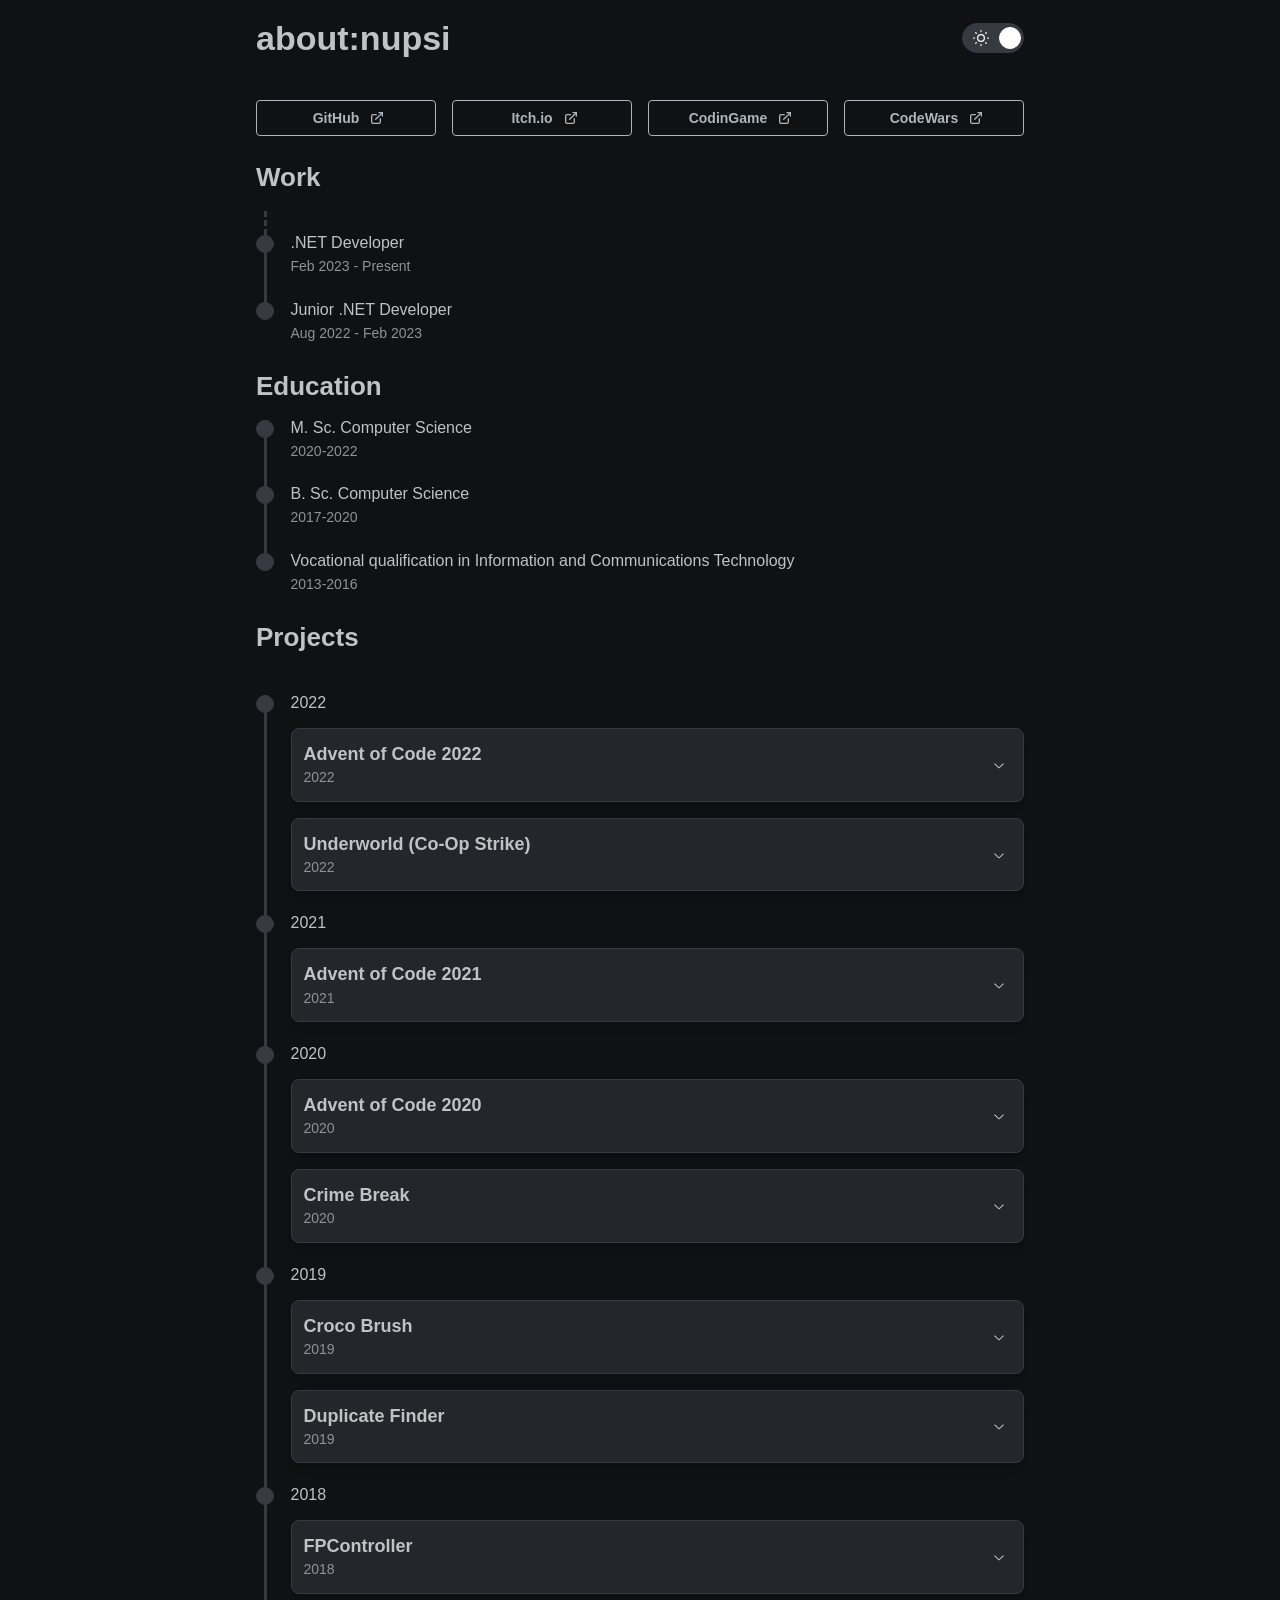
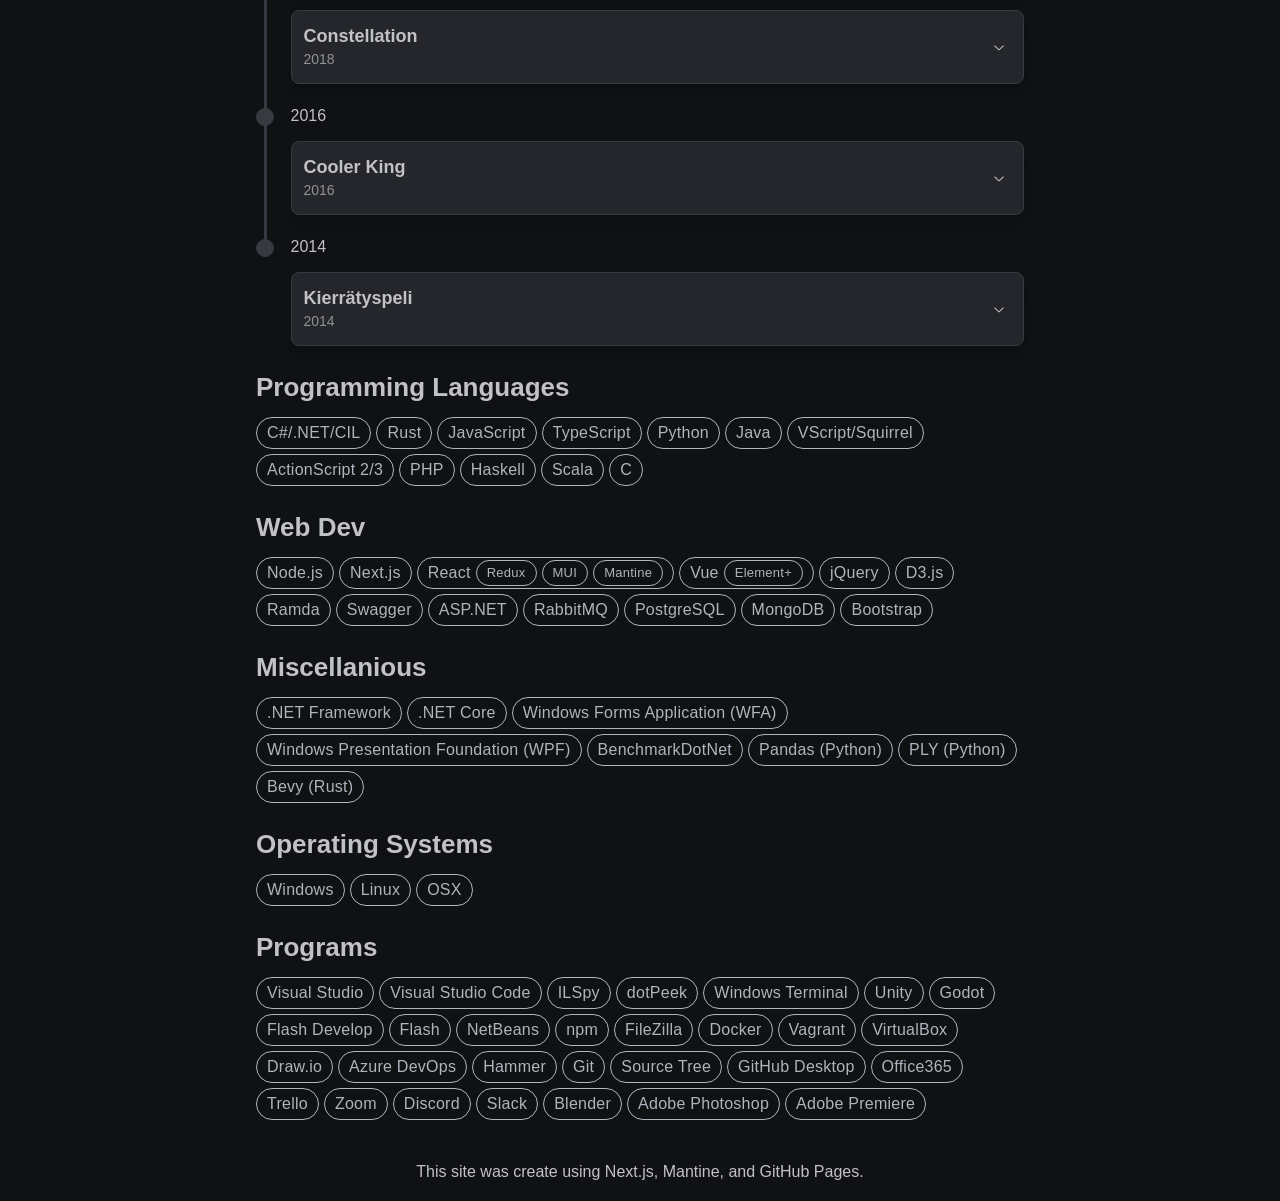
==== index.html @ 9c458a82 "Initial commit" ====
<!DOCTYPE html><html lang="en"><head><meta charSet="utf-8"/><title>about:nupsi</title><meta name="viewport" content="minimum-scale=1, initial-scale=1, width=device-width"/><link rel="shortcut icon" href="/favicon.ico"/><meta name="next-head-count" content="4"/><noscript data-n-css=""></noscript><script defer="" nomodule="" src="/_next/static/chunks/polyfills-c67a75d1b6f99dc8.js"></script><script src="/_next/static/chunks/webpack-c4acd79e87956a0e.js" defer=""></script><script src="/_next/static/chunks/framework-2c79e2a64abdb08b.js" defer=""></script><script src="/_next/static/chunks/main-f11614d8aa7ee555.js" defer=""></script><script src="/_next/static/chunks/pages/_app-697626430165e32d.js" defer=""></script><script src="/_next/static/chunks/ef6529d7-072dd9a45d64f90e.js" defer=""></script><script src="/_next/static/chunks/523-8cf5e3c13cc5b730.js" defer=""></script><script src="/_next/static/chunks/pages/index-40b3f31f34aa2eca.js" defer=""></script><script src="/_next/static/Eq3X-YeN9sEoUca1ZKp75/_buildManifest.js" defer=""></script><script src="/_next/static/Eq3X-YeN9sEoUca1ZKp75/_ssgManifest.js" defer=""></script><style data-emotion="mantine jom0dm 1s5o4d6 1bbcdr2 po08x7 8kvc0l uc7v8l 1buhfoz dnxk7p 2bz658 8zcx 1s8spa1 17do188 zg72as 15po0m8 fui8ih nsdj k7go7v 3xbgk5 qo1k2 386jen 1x1gd45 pgfohq d3cqvv 1cfm9hw 115nmpi 3u86cp 115ngxt 1jt6jod 1avyp1d zmodrh 1k0fb8y nta89z 1h6pkea pildck oqmeos yfkqv2 ukbbnm 1supnlp zyu68o 15aotr2 19fq3t9 5op3vz kap8ae h9iq4m tm548s 1e5oq87 1uxkvbt 9mivib xv4649 l0jcze 8od8ev w4c42b">.mantine-jom0dm{padding-left:16px;padding-right:16px;max-width:800px;margin-left:auto;margin-right:auto;}.mantine-1s5o4d6{display:-webkit-box;display:-webkit-flex;display:-ms-flexbox;display:flex;-webkit-flex-direction:column;-ms-flex-direction:column;flex-direction:column;-webkit-align-items:stretch;-webkit-box-align:stretch;-ms-flex-align:stretch;align-items:stretch;-webkit-box-pack:start;-ms-flex-pack:start;-webkit-justify-content:flex-start;justify-content:flex-start;gap:24px;}.mantine-1bbcdr2{box-sizing:border-box;display:-webkit-box;display:-webkit-flex;display:-ms-flexbox;display:flex;-webkit-flex-direction:row;-ms-flex-direction:row;flex-direction:row;-webkit-align-items:center;-webkit-box-align:center;-ms-flex-align:center;align-items:center;-webkit-box-flex-wrap:wrap;-webkit-flex-wrap:wrap;-ms-flex-wrap:wrap;flex-wrap:wrap;-webkit-box-pack:start;-ms-flex-pack:start;-webkit-justify-content:flex-start;justify-content:flex-start;gap:16px;margin-top:16px;margin-bottom:16px;}.mantine-1bbcdr2>*{box-sizing:border-box;max-width:calc(50% - 8px);-webkit-box-flex:1;-webkit-flex-grow:1;-ms-flex-positive:1;flex-grow:1;}.mantine-po08x7{font-family:-apple-system,BlinkMacSystemFont,Segoe UI,Roboto,Helvetica,Arial,sans-serif,Apple Color Emoji,Segoe UI Emoji;-webkit-tap-highlight-color:transparent;color:inherit;font-size:inherit;line-height:1.55;-webkit-text-decoration:none;text-decoration:none;font-family:-apple-system,BlinkMacSystemFont,Segoe UI,Roboto,Helvetica,Arial,sans-serif,Apple Color Emoji,Segoe UI Emoji;font-weight:700;font-size:34px;line-height:1.3;margin:0;}.mantine-po08x7:focus{outline-offset:2px;outline:2px solid #1c7ed6;}.mantine-po08x7:focus:not(:focus-visible){outline:none;}.mantine-8kvc0l{display:-webkit-box;display:-webkit-flex;display:-ms-flexbox;display:flex;-webkit-box-pack:end;-ms-flex-pack:end;-webkit-justify-content:flex-end;justify-content:flex-end;}.mantine-uc7v8l{box-sizing:border-box;display:-webkit-box;display:-webkit-flex;display:-ms-flexbox;display:flex;-webkit-flex-direction:row;-ms-flex-direction:row;flex-direction:row;-webkit-align-items:center;-webkit-box-align:center;-ms-flex-align:center;align-items:center;-webkit-box-flex-wrap:wrap;-webkit-flex-wrap:wrap;-ms-flex-wrap:wrap;flex-wrap:wrap;-webkit-box-pack:center;-ms-flex-pack:center;-webkit-justify-content:center;justify-content:center;gap:16px;}.mantine-uc7v8l>*{box-sizing:border-box;-webkit-box-flex:0;-webkit-flex-grow:0;-ms-flex-positive:0;flex-grow:0;}.mantine-1buhfoz{clip:rect(1px, 1px, 1px, 1px);height:0;width:0;overflow:hidden;white-space:nowrap;padding:0;-webkit-clip-path:inset(50%);-webkit-clip-path:inset(50%);clip-path:inset(50%);position:absolute;}.mantine-dnxk7p{-webkit-tap-highlight-color:transparent;cursor:default;overflow:hidden;position:relative;border-radius:32px;background-color:#25262b;border:1px solid #373A40;height:30px;min-width:56px;margin:0;transition-property:background-color,border-color;transition-timing-function:ease;transition-duration:150ms;box-sizing:border-box;-webkit-appearance:none;-moz-appearance:none;-ms-appearance:none;appearance:none;display:-webkit-box;display:-webkit-flex;display:-ms-flexbox;display:flex;-webkit-align-items:center;-webkit-box-align:center;-ms-flex-align:center;align-items:center;font-size:9px;font-weight:600;-webkit-order:1;-ms-flex-order:1;order:1;-webkit-user-select:none;-moz-user-select:none;-ms-user-select:none;user-select:none;-moz-user-select:none;-webkit-user-select:none;-ms-user-select:none;z-index:0;line-height:0;color:#A6A7AB;-webkit-transition:color 150ms ease;transition:color 150ms ease;}input:focus+.mantine-dnxk7p{outline-offset:2px;outline:2px solid #1c7ed6;}input:focus:not(:focus-visible)+.mantine-dnxk7p{outline:none;}input:checked+.mantine-dnxk7p{background-color:#343a40;border-color:#343a40;color:#fff;-webkit-transition:color 150ms ease;transition:color 150ms ease;}input:disabled+.mantine-dnxk7p{background-color:#373A40;border-color:#373A40;cursor:not-allowed;}.mantine-2bz658{position:absolute;z-index:1;border-radius:32px;box-sizing:border-box;display:-webkit-box;display:-webkit-flex;display:-ms-flexbox;display:flex;background-color:#fff;height:22px;width:22px;border:1px solid #fff;left:2px;-webkit-transition:left 150ms ease;transition:left 150ms ease;}.mantine-2bz658>*{margin:auto;}@media (prefers-reduced-motion){.mantine-2bz658{transition-duration:0ms;}}input:checked+*>.mantine-2bz658{left:calc(100% - 22px - 2px);border-color:#fff;}input:disabled+*>.mantine-2bz658{border-color:#373A40;background-color:#5c5f66;}.mantine-8zcx{height:100%;display:grid;place-content:center;min-width:34px;padding-inline:8px;margin:0 0 0 24px;-webkit-transition:margin 150ms ease;transition:margin 150ms ease;}input:checked+*>.mantine-8zcx{margin:0 24px 0 0;}.mantine-17do188{display:-webkit-box;display:-webkit-flex;display:-ms-flexbox;display:flex;}.mantine-zg72as{font-family:-apple-system,BlinkMacSystemFont,Segoe UI,Roboto,Helvetica,Arial,sans-serif,Apple Color Emoji,Segoe UI Emoji;display:-webkit-inline-box;display:-webkit-inline-flex;display:-ms-inline-flexbox;display:inline-flex;-webkit-flex-direction:column;-ms-flex-direction:column;flex-direction:column;-webkit-tap-highlight-color:transparent;font-size:18px;line-height:30px;color:#C1C2C5;cursor:default;-webkit-order:2;-ms-flex-order:2;order:2;}.mantine-fui8ih{display:-webkit-box;display:-webkit-flex;display:-ms-flexbox;display:flex;-webkit-flex-direction:column;-ms-flex-direction:column;flex-direction:column;-webkit-align-items:stretch;-webkit-box-align:stretch;-ms-flex-align:stretch;align-items:stretch;-webkit-box-pack:start;-ms-flex-pack:start;-webkit-justify-content:flex-start;justify-content:flex-start;gap:16px;}.mantine-nsdj{margin:-8px;display:-webkit-box;display:-webkit-flex;display:-ms-flexbox;display:flex;-webkit-box-flex-wrap:wrap;-webkit-flex-wrap:wrap;-ms-flex-wrap:wrap;flex-wrap:wrap;-webkit-box-pack:start;-ms-flex-pack:start;-webkit-justify-content:flex-start;justify-content:flex-start;-webkit-align-items:stretch;-webkit-box-align:stretch;-ms-flex-align:stretch;align-items:stretch;}.mantine-k7go7v{box-sizing:border-box;-webkit-box-flex:1;-webkit-flex-grow:1;-ms-flex-positive:1;flex-grow:1;padding:8px;-webkit-flex-basis:100%;-ms-flex-preferred-size:100%;flex-basis:100%;-webkit-flex-shrink:0;-ms-flex-negative:0;flex-shrink:0;max-width:unset;}@media (min-width: 576px){.mantine-k7go7v{-webkit-flex-basis:50%;-ms-flex-preferred-size:50%;flex-basis:50%;-webkit-flex-shrink:0;-ms-flex-negative:0;flex-shrink:0;max-width:unset;-webkit-box-flex:1;-webkit-flex-grow:1;-ms-flex-positive:1;flex-grow:1;}}@media (min-width: 768px){.mantine-k7go7v{-webkit-flex-basis:25%;-ms-flex-preferred-size:25%;flex-basis:25%;-webkit-flex-shrink:0;-ms-flex-negative:0;flex-shrink:0;max-width:unset;-webkit-box-flex:1;-webkit-flex-grow:1;-ms-flex-positive:1;flex-grow:1;}}@media (min-width: 992px){.mantine-k7go7v{-webkit-flex-shrink:0;-ms-flex-negative:0;flex-shrink:0;max-width:unset;}}@media (min-width: 1200px){.mantine-k7go7v{-webkit-flex-shrink:0;-ms-flex-negative:0;flex-shrink:0;max-width:unset;}}@media (min-width: 1400px){.mantine-k7go7v{-webkit-flex-shrink:0;-ms-flex-negative:0;flex-shrink:0;max-width:unset;}}.mantine-3xbgk5{display:-webkit-box;display:-webkit-flex;display:-ms-flexbox;display:flex;-webkit-align-items:center;-webkit-box-align:center;-ms-flex-align:center;align-items:center;-webkit-box-pack:center;-ms-flex-pack:center;-webkit-justify-content:center;justify-content:center;height:100%;overflow:visible;}.mantine-qo1k2{white-space:nowrap;height:100%;overflow:hidden;display:-webkit-box;display:-webkit-flex;display:-ms-flexbox;display:flex;-webkit-align-items:center;-webkit-box-align:center;-ms-flex-align:center;align-items:center;}.mantine-386jen{display:-webkit-box;display:-webkit-flex;display:-ms-flexbox;display:flex;-webkit-align-items:center;-webkit-box-align:center;-ms-flex-align:center;align-items:center;margin-left:10px;}.mantine-1x1gd45{-webkit-tap-highlight-color:transparent;font-family:-apple-system,BlinkMacSystemFont,Segoe UI,Roboto,Helvetica,Arial,sans-serif,Apple Color Emoji,Segoe UI Emoji;cursor:pointer;border:0;padding:0;-webkit-appearance:none;-moz-appearance:none;-ms-appearance:none;appearance:none;font-size:16px;background-color:transparent;text-align:left;color:#C1C2C5;-webkit-text-decoration:none;text-decoration:none;box-sizing:border-box;height:36px;padding-left:18px;padding-right:12px;font-family:-apple-system,BlinkMacSystemFont,Segoe UI,Roboto,Helvetica,Arial,sans-serif,Apple Color Emoji,Segoe UI Emoji;-webkit-tap-highlight-color:transparent;display:inline-block;width:auto;border-radius:4px;font-weight:600;position:relative;line-height:1;font-size:14px;-webkit-user-select:none;-moz-user-select:none;-ms-user-select:none;user-select:none;cursor:pointer;border:1px solid #adb5bd;background-color:transparent;color:#adb5bd;width:100%;}.mantine-1x1gd45:focus{outline-offset:2px;outline:2px solid #1c7ed6;}.mantine-1x1gd45:focus:not(:focus-visible){outline:none;}.mantine-1x1gd45:focus{outline-offset:2px;outline:2px solid #1c7ed6;}.mantine-1x1gd45:focus:not(:focus-visible){outline:none;}@media (hover: hover){.mantine-1x1gd45:hover{background-color:rgba(173, 181, 189, 0.05);}}@media (hover: none){.mantine-1x1gd45:active{background-color:rgba(173, 181, 189, 0.05);}}.mantine-1x1gd45:active{-webkit-transform:translateY(1px);-moz-transform:translateY(1px);-ms-transform:translateY(1px);transform:translateY(1px);}.mantine-1x1gd45:disabled,.mantine-1x1gd45[data-disabled]{border-color:transparent;background-color:#373A40;color:#25262b;cursor:not-allowed;background-image:none;pointer-events:none;}.mantine-1x1gd45:disabled:active,.mantine-1x1gd45[data-disabled]:active{-webkit-transform:none;-moz-transform:none;-ms-transform:none;transform:none;}.mantine-1x1gd45[data-loading]{pointer-events:none;}.mantine-1x1gd45[data-loading]::before{content:"";position:absolute;top:-1px;left:-1px;right:-1px;bottom:-1px;background-color:rgba(26, 27, 30, 0.5);border-radius:4px;cursor:not-allowed;}.mantine-pgfohq{font-family:-apple-system,BlinkMacSystemFont,Segoe UI,Roboto,Helvetica,Arial,sans-serif,Apple Color Emoji,Segoe UI Emoji;-webkit-tap-highlight-color:transparent;color:inherit;font-size:inherit;line-height:1.55;-webkit-text-decoration:none;text-decoration:none;font-family:-apple-system,BlinkMacSystemFont,Segoe UI,Roboto,Helvetica,Arial,sans-serif,Apple Color Emoji,Segoe UI Emoji;font-weight:700;font-size:26px;line-height:1.35;margin:0;}.mantine-pgfohq:focus{outline-offset:2px;outline:2px solid #1c7ed6;}.mantine-pgfohq:focus:not(:focus-visible){outline:none;}.mantine-d3cqvv{padding-left:10.5px;}.mantine-1cfm9hw{box-sizing:border-box;width:18px;height:18px;border-radius:32px;border:3px solid #373A40;background-color:#1A1B1E;position:absolute;top:0;left:-10.5px;right:auto;display:-webkit-box;display:-webkit-flex;display:-ms-flexbox;display:flex;-webkit-align-items:center;-webkit-box-align:center;-ms-flex-align:center;align-items:center;-webkit-box-pack:center;-ms-flex-pack:center;-webkit-justify-content:center;justify-content:center;color:#fff;}.mantine-1cfm9hw[data-with-child]{border-width:1px;background-color:#373A40;color:#C1C2C5;}.mantine-1cfm9hw[data-active]{border-color:#1971c2;background-color:#fff;}.mantine-1cfm9hw[data-active][data-with-child]{background-color:#1971c2;color:#fff;}.mantine-115nmpi{position:relative;box-sizing:border-box;color:#C1C2C5;padding-left:24px;padding-right:0;text-align:left;}.mantine-115nmpi:not(:last-of-type)::before{display:block;}.mantine-115nmpi:not(:first-of-type){margin-top:24px;}.mantine-115nmpi::before{box-sizing:border-box;position:absolute;top:0;left:-3px;right:auto;bottom:-24px;border-left:3px dashed #373A40;content:"";display:none;}.mantine-115nmpi[data-line-active]::before{border-left-color:#1971c2;}.mantine-3u86cp{position:relative;box-sizing:border-box;color:#C1C2C5;padding-left:24px;padding-right:0;text-align:left;}.mantine-3u86cp:not(:last-of-type)::before{display:block;}.mantine-3u86cp:not(:first-of-type){margin-top:24px;}.mantine-3u86cp::before{box-sizing:border-box;position:absolute;top:0;left:-3px;right:auto;bottom:-24px;border-left:3px solid #373A40;content:"";display:none;}.mantine-3u86cp[data-line-active]::before{border-left-color:#1971c2;}.mantine-115ngxt{font-family:-apple-system,BlinkMacSystemFont,Segoe UI,Roboto,Helvetica,Arial,sans-serif,Apple Color Emoji,Segoe UI Emoji;-webkit-tap-highlight-color:transparent;color:inherit;font-size:inherit;line-height:1.55;-webkit-text-decoration:none;text-decoration:none;font-weight:500;line-height:1;margin-bottom:calc(10px / 2);text-align:left;}.mantine-115ngxt:focus{outline-offset:2px;outline:2px solid #1c7ed6;}.mantine-115ngxt:focus:not(:focus-visible){outline:none;}.mantine-1jt6jod{font-family:-apple-system,BlinkMacSystemFont,Segoe UI,Roboto,Helvetica,Arial,sans-serif,Apple Color Emoji,Segoe UI Emoji;-webkit-tap-highlight-color:transparent;color:#909296;font-size:14px;line-height:1.55;-webkit-text-decoration:none;text-decoration:none;}.mantine-1jt6jod:focus{outline-offset:2px;outline:2px solid #1c7ed6;}.mantine-1jt6jod:focus:not(:focus-visible){outline:none;}.mantine-zmodrh{display:-webkit-box;display:-webkit-flex;display:-ms-flexbox;display:flex;-webkit-flex-direction:column;-ms-flex-direction:column;flex-direction:column;-webkit-align-items:stretch;-webkit-box-align:stretch;-ms-flex-align:stretch;align-items:stretch;-webkit-box-pack:start;-ms-flex-pack:start;-webkit-justify-content:flex-start;justify-content:flex-start;gap:16px;padding-top:12px;}.mantine-1k0fb8y{outline:0;-webkit-tap-highlight-color:transparent;display:block;-webkit-text-decoration:none;text-decoration:none;color:#C1C2C5;background-color:#1A1B1E;box-sizing:border-box;border-radius:8px;box-shadow:0 1px 3px rgba(0, 0, 0, 0.05),rgba(0, 0, 0, 0.05) 0px 10px 15px -5px,rgba(0, 0, 0, 0.04) 0px 7px 7px -5px;border:1px solid #373A40;position:relative;overflow:hidden;background-color:#25262b;padding:0;}.mantine-nta89z{color:#C1C2C5;border-bottom:1px solid #373A40;}.mantine-1h6pkea{display:-webkit-box;display:-webkit-flex;display:-ms-flexbox;display:flex;-webkit-align-items:center;-webkit-box-align:center;-ms-flex-align:center;align-items:center;-webkit-box-pack:center;-ms-flex-pack:center;-webkit-justify-content:center;justify-content:center;-webkit-transition:-webkit-transform 200ms ease;transition:transform 200ms ease;margin-right:0;margin-left:20px;width:24px;min-width:24px;}.mantine-1h6pkea[data-rotate]{-webkit-transform:rotate(180deg);-moz-transform:rotate(180deg);-ms-transform:rotate(180deg);transform:rotate(180deg);}.mantine-pildck{color:inherit;font-weight:400;-webkit-flex:1;-ms-flex:1;flex:1;overflow:hidden;text-overflow:ellipsis;}.mantine-oqmeos{-webkit-tap-highlight-color:transparent;font-family:-apple-system,BlinkMacSystemFont,Segoe UI,Roboto,Helvetica,Arial,sans-serif,Apple Color Emoji,Segoe UI Emoji;cursor:pointer;border:0;padding:0;-webkit-appearance:none;-moz-appearance:none;-ms-appearance:none;appearance:none;font-size:16px;background-color:transparent;text-align:left;color:#C1C2C5;-webkit-text-decoration:none;text-decoration:none;box-sizing:border-box;-webkit-tap-highlight-color:transparent;font-family:-apple-system,BlinkMacSystemFont,Segoe UI,Roboto,Helvetica,Arial,sans-serif,Apple Color Emoji,Segoe UI Emoji;width:100%;display:-webkit-box;display:-webkit-flex;display:-ms-flexbox;display:flex;-webkit-align-items:center;-webkit-box-align:center;-ms-flex-align:center;align-items:center;-webkit-flex-direction:row-reverse;-ms-flex-direction:row-reverse;flex-direction:row-reverse;padding:16px 8px;padding-left:calc(12px + 4px);text-align:left;color:#C1C2C5;padding:12px;}.mantine-oqmeos:focus{outline-offset:2px;outline:2px solid #1c7ed6;}.mantine-oqmeos:focus:not(:focus-visible){outline:none;}.mantine-oqmeos:focus{outline-offset:2px;outline:2px solid #1c7ed6;}.mantine-oqmeos:focus:not(:focus-visible){outline:none;}@media (hover: hover){.mantine-oqmeos:hover{background-color:#25262b;}}@media (hover: none){.mantine-oqmeos:active{background-color:#25262b;}}.mantine-oqmeos:disabled{opacity:0.4;cursor:not-allowed;}@media (hover: hover){.mantine-oqmeos:disabled:hover{background-color:transparent;}}@media (hover: none){.mantine-oqmeos:disabled:active{background-color:transparent;}}.mantine-yfkqv2{font-family:-apple-system,BlinkMacSystemFont,Segoe UI,Roboto,Helvetica,Arial,sans-serif,Apple Color Emoji,Segoe UI Emoji;-webkit-tap-highlight-color:transparent;color:inherit;font-size:inherit;line-height:1.55;-webkit-text-decoration:none;text-decoration:none;font-family:-apple-system,BlinkMacSystemFont,Segoe UI,Roboto,Helvetica,Arial,sans-serif,Apple Color Emoji,Segoe UI Emoji;font-weight:700;font-size:18px;line-height:1.45;margin:0;}.mantine-yfkqv2:focus{outline-offset:2px;outline:2px solid #1c7ed6;}.mantine-yfkqv2:focus:not(:focus-visible){outline:none;}.mantine-ukbbnm{padding:16px;padding-top:calc(10px / 2);}.mantine-1supnlp{font-family:-apple-system,BlinkMacSystemFont,Segoe UI,Roboto,Helvetica,Arial,sans-serif,Apple Color Emoji,Segoe UI Emoji;word-break:break-word;line-height:1.55;}.mantine-zyu68o{display:-webkit-box;display:-webkit-flex;display:-ms-flexbox;display:flex;-webkit-flex-direction:column;-ms-flex-direction:column;flex-direction:column;-webkit-align-items:stretch;-webkit-box-align:stretch;-ms-flex-align:stretch;align-items:stretch;-webkit-box-pack:start;-ms-flex-pack:start;-webkit-justify-content:flex-start;justify-content:flex-start;gap:10px;}.mantine-15aotr2{font-family:-apple-system,BlinkMacSystemFont,Segoe UI,Roboto,Helvetica,Arial,sans-serif,Apple Color Emoji,Segoe UI Emoji;-webkit-tap-highlight-color:transparent;color:inherit;font-size:inherit;line-height:1.55;-webkit-text-decoration:none;text-decoration:none;text-align:justify;}.mantine-15aotr2:focus{outline-offset:2px;outline:2px solid #1c7ed6;}.mantine-15aotr2:focus:not(:focus-visible){outline:none;}.mantine-19fq3t9{display:-webkit-box;display:-webkit-flex;display:-ms-flexbox;display:flex;-webkit-flex-direction:column;-ms-flex-direction:column;flex-direction:column;-webkit-align-items:stretch;-webkit-box-align:stretch;-ms-flex-align:stretch;align-items:stretch;-webkit-box-pack:start;-ms-flex-pack:start;-webkit-justify-content:flex-start;justify-content:flex-start;gap:1px;}.mantine-5op3vz{display:-webkit-box;display:-webkit-flex;display:-ms-flexbox;display:flex;-webkit-flex-direction:column;-ms-flex-direction:column;flex-direction:column;-webkit-align-items:stretch;-webkit-box-align:stretch;-ms-flex-align:stretch;align-items:stretch;-webkit-box-pack:start;-ms-flex-pack:start;-webkit-justify-content:flex-start;justify-content:flex-start;gap:12px;}.mantine-kap8ae{display:-webkit-box;display:-webkit-flex;display:-ms-flexbox;display:flex;gap:5px;-webkit-box-flex-wrap:wrap;-webkit-flex-wrap:wrap;-ms-flex-wrap:wrap;flex-wrap:wrap;}.mantine-h9iq4m{white-space:nowrap;overflow:hidden;text-overflow:ellipsis;}.mantine-tm548s{-webkit-tap-highlight-color:transparent;font-family:-apple-system,BlinkMacSystemFont,Segoe UI,Roboto,Helvetica,Arial,sans-serif,Apple Color Emoji,Segoe UI Emoji;font-size:16px;height:32px;line-height:30px;-webkit-text-decoration:none;text-decoration:none;padding:0 16px;box-sizing:border-box;display:-webkit-inline-box;display:-webkit-inline-flex;display:-ms-inline-flexbox;display:inline-flex;-webkit-align-items:center;-webkit-box-align:center;-ms-flex-align:center;align-items:center;-webkit-box-pack:center;-ms-flex-pack:center;-webkit-justify-content:center;justify-content:center;width:auto;text-transform:uppercase;border-radius:32px;font-weight:700;letter-spacing:0.25px;cursor:inherit;text-overflow:ellipsis;overflow:hidden;background:transparent;color:#339af0;border:1px solid #339af0;font-weight:inherit;text-transform:none;padding:0 10px;border-width:1px;}.mantine-tm548s:focus{outline-offset:2px;outline:2px solid #1c7ed6;}.mantine-tm548s:focus:not(:focus-visible){outline:none;}.mantine-1e5oq87{-webkit-tap-highlight-color:transparent;font-family:-apple-system,BlinkMacSystemFont,Segoe UI,Roboto,Helvetica,Arial,sans-serif,Apple Color Emoji,Segoe UI Emoji;font-size:16px;height:32px;line-height:30px;-webkit-text-decoration:none;text-decoration:none;padding:0 16px;box-sizing:border-box;display:-webkit-inline-box;display:-webkit-inline-flex;display:-ms-inline-flexbox;display:inline-flex;-webkit-align-items:center;-webkit-box-align:center;-ms-flex-align:center;align-items:center;-webkit-box-pack:center;-ms-flex-pack:center;-webkit-justify-content:center;justify-content:center;width:auto;text-transform:uppercase;border-radius:32px;font-weight:700;letter-spacing:0.25px;cursor:inherit;text-overflow:ellipsis;overflow:hidden;background:transparent;color:#adb5bd;border:1px solid #adb5bd;font-weight:inherit;text-transform:none;padding:0 10px;border-width:1px;}.mantine-1e5oq87:focus{outline-offset:2px;outline:2px solid #1c7ed6;}.mantine-1e5oq87:focus:not(:focus-visible){outline:none;}.mantine-1uxkvbt{-webkit-tap-highlight-color:transparent;font-family:-apple-system,BlinkMacSystemFont,Segoe UI,Roboto,Helvetica,Arial,sans-serif,Apple Color Emoji,Segoe UI Emoji;font-size:16px;height:32px;line-height:30px;-webkit-text-decoration:none;text-decoration:none;padding:0 16px;box-sizing:border-box;display:-webkit-inline-box;display:-webkit-inline-flex;display:-ms-inline-flexbox;display:inline-flex;-webkit-align-items:center;-webkit-box-align:center;-ms-flex-align:center;align-items:center;-webkit-box-pack:center;-ms-flex-pack:center;-webkit-justify-content:center;justify-content:center;width:auto;text-transform:uppercase;border-radius:32px;font-weight:700;letter-spacing:0.25px;cursor:inherit;text-overflow:ellipsis;overflow:hidden;background:transparent;color:#51cf66;border:1px solid #51cf66;font-weight:inherit;text-transform:none;padding:0 10px;border-width:1px;}.mantine-1uxkvbt:focus{outline-offset:2px;outline:2px solid #1c7ed6;}.mantine-1uxkvbt:focus:not(:focus-visible){outline:none;}.mantine-9mivib{-webkit-tap-highlight-color:transparent;font-family:-apple-system,BlinkMacSystemFont,Segoe UI,Roboto,Helvetica,Arial,sans-serif,Apple Color Emoji,Segoe UI Emoji;font-size:16px;height:32px;line-height:30px;-webkit-text-decoration:none;text-decoration:none;padding:0 16px;box-sizing:border-box;display:-webkit-inline-box;display:-webkit-inline-flex;display:-ms-inline-flexbox;display:inline-flex;-webkit-align-items:center;-webkit-box-align:center;-ms-flex-align:center;align-items:center;-webkit-box-pack:center;-ms-flex-pack:center;-webkit-justify-content:center;justify-content:center;width:auto;text-transform:uppercase;border-radius:32px;font-weight:700;letter-spacing:0.25px;cursor:inherit;text-overflow:ellipsis;overflow:hidden;background:transparent;color:#fcc419;border:1px solid #fcc419;font-weight:inherit;text-transform:none;padding:0 10px;border-width:1px;}.mantine-9mivib:focus{outline-offset:2px;outline:2px solid #1c7ed6;}.mantine-9mivib:focus:not(:focus-visible){outline:none;}.mantine-xv4649{display:-webkit-box;display:-webkit-flex;display:-ms-flexbox;display:flex;gap:5px;-webkit-align-items:center;-webkit-box-align:center;-ms-flex-align:center;align-items:center;-webkit-box-pack:center;-ms-flex-pack:center;-webkit-justify-content:center;justify-content:center;}.mantine-l0jcze{-webkit-tap-highlight-color:transparent;font-family:-apple-system,BlinkMacSystemFont,Segoe UI,Roboto,Helvetica,Arial,sans-serif,Apple Color Emoji,Segoe UI Emoji;font-size:13px;height:26px;line-height:24px;-webkit-text-decoration:none;text-decoration:none;padding:0 13.333333333333334px;box-sizing:border-box;display:-webkit-inline-box;display:-webkit-inline-flex;display:-ms-inline-flexbox;display:inline-flex;-webkit-align-items:center;-webkit-box-align:center;-ms-flex-align:center;align-items:center;-webkit-box-pack:center;-ms-flex-pack:center;-webkit-justify-content:center;justify-content:center;width:auto;text-transform:uppercase;border-radius:32px;font-weight:700;letter-spacing:0.25px;cursor:inherit;text-overflow:ellipsis;overflow:hidden;background:transparent;color:#adb5bd;border:1px solid #adb5bd;font-weight:inherit;text-transform:none;padding:0 10px;border-width:1px;}.mantine-l0jcze:focus{outline-offset:2px;outline:2px solid #1c7ed6;}.mantine-l0jcze:focus:not(:focus-visible){outline:none;}.mantine-8od8ev{display:-webkit-box;display:-webkit-flex;display:-ms-flexbox;display:flex;-webkit-align-items:center;-webkit-box-align:center;-ms-flex-align:center;align-items:center;-webkit-box-pack:center;-ms-flex-pack:center;-webkit-justify-content:center;justify-content:center;}.mantine-w4c42b{font-family:-apple-system,BlinkMacSystemFont,Segoe UI,Roboto,Helvetica,Arial,sans-serif,Apple Color Emoji,Segoe UI Emoji;-webkit-tap-highlight-color:transparent;color:inherit;font-size:inherit;line-height:1.55;-webkit-text-decoration:none;text-decoration:none;margin-top:16px;margin-bottom:16px;}.mantine-w4c42b:focus{outline-offset:2px;outline:2px solid #1c7ed6;}.mantine-w4c42b:focus:not(:focus-visible){outline:none;}</style></head><body><div id="__next"><style data-emotion="css-global zl4edr">html{font-family:sans-serif;line-height:1.15;-webkit-text-size-adjust:100%;-moz-text-size-adjust:100%;-ms-text-size-adjust:100%;text-size-adjust:100%;}body{margin:0;}article,aside,footer,header,nav,section,figcaption,figure,main{display:block;}h1{font-size:2em;}hr{box-sizing:content-box;height:0;overflow:visible;}pre{font-family:monospace,monospace;font-size:1em;}a{background:transparent;text-decoration-skip:objects;}a:active,a:hover{outline-width:0;}abbr[title]{border-bottom:none;-webkit-text-decoration:underline;text-decoration:underline;}b,strong{font-weight:bolder;}code,kbp,samp{font-family:monospace,monospace;font-size:1em;}dfn{font-style:italic;}mark{background-color:#ff0;color:#000;}small{font-size:80%;}sub,sup{font-size:75%;line-height:0;position:relative;vertical-align:baseline;}sup{top:-0.5em;}sub{bottom:-0.25em;}audio,video{display:inline-block;}audio:not([controls]){display:none;height:0;}img{border-style:none;vertical-align:middle;}svg:not(:root){overflow:hidden;}button,input,optgroup,select,textarea{font-family:sans-serif;font-size:100%;line-height:1.15;margin:0;}button,input{overflow:visible;}button,select{text-transform:none;}button,[type=reset],[type=submit]{-webkit-appearance:button;}button::-moz-focus-inner,[type=button]::-moz-focus-inner,[type=reset]::-moz-focus-inner,[type=submit]::-moz-focus-inner{border-style:none;padding:0;}button:-moz-focusring,[type=button]:-moz-focusring,[type=reset]:-moz-focusring,[type=submit]:-moz-focusring{outline:1px dotted ButtonText;}legend{box-sizing:border-box;color:inherit;display:table;max-width:100%;padding:0;white-space:normal;}progress{display:inline-block;vertical-align:baseline;}textarea{overflow:auto;}[type=checkbox],[type=radio]{box-sizing:border-box;padding:0;}[type=number]::-webkit-inner-spin-button,[type=number]::-webkit-outer-spin-button{height:auto;}[type=search]{-webkit-appearance:none;-moz-appearance:none;-ms-appearance:none;appearance:none;}[type=search]::-webkit-search-cancel-button,[type=search]::-webkit-search-decoration{-webkit-appearance:none;-moz-appearance:none;-ms-appearance:none;appearance:none;}::-webkit-file-upload-button{-webkit-appearance:button;-moz-appearance:button;-ms-appearance:button;appearance:button;font:inherit;}details,menu{display:block;}summary{display:-webkit-box;display:-webkit-list-item;display:-ms-list-itembox;display:list-item;}canvas{display:inline-block;}template{display:none;}[hidden]{display:none;}</style><style data-emotion="css-global j77l5l">*,*::before,*::after{box-sizing:border-box;}html{-webkit-print-color-scheme:dark;color-scheme:dark;}body{font-family:-apple-system,BlinkMacSystemFont,Segoe UI,Roboto,Helvetica,Arial,sans-serif,Apple Color Emoji,Segoe UI Emoji;background-color:#1A1B1E;color:#C1C2C5;line-height:1.55;font-size:16px;-webkit-font-smoothing:antialiased;-moz-osx-font-smoothing:grayscale;}</style><style data-emotion="css-global 2t59nc">body{background-color:#101113;}.hover-link{color:inherit;-webkit-text-decoration:none;text-decoration:none;}.hover-link:hover{color:#228be6;-webkit-text-decoration:underline;text-decoration:underline;}.blue-link{color:#228be6;-webkit-text-decoration:none;text-decoration:none;}.blue-link:hover{color:#228be6;-webkit-text-decoration:underline;text-decoration:underline;}.no-item-bullet>.mantine-Timeline-itemBullet{display:none;}</style><main><div class="mantine-Container-root mantine-jom0dm"><div class="mantine-Stack-root mantine-1s5o4d6"><div class="mantine-Group-root mantine-1bbcdr2"><h1 class="mantine-Text-root mantine-Title-root mantine-po08x7">about:nupsi</h1><div class="mantine-8kvc0l"><div class="mantine-Group-root mantine-uc7v8l"><div class="mantine-Switch-root mantine-15po0m8"><div class="mantine-17do188 mantine-Switch-body"><input id="mantine-R63b6" type="checkbox" class="mantine-1buhfoz mantine-Switch-input" checked=""/><label for="mantine-R63b6" class="mantine-dnxk7p mantine-Switch-track"><div class="mantine-2bz658 mantine-Switch-thumb"></div><div class="mantine-8zcx mantine-Switch-trackLabel"><svg xmlns="http://www.w3.org/2000/svg" class="icon icon-tabler icon-tabler-sun" width="20" height="20" viewBox="0 0 24 24" stroke-width="1.5" stroke="currentColor" fill="none" stroke-linecap="round" stroke-linejoin="round"><path stroke="none" d="M0 0h24v24H0z" fill="none"></path><circle cx="12" cy="12" r="4"></circle><path d="M3 12h1m8 -9v1m8 8h1m-9 8v1m-6.4 -15.4l.7 .7m12.1 -.7l-.7 .7m0 11.4l.7 .7m-12.1 -.7l-.7 .7"></path></svg></div></label><div class="mantine-zg72as mantine-Switch-labelWrapper"></div></div></div></div></div></div><div class="mantine-Stack-root mantine-fui8ih"><div class="mantine-Grid-root mantine-nsdj"><div class="mantine-Grid-col mantine-k7go7v"><a class="mantine-UnstyledButton-root mantine-Button-root mantine-1x1gd45" type="button" data-button="true" href="https://github.com/nupsi" target="_blank"><div class="mantine-3xbgk5 mantine-Button-inner"><span class="mantine-qo1k2 mantine-Button-label">GitHub</span><span class="mantine-Button-icon mantine-Button-rightIcon mantine-386jen"><svg xmlns="http://www.w3.org/2000/svg" class="icon icon-tabler icon-tabler-external-link" width="16" height="16" viewBox="0 0 24 24" stroke-width="2" stroke="currentColor" fill="none" stroke-linecap="round" stroke-linejoin="round"><path stroke="none" d="M0 0h24v24H0z" fill="none"></path><path d="M11 7h-5a2 2 0 0 0 -2 2v9a2 2 0 0 0 2 2h9a2 2 0 0 0 2 -2v-5"></path><line x1="10" y1="14" x2="20" y2="4"></line><polyline points="15 4 20 4 20 9"></polyline></svg></span></div></a></div><div class="mantine-Grid-col mantine-k7go7v"><a class="mantine-UnstyledButton-root mantine-Button-root mantine-1x1gd45" type="button" data-button="true" href="https://nupsi.itch.io/" target="_blank"><div class="mantine-3xbgk5 mantine-Button-inner"><span class="mantine-qo1k2 mantine-Button-label">Itch.io</span><span class="mantine-Button-icon mantine-Button-rightIcon mantine-386jen"><svg xmlns="http://www.w3.org/2000/svg" class="icon icon-tabler icon-tabler-external-link" width="16" height="16" viewBox="0 0 24 24" stroke-width="2" stroke="currentColor" fill="none" stroke-linecap="round" stroke-linejoin="round"><path stroke="none" d="M0 0h24v24H0z" fill="none"></path><path d="M11 7h-5a2 2 0 0 0 -2 2v9a2 2 0 0 0 2 2h9a2 2 0 0 0 2 -2v-5"></path><line x1="10" y1="14" x2="20" y2="4"></line><polyline points="15 4 20 4 20 9"></polyline></svg></span></div></a></div><div class="mantine-Grid-col mantine-k7go7v"><a class="mantine-UnstyledButton-root mantine-Button-root mantine-1x1gd45" type="button" data-button="true" href="https://www.codingame.com/profile/490d66572c4779b4efc681478c814c384990604" target="_blank"><div class="mantine-3xbgk5 mantine-Button-inner"><span class="mantine-qo1k2 mantine-Button-label">CodinGame</span><span class="mantine-Button-icon mantine-Button-rightIcon mantine-386jen"><svg xmlns="http://www.w3.org/2000/svg" class="icon icon-tabler icon-tabler-external-link" width="16" height="16" viewBox="0 0 24 24" stroke-width="2" stroke="currentColor" fill="none" stroke-linecap="round" stroke-linejoin="round"><path stroke="none" d="M0 0h24v24H0z" fill="none"></path><path d="M11 7h-5a2 2 0 0 0 -2 2v9a2 2 0 0 0 2 2h9a2 2 0 0 0 2 -2v-5"></path><line x1="10" y1="14" x2="20" y2="4"></line><polyline points="15 4 20 4 20 9"></polyline></svg></span></div></a></div><div class="mantine-Grid-col mantine-k7go7v"><a class="mantine-UnstyledButton-root mantine-Button-root mantine-1x1gd45" type="button" data-button="true" href="https://www.codewars.com/users/nuwu" target="_blank"><div class="mantine-3xbgk5 mantine-Button-inner"><span class="mantine-qo1k2 mantine-Button-label">CodeWars</span><span class="mantine-Button-icon mantine-Button-rightIcon mantine-386jen"><svg xmlns="http://www.w3.org/2000/svg" class="icon icon-tabler icon-tabler-external-link" width="16" height="16" viewBox="0 0 24 24" stroke-width="2" stroke="currentColor" fill="none" stroke-linecap="round" stroke-linejoin="round"><path stroke="none" d="M0 0h24v24H0z" fill="none"></path><path d="M11 7h-5a2 2 0 0 0 -2 2v9a2 2 0 0 0 2 2h9a2 2 0 0 0 2 -2v-5"></path><line x1="10" y1="14" x2="20" y2="4"></line><polyline points="15 4 20 4 20 9"></polyline></svg></span></div></a></div></div></div><div class="mantine-Stack-root mantine-fui8ih"><h2 class="mantine-Text-root mantine-Title-root mantine-pgfohq">Work</h2><div class="mantine-d3cqvv"><div class="mantine-Timeline-item no-item-bullet mantine-115nmpi"><div class="mantine-1cfm9hw mantine-Timeline-itemBullet"></div><div class="mantine-1s8spa1 mantine-Timeline-itemBody"><div class="mantine-1s8spa1 mantine-Timeline-itemContent"></div></div></div><div class="mantine-Timeline-item mantine-3u86cp"><div class="mantine-1cfm9hw mantine-Timeline-itemBullet" data-with-child="true"> </div><div class="mantine-1s8spa1 mantine-Timeline-itemBody"><div class="mantine-Text-root mantine-Timeline-itemTitle mantine-115ngxt">.NET Developer</div><div class="mantine-1s8spa1 mantine-Timeline-itemContent"><div class="mantine-Text-root mantine-1jt6jod">Feb 2023 - Present</div></div></div></div><div class="mantine-Timeline-item mantine-3u86cp"><div class="mantine-1cfm9hw mantine-Timeline-itemBullet" data-with-child="true"> </div><div class="mantine-1s8spa1 mantine-Timeline-itemBody"><div class="mantine-Text-root mantine-Timeline-itemTitle mantine-115ngxt">Junior .NET Developer</div><div class="mantine-1s8spa1 mantine-Timeline-itemContent"><div class="mantine-Text-root mantine-1jt6jod">Aug 2022 - Feb 2023</div></div></div></div></div></div><div class="mantine-Stack-root mantine-fui8ih"><h2 class="mantine-Text-root mantine-Title-root mantine-pgfohq">Education</h2><div class="mantine-d3cqvv"><div class="mantine-Timeline-item mantine-3u86cp"><div class="mantine-1cfm9hw mantine-Timeline-itemBullet" data-with-child="true"> </div><div class="mantine-1s8spa1 mantine-Timeline-itemBody"><div class="mantine-Text-root mantine-Timeline-itemTitle mantine-115ngxt">M. Sc. Computer Science</div><div class="mantine-1s8spa1 mantine-Timeline-itemContent"><div class="mantine-Text-root mantine-1jt6jod">2020-2022</div></div></div></div><div class="mantine-Timeline-item mantine-3u86cp"><div class="mantine-1cfm9hw mantine-Timeline-itemBullet" data-with-child="true"> </div><div class="mantine-1s8spa1 mantine-Timeline-itemBody"><div class="mantine-Text-root mantine-Timeline-itemTitle mantine-115ngxt">B. Sc. Computer Science</div><div class="mantine-1s8spa1 mantine-Timeline-itemContent"><div class="mantine-Text-root mantine-1jt6jod">2017-2020</div></div></div></div><div class="mantine-Timeline-item mantine-3u86cp"><div class="mantine-1cfm9hw mantine-Timeline-itemBullet" data-with-child="true"> </div><div class="mantine-1s8spa1 mantine-Timeline-itemBody"><div class="mantine-Text-root mantine-Timeline-itemTitle mantine-115ngxt">Vocational qualification in Information and Communications Technology</div><div class="mantine-1s8spa1 mantine-Timeline-itemContent"><div class="mantine-Text-root mantine-1jt6jod">2013-2016</div></div></div></div></div></div><div class="mantine-Stack-root mantine-fui8ih"><h2 class="mantine-Text-root mantine-Title-root mantine-pgfohq">Projects</h2><div class="mantine-1avyp1d" data-accordion="true"><div class="mantine-d3cqvv"><div class="mantine-Timeline-item no-item-bullet mantine-115nmpi"><div class="mantine-1cfm9hw mantine-Timeline-itemBullet"></div><div class="mantine-1s8spa1 mantine-Timeline-itemBody"><div class="mantine-1s8spa1 mantine-Timeline-itemContent"></div></div></div><div class="mantine-Timeline-item mantine-3u86cp"><div class="mantine-1cfm9hw mantine-Timeline-itemBullet" data-with-child="true"> </div><div class="mantine-1s8spa1 mantine-Timeline-itemBody"><div class="mantine-Text-root mantine-Timeline-itemTitle mantine-115ngxt">2022</div><div class="mantine-1s8spa1 mantine-Timeline-itemContent"><div class="mantine-Stack-root mantine-zmodrh"><div class="mantine-Paper-root mantine-Card-root mantine-1k0fb8y"><div class="mantine-Accordion-item mantine-nta89z" style="border-bottom:none"><button class="mantine-UnstyledButton-root mantine-Accordion-control mantine-oqmeos" type="button" data-accordion-control="true" aria-expanded="false" aria-controls="mantine-R2bb6-panel-advent_of_code_2022" id="mantine-R2bb6-control-advent_of_code_2022"><div class="mantine-1h6pkea mantine-Accordion-chevron"><svg viewBox="0 0 15 15" fill="none" xmlns="http://www.w3.org/2000/svg" width="16" height="16"><path d="M3.13523 6.15803C3.3241 5.95657 3.64052 5.94637 3.84197 6.13523L7.5 9.56464L11.158 6.13523C11.3595 5.94637 11.6759 5.95657 11.8648 6.15803C12.0536 6.35949 12.0434 6.67591 11.842 6.86477L7.84197 10.6148C7.64964 10.7951 7.35036 10.7951 7.15803 10.6148L3.15803 6.86477C2.95657 6.67591 2.94637 6.35949 3.13523 6.15803Z" fill="currentColor" fill-rule="evenodd" clip-rule="evenodd"></path></svg></div><div class="mantine-pildck mantine-Accordion-label"><h4 class="mantine-Text-root mantine-Title-root mantine-yfkqv2">Advent of Code 2022</h4><div class="mantine-Text-root mantine-1jt6jod">2022</div></div></button><div class="mantine-Accordion-panel mantine-1supnlp" style="box-sizing:border-box;display:none;height:0px;overflow:hidden" aria-hidden="true" role="region" id="mantine-R2bb6-panel-advent_of_code_2022" aria-labelledby="mantine-R2bb6-control-advent_of_code_2022"><div style="opacity:0;transition:opacity 200ms ease"><div class="mantine-ukbbnm mantine-Accordion-content"><div class="mantine-Stack-root mantine-fui8ih"><div class="mantine-Stack-root mantine-zyu68o"><div class="mantine-Text-root mantine-15aotr2">Completed all advent of code 2022 tasks using the Rust programming language (50/50 stars).</div></div><div class="mantine-Stack-root mantine-19fq3t9"><a target="_blank" class="blue-link" referrerPolicy="no-referrer" href="https://adventofcode.com/2022">Advent of Code 2022</a><a target="_blank" class="blue-link" referrerPolicy="no-referrer" href="https://github.com/nupsi/advent_of_code_2022">Repository</a></div><div class="mantine-Stack-root mantine-5op3vz"><div class="mantine-kap8ae"><div class="mantine-Badge-root mantine-tm548s"><span class="mantine-h9iq4m mantine-Badge-inner">Rust</span></div><div class="mantine-Badge-root mantine-1e5oq87"><span class="mantine-h9iq4m mantine-Badge-inner">Visual Studio Code</span></div><div class="mantine-Badge-root mantine-1e5oq87"><span class="mantine-h9iq4m mantine-Badge-inner">Git</span></div></div></div></div></div></div></div></div></div><div class="mantine-Paper-root mantine-Card-root mantine-1k0fb8y"><div class="mantine-Accordion-item mantine-nta89z" style="border-bottom:none"><button class="mantine-UnstyledButton-root mantine-Accordion-control mantine-oqmeos" type="button" data-accordion-control="true" aria-expanded="false" aria-controls="mantine-R2bb6-panel-underworld_co-op_strike" id="mantine-R2bb6-control-underworld_co-op_strike"><div class="mantine-1h6pkea mantine-Accordion-chevron"><svg viewBox="0 0 15 15" fill="none" xmlns="http://www.w3.org/2000/svg" width="16" height="16"><path d="M3.13523 6.15803C3.3241 5.95657 3.64052 5.94637 3.84197 6.13523L7.5 9.56464L11.158 6.13523C11.3595 5.94637 11.6759 5.95657 11.8648 6.15803C12.0536 6.35949 12.0434 6.67591 11.842 6.86477L7.84197 10.6148C7.64964 10.7951 7.35036 10.7951 7.15803 10.6148L3.15803 6.86477C2.95657 6.67591 2.94637 6.35949 3.13523 6.15803Z" fill="currentColor" fill-rule="evenodd" clip-rule="evenodd"></path></svg></div><div class="mantine-pildck mantine-Accordion-label"><h4 class="mantine-Text-root mantine-Title-root mantine-yfkqv2">Underworld (Co-Op Strike)</h4><div class="mantine-Text-root mantine-1jt6jod">2022</div></div></button><div class="mantine-Accordion-panel mantine-1supnlp" style="box-sizing:border-box;display:none;height:0px;overflow:hidden" aria-hidden="true" role="region" id="mantine-R2bb6-panel-underworld_co-op_strike" aria-labelledby="mantine-R2bb6-control-underworld_co-op_strike"><div style="opacity:0;transition:opacity 200ms ease"><div class="mantine-ukbbnm mantine-Accordion-content"><div class="mantine-Stack-root mantine-fui8ih"><div class="mantine-Stack-root mantine-zyu68o"><div class="mantine-Text-root mantine-15aotr2">coop_underworld is a co-op map for the game Counter-Srike: Global Offensive. The main goal of the project was to create a co-op map similar to the official co-op maps released by the creator of the game. Overall, the development process included alot of trial and error to reverse engineer different mechanics. This included disassembling and inspecting existing maps and searching for information online. The resulting map includes mechanics created using the entities included in the game and by scripting custom mechanics using the scripting language VScript. VScript is a programming language based on the Squirrel programming language.</div></div><div class="mantine-Stack-root mantine-19fq3t9"><a target="_blank" class="blue-link" referrerPolicy="no-referrer" href="https://steamcommunity.com/sharedfiles/filedetails/?id=2809293428">Steam Workshop Page</a></div><div class="mantine-Stack-root mantine-5op3vz"><div class="mantine-kap8ae"><div class="mantine-Badge-root mantine-tm548s"><span class="mantine-h9iq4m mantine-Badge-inner">VScript</span></div><div class="mantine-Badge-root mantine-1e5oq87"><span class="mantine-h9iq4m mantine-Badge-inner">Source SDK</span></div><div class="mantine-Badge-root mantine-1e5oq87"><span class="mantine-h9iq4m mantine-Badge-inner">Hammer++</span></div><div class="mantine-Badge-root mantine-1e5oq87"><span class="mantine-h9iq4m mantine-Badge-inner">Visual Studio Code</span></div><div class="mantine-Badge-root mantine-1e5oq87"><span class="mantine-h9iq4m mantine-Badge-inner">Blender</span></div><div class="mantine-Badge-root mantine-1e5oq87"><span class="mantine-h9iq4m mantine-Badge-inner">Git</span></div></div></div></div></div></div></div></div></div></div></div></div></div><div class="mantine-Timeline-item mantine-3u86cp"><div class="mantine-1cfm9hw mantine-Timeline-itemBullet" data-with-child="true"> </div><div class="mantine-1s8spa1 mantine-Timeline-itemBody"><div class="mantine-Text-root mantine-Timeline-itemTitle mantine-115ngxt">2021</div><div class="mantine-1s8spa1 mantine-Timeline-itemContent"><div class="mantine-Stack-root mantine-zmodrh"><div class="mantine-Paper-root mantine-Card-root mantine-1k0fb8y"><div class="mantine-Accordion-item mantine-nta89z" style="border-bottom:none"><button class="mantine-UnstyledButton-root mantine-Accordion-control mantine-oqmeos" type="button" data-accordion-control="true" aria-expanded="false" aria-controls="mantine-R2bb6-panel-advent_of_code_2021" id="mantine-R2bb6-control-advent_of_code_2021"><div class="mantine-1h6pkea mantine-Accordion-chevron"><svg viewBox="0 0 15 15" fill="none" xmlns="http://www.w3.org/2000/svg" width="16" height="16"><path d="M3.13523 6.15803C3.3241 5.95657 3.64052 5.94637 3.84197 6.13523L7.5 9.56464L11.158 6.13523C11.3595 5.94637 11.6759 5.95657 11.8648 6.15803C12.0536 6.35949 12.0434 6.67591 11.842 6.86477L7.84197 10.6148C7.64964 10.7951 7.35036 10.7951 7.15803 10.6148L3.15803 6.86477C2.95657 6.67591 2.94637 6.35949 3.13523 6.15803Z" fill="currentColor" fill-rule="evenodd" clip-rule="evenodd"></path></svg></div><div class="mantine-pildck mantine-Accordion-label"><h4 class="mantine-Text-root mantine-Title-root mantine-yfkqv2">Advent of Code 2021</h4><div class="mantine-Text-root mantine-1jt6jod">2021</div></div></button><div class="mantine-Accordion-panel mantine-1supnlp" style="box-sizing:border-box;display:none;height:0px;overflow:hidden" aria-hidden="true" role="region" id="mantine-R2bb6-panel-advent_of_code_2021" aria-labelledby="mantine-R2bb6-control-advent_of_code_2021"><div style="opacity:0;transition:opacity 200ms ease"><div class="mantine-ukbbnm mantine-Accordion-content"><div class="mantine-Stack-root mantine-fui8ih"><div class="mantine-Stack-root mantine-zyu68o"><div class="mantine-Text-root mantine-15aotr2">Completed all advent of code 2021 tasks using the Rust programming language (50/50 stars).</div></div><div class="mantine-Stack-root mantine-19fq3t9"><a target="_blank" class="blue-link" referrerPolicy="no-referrer" href="https://adventofcode.com/2021">Advent of Code 2021</a></div><div class="mantine-Stack-root mantine-5op3vz"><div class="mantine-kap8ae"><div class="mantine-Badge-root mantine-tm548s"><span class="mantine-h9iq4m mantine-Badge-inner">Rust</span></div><div class="mantine-Badge-root mantine-1e5oq87"><span class="mantine-h9iq4m mantine-Badge-inner">Visual Studio Code</span></div><div class="mantine-Badge-root mantine-1e5oq87"><span class="mantine-h9iq4m mantine-Badge-inner">Git</span></div></div></div></div></div></div></div></div></div></div></div></div></div><div class="mantine-Timeline-item mantine-3u86cp"><div class="mantine-1cfm9hw mantine-Timeline-itemBullet" data-with-child="true"> </div><div class="mantine-1s8spa1 mantine-Timeline-itemBody"><div class="mantine-Text-root mantine-Timeline-itemTitle mantine-115ngxt">2020</div><div class="mantine-1s8spa1 mantine-Timeline-itemContent"><div class="mantine-Stack-root mantine-zmodrh"><div class="mantine-Paper-root mantine-Card-root mantine-1k0fb8y"><div class="mantine-Accordion-item mantine-nta89z" style="border-bottom:none"><button class="mantine-UnstyledButton-root mantine-Accordion-control mantine-oqmeos" type="button" data-accordion-control="true" aria-expanded="false" aria-controls="mantine-R2bb6-panel-advent_of_code_2020" id="mantine-R2bb6-control-advent_of_code_2020"><div class="mantine-1h6pkea mantine-Accordion-chevron"><svg viewBox="0 0 15 15" fill="none" xmlns="http://www.w3.org/2000/svg" width="16" height="16"><path d="M3.13523 6.15803C3.3241 5.95657 3.64052 5.94637 3.84197 6.13523L7.5 9.56464L11.158 6.13523C11.3595 5.94637 11.6759 5.95657 11.8648 6.15803C12.0536 6.35949 12.0434 6.67591 11.842 6.86477L7.84197 10.6148C7.64964 10.7951 7.35036 10.7951 7.15803 10.6148L3.15803 6.86477C2.95657 6.67591 2.94637 6.35949 3.13523 6.15803Z" fill="currentColor" fill-rule="evenodd" clip-rule="evenodd"></path></svg></div><div class="mantine-pildck mantine-Accordion-label"><h4 class="mantine-Text-root mantine-Title-root mantine-yfkqv2">Advent of Code 2020</h4><div class="mantine-Text-root mantine-1jt6jod">2020</div></div></button><div class="mantine-Accordion-panel mantine-1supnlp" style="box-sizing:border-box;display:none;height:0px;overflow:hidden" aria-hidden="true" role="region" id="mantine-R2bb6-panel-advent_of_code_2020" aria-labelledby="mantine-R2bb6-control-advent_of_code_2020"><div style="opacity:0;transition:opacity 200ms ease"><div class="mantine-ukbbnm mantine-Accordion-content"><div class="mantine-Stack-root mantine-fui8ih"><div class="mantine-Stack-root mantine-zyu68o"><div class="mantine-Text-root mantine-15aotr2">Completed the first 19 days of advent of code 2020 using the Rust programming language (38/50 stars) during 2020.</div><div class="mantine-Text-root mantine-15aotr2">Later completed rest of the days for all start (50/50 starts).</div></div><div class="mantine-Stack-root mantine-19fq3t9"><a target="_blank" class="blue-link" referrerPolicy="no-referrer" href="https://adventofcode.com/2020">Advent of Code 2020</a></div><div class="mantine-Stack-root mantine-5op3vz"><div class="mantine-kap8ae"><div class="mantine-Badge-root mantine-tm548s"><span class="mantine-h9iq4m mantine-Badge-inner">Rust</span></div><div class="mantine-Badge-root mantine-1e5oq87"><span class="mantine-h9iq4m mantine-Badge-inner">Visual Studio Code</span></div><div class="mantine-Badge-root mantine-1e5oq87"><span class="mantine-h9iq4m mantine-Badge-inner">Git</span></div></div></div></div></div></div></div></div></div><div class="mantine-Paper-root mantine-Card-root mantine-1k0fb8y"><div class="mantine-Accordion-item mantine-nta89z" style="border-bottom:none"><button class="mantine-UnstyledButton-root mantine-Accordion-control mantine-oqmeos" type="button" data-accordion-control="true" aria-expanded="false" aria-controls="mantine-R2bb6-panel-crime_break" id="mantine-R2bb6-control-crime_break"><div class="mantine-1h6pkea mantine-Accordion-chevron"><svg viewBox="0 0 15 15" fill="none" xmlns="http://www.w3.org/2000/svg" width="16" height="16"><path d="M3.13523 6.15803C3.3241 5.95657 3.64052 5.94637 3.84197 6.13523L7.5 9.56464L11.158 6.13523C11.3595 5.94637 11.6759 5.95657 11.8648 6.15803C12.0536 6.35949 12.0434 6.67591 11.842 6.86477L7.84197 10.6148C7.64964 10.7951 7.35036 10.7951 7.15803 10.6148L3.15803 6.86477C2.95657 6.67591 2.94637 6.35949 3.13523 6.15803Z" fill="currentColor" fill-rule="evenodd" clip-rule="evenodd"></path></svg></div><div class="mantine-pildck mantine-Accordion-label"><h4 class="mantine-Text-root mantine-Title-root mantine-yfkqv2">Crime Break</h4><div class="mantine-Text-root mantine-1jt6jod">2020</div></div></button><div class="mantine-Accordion-panel mantine-1supnlp" style="box-sizing:border-box;display:none;height:0px;overflow:hidden" aria-hidden="true" role="region" id="mantine-R2bb6-panel-crime_break" aria-labelledby="mantine-R2bb6-control-crime_break"><div style="opacity:0;transition:opacity 200ms ease"><div class="mantine-ukbbnm mantine-Accordion-content"><div class="mantine-Stack-root mantine-fui8ih"><div class="mantine-Stack-root mantine-zyu68o"><div class="mantine-Text-root mantine-15aotr2">Crime Break is a game jam game created during the Mini Jam 60. It got placed on a shared 10th places.</div></div><div class="mantine-Stack-root mantine-19fq3t9"><a target="_blank" class="blue-link" referrerPolicy="no-referrer" href="https://nupsi.itch.io/crime-break">Game Page</a><a target="_blank" class="blue-link" referrerPolicy="no-referrer" href="https://itch.io/jam/mini-jam-60/rate/726711">Jam Results</a></div><div class="mantine-Stack-root mantine-5op3vz"><div class="mantine-kap8ae"><div class="mantine-Badge-root mantine-tm548s"><span class="mantine-h9iq4m mantine-Badge-inner">C#</span></div><div class="mantine-Badge-root mantine-1e5oq87"><span class="mantine-h9iq4m mantine-Badge-inner">Visual Studio</span></div><div class="mantine-Badge-root mantine-1e5oq87"><span class="mantine-h9iq4m mantine-Badge-inner">Unity</span></div><div class="mantine-Badge-root mantine-1e5oq87"><span class="mantine-h9iq4m mantine-Badge-inner">Blender</span></div><div class="mantine-Badge-root mantine-1e5oq87"><span class="mantine-h9iq4m mantine-Badge-inner">Git</span></div></div></div></div></div></div></div></div></div></div></div></div></div><div class="mantine-Timeline-item mantine-3u86cp"><div class="mantine-1cfm9hw mantine-Timeline-itemBullet" data-with-child="true"> </div><div class="mantine-1s8spa1 mantine-Timeline-itemBody"><div class="mantine-Text-root mantine-Timeline-itemTitle mantine-115ngxt">2019</div><div class="mantine-1s8spa1 mantine-Timeline-itemContent"><div class="mantine-Stack-root mantine-zmodrh"><div class="mantine-Paper-root mantine-Card-root mantine-1k0fb8y"><div class="mantine-Accordion-item mantine-nta89z" style="border-bottom:none"><button class="mantine-UnstyledButton-root mantine-Accordion-control mantine-oqmeos" type="button" data-accordion-control="true" aria-expanded="false" aria-controls="mantine-R2bb6-panel-croco_brush" id="mantine-R2bb6-control-croco_brush"><div class="mantine-1h6pkea mantine-Accordion-chevron"><svg viewBox="0 0 15 15" fill="none" xmlns="http://www.w3.org/2000/svg" width="16" height="16"><path d="M3.13523 6.15803C3.3241 5.95657 3.64052 5.94637 3.84197 6.13523L7.5 9.56464L11.158 6.13523C11.3595 5.94637 11.6759 5.95657 11.8648 6.15803C12.0536 6.35949 12.0434 6.67591 11.842 6.86477L7.84197 10.6148C7.64964 10.7951 7.35036 10.7951 7.15803 10.6148L3.15803 6.86477C2.95657 6.67591 2.94637 6.35949 3.13523 6.15803Z" fill="currentColor" fill-rule="evenodd" clip-rule="evenodd"></path></svg></div><div class="mantine-pildck mantine-Accordion-label"><h4 class="mantine-Text-root mantine-Title-root mantine-yfkqv2">Croco Brush</h4><div class="mantine-Text-root mantine-1jt6jod">2019</div></div></button><div class="mantine-Accordion-panel mantine-1supnlp" style="box-sizing:border-box;display:none;height:0px;overflow:hidden" aria-hidden="true" role="region" id="mantine-R2bb6-panel-croco_brush" aria-labelledby="mantine-R2bb6-control-croco_brush"><div style="opacity:0;transition:opacity 200ms ease"><div class="mantine-ukbbnm mantine-Accordion-content"><div class="mantine-Stack-root mantine-fui8ih"><div class="mantine-Stack-root mantine-zyu68o"><div class="mantine-Text-root mantine-15aotr2">Croco Brush is a rythm game that was created during a Game Project course. It was awarded as the best game of that years course. I was responsible for programming the game and putting it all together in the Unity game engine. Other team members were responsible for creating the graphics and music used in the game.</div></div><div class="mantine-Stack-root mantine-19fq3t9"><a target="_blank" class="blue-link" referrerPolicy="no-referrer" href="https://github.com/nupsi/CrocoBrush">GitHub</a></div><div class="mantine-Stack-root mantine-5op3vz"><div class="mantine-kap8ae"><div class="mantine-Badge-root mantine-1uxkvbt"><span class="mantine-h9iq4m mantine-Badge-inner">School</span></div><div class="mantine-Badge-root mantine-tm548s"><span class="mantine-h9iq4m mantine-Badge-inner">C#</span></div><div class="mantine-Badge-root mantine-1e5oq87"><span class="mantine-h9iq4m mantine-Badge-inner">Visual Studio</span></div><div class="mantine-Badge-root mantine-1e5oq87"><span class="mantine-h9iq4m mantine-Badge-inner">Unity</span></div><div class="mantine-Badge-root mantine-1e5oq87"><span class="mantine-h9iq4m mantine-Badge-inner">Blender</span></div><div class="mantine-Badge-root mantine-1e5oq87"><span class="mantine-h9iq4m mantine-Badge-inner">Git</span></div></div></div></div></div></div></div></div></div><div class="mantine-Paper-root mantine-Card-root mantine-1k0fb8y"><div class="mantine-Accordion-item mantine-nta89z" style="border-bottom:none"><button class="mantine-UnstyledButton-root mantine-Accordion-control mantine-oqmeos" type="button" data-accordion-control="true" aria-expanded="false" aria-controls="mantine-R2bb6-panel-duplicate_finder" id="mantine-R2bb6-control-duplicate_finder"><div class="mantine-1h6pkea mantine-Accordion-chevron"><svg viewBox="0 0 15 15" fill="none" xmlns="http://www.w3.org/2000/svg" width="16" height="16"><path d="M3.13523 6.15803C3.3241 5.95657 3.64052 5.94637 3.84197 6.13523L7.5 9.56464L11.158 6.13523C11.3595 5.94637 11.6759 5.95657 11.8648 6.15803C12.0536 6.35949 12.0434 6.67591 11.842 6.86477L7.84197 10.6148C7.64964 10.7951 7.35036 10.7951 7.15803 10.6148L3.15803 6.86477C2.95657 6.67591 2.94637 6.35949 3.13523 6.15803Z" fill="currentColor" fill-rule="evenodd" clip-rule="evenodd"></path></svg></div><div class="mantine-pildck mantine-Accordion-label"><h4 class="mantine-Text-root mantine-Title-root mantine-yfkqv2">Duplicate Finder</h4><div class="mantine-Text-root mantine-1jt6jod">2019</div></div></button><div class="mantine-Accordion-panel mantine-1supnlp" style="box-sizing:border-box;display:none;height:0px;overflow:hidden" aria-hidden="true" role="region" id="mantine-R2bb6-panel-duplicate_finder" aria-labelledby="mantine-R2bb6-control-duplicate_finder"><div style="opacity:0;transition:opacity 200ms ease"><div class="mantine-ukbbnm mantine-Accordion-content"><div class="mantine-Stack-root mantine-fui8ih"><div class="mantine-Stack-root mantine-zyu68o"><div class="mantine-Text-root mantine-15aotr2">Created a WPF application to find duplicate images in a given folder. The main aim of this project was to practice multithreading. The program will compare images in a given directory to find pixel perfect duplicates. It will also suggest matching images based on additional metadata. Initially mutlithreading was implemented using background workers to practice work distribution. An alternative version of the application was created using Tasks to automatically share the workload.</div></div><div class="mantine-Stack-root mantine-5op3vz"><div class="mantine-kap8ae"><div class="mantine-Badge-root mantine-tm548s"><span class="mantine-h9iq4m mantine-Badge-inner">C#</span></div><div class="mantine-Badge-root mantine-1e5oq87"><span class="mantine-h9iq4m mantine-Badge-inner">.NET Framework</span></div><div class="mantine-Badge-root mantine-1e5oq87"><span class="mantine-h9iq4m mantine-Badge-inner">Visual Studio</span></div><div class="mantine-Badge-root mantine-1e5oq87"><span class="mantine-h9iq4m mantine-Badge-inner">WPF</span></div><div class="mantine-Badge-root mantine-1e5oq87"><span class="mantine-h9iq4m mantine-Badge-inner">Git</span></div></div></div></div></div></div></div></div></div></div></div></div></div><div class="mantine-Timeline-item mantine-3u86cp"><div class="mantine-1cfm9hw mantine-Timeline-itemBullet" data-with-child="true"> </div><div class="mantine-1s8spa1 mantine-Timeline-itemBody"><div class="mantine-Text-root mantine-Timeline-itemTitle mantine-115ngxt">2018</div><div class="mantine-1s8spa1 mantine-Timeline-itemContent"><div class="mantine-Stack-root mantine-zmodrh"><div class="mantine-Paper-root mantine-Card-root mantine-1k0fb8y"><div class="mantine-Accordion-item mantine-nta89z" style="border-bottom:none"><button class="mantine-UnstyledButton-root mantine-Accordion-control mantine-oqmeos" type="button" data-accordion-control="true" aria-expanded="false" aria-controls="mantine-R2bb6-panel-fpcontroller" id="mantine-R2bb6-control-fpcontroller"><div class="mantine-1h6pkea mantine-Accordion-chevron"><svg viewBox="0 0 15 15" fill="none" xmlns="http://www.w3.org/2000/svg" width="16" height="16"><path d="M3.13523 6.15803C3.3241 5.95657 3.64052 5.94637 3.84197 6.13523L7.5 9.56464L11.158 6.13523C11.3595 5.94637 11.6759 5.95657 11.8648 6.15803C12.0536 6.35949 12.0434 6.67591 11.842 6.86477L7.84197 10.6148C7.64964 10.7951 7.35036 10.7951 7.15803 10.6148L3.15803 6.86477C2.95657 6.67591 2.94637 6.35949 3.13523 6.15803Z" fill="currentColor" fill-rule="evenodd" clip-rule="evenodd"></path></svg></div><div class="mantine-pildck mantine-Accordion-label"><h4 class="mantine-Text-root mantine-Title-root mantine-yfkqv2">FPController</h4><div class="mantine-Text-root mantine-1jt6jod">2018</div></div></button><div class="mantine-Accordion-panel mantine-1supnlp" style="box-sizing:border-box;display:none;height:0px;overflow:hidden" aria-hidden="true" role="region" id="mantine-R2bb6-panel-fpcontroller" aria-labelledby="mantine-R2bb6-control-fpcontroller"><div style="opacity:0;transition:opacity 200ms ease"><div class="mantine-ukbbnm mantine-Accordion-content"><div class="mantine-Stack-root mantine-fui8ih"><div class="mantine-Stack-root mantine-zyu68o"><div class="mantine-Text-root mantine-15aotr2">Simple physics based first person controller for the Unity game engine. The main aim of this project was to create a single script physics based first person controller for the Unity game engine. The project can be used at the beginning of a project to test first person movement. At the time of the release most of the other free alternatives and tutorials used either Charachter Controller component or directly manipulated the velocity of the rigidbody component. These can lead into unexpected results when interacting with other physics objects. The projects implements movement by only adding force to the ridigbody, which means other physics functions can affect the rigidbody without the users input overriding them. The project also solves a jittery camera problem by smoothly moving the camera to the current position separate from the rigidbody.</div></div><div class="mantine-Stack-root mantine-19fq3t9"><a target="_blank" class="blue-link" referrerPolicy="no-referrer" href="https://github.com/nupsi/FPController">GitHub</a></div><div class="mantine-Stack-root mantine-5op3vz"><div class="mantine-kap8ae"><div class="mantine-Badge-root mantine-tm548s"><span class="mantine-h9iq4m mantine-Badge-inner">C#</span></div><div class="mantine-Badge-root mantine-1e5oq87"><span class="mantine-h9iq4m mantine-Badge-inner">Visual Studio</span></div><div class="mantine-Badge-root mantine-1e5oq87"><span class="mantine-h9iq4m mantine-Badge-inner">Unity</span></div><div class="mantine-Badge-root mantine-1e5oq87"><span class="mantine-h9iq4m mantine-Badge-inner">Git</span></div></div></div></div></div></div></div></div></div><div class="mantine-Paper-root mantine-Card-root mantine-1k0fb8y"><div class="mantine-Accordion-item mantine-nta89z" style="border-bottom:none"><button class="mantine-UnstyledButton-root mantine-Accordion-control mantine-oqmeos" type="button" data-accordion-control="true" aria-expanded="false" aria-controls="mantine-R2bb6-panel-constellation" id="mantine-R2bb6-control-constellation"><div class="mantine-1h6pkea mantine-Accordion-chevron"><svg viewBox="0 0 15 15" fill="none" xmlns="http://www.w3.org/2000/svg" width="16" height="16"><path d="M3.13523 6.15803C3.3241 5.95657 3.64052 5.94637 3.84197 6.13523L7.5 9.56464L11.158 6.13523C11.3595 5.94637 11.6759 5.95657 11.8648 6.15803C12.0536 6.35949 12.0434 6.67591 11.842 6.86477L7.84197 10.6148C7.64964 10.7951 7.35036 10.7951 7.15803 10.6148L3.15803 6.86477C2.95657 6.67591 2.94637 6.35949 3.13523 6.15803Z" fill="currentColor" fill-rule="evenodd" clip-rule="evenodd"></path></svg></div><div class="mantine-pildck mantine-Accordion-label"><h4 class="mantine-Text-root mantine-Title-root mantine-yfkqv2">Constellation</h4><div class="mantine-Text-root mantine-1jt6jod">2018</div></div></button><div class="mantine-Accordion-panel mantine-1supnlp" style="box-sizing:border-box;display:none;height:0px;overflow:hidden" aria-hidden="true" role="region" id="mantine-R2bb6-panel-constellation" aria-labelledby="mantine-R2bb6-control-constellation"><div style="opacity:0;transition:opacity 200ms ease"><div class="mantine-ukbbnm mantine-Accordion-content"><div class="mantine-Stack-root mantine-fui8ih"><div class="mantine-Stack-root mantine-zyu68o"><div class="mantine-Text-root mantine-15aotr2">Committed code to a open-source project and was part of the development team. Constellation aimed to be a open-source visual scripting solution for the Unity game engine. The project died down due to Unity implementing/purchasing an official visual scripting solution.</div></div><div class="mantine-Stack-root mantine-19fq3t9"><a target="_blank" class="blue-link" referrerPolicy="no-referrer" href="https://github.com/ConstellationLanguage/Constellation">GitHub</a></div><div class="mantine-Stack-root mantine-5op3vz"><div class="mantine-kap8ae"><div class="mantine-Badge-root mantine-tm548s"><span class="mantine-h9iq4m mantine-Badge-inner">C#</span></div><div class="mantine-Badge-root mantine-1e5oq87"><span class="mantine-h9iq4m mantine-Badge-inner">Visual Studio</span></div><div class="mantine-Badge-root mantine-1e5oq87"><span class="mantine-h9iq4m mantine-Badge-inner">Unity</span></div><div class="mantine-Badge-root mantine-1e5oq87"><span class="mantine-h9iq4m mantine-Badge-inner">Git</span></div></div></div></div></div></div></div></div></div></div></div></div></div><div class="mantine-Timeline-item mantine-3u86cp"><div class="mantine-1cfm9hw mantine-Timeline-itemBullet" data-with-child="true"> </div><div class="mantine-1s8spa1 mantine-Timeline-itemBody"><div class="mantine-Text-root mantine-Timeline-itemTitle mantine-115ngxt">2016</div><div class="mantine-1s8spa1 mantine-Timeline-itemContent"><div class="mantine-Stack-root mantine-zmodrh"><div class="mantine-Paper-root mantine-Card-root mantine-1k0fb8y"><div class="mantine-Accordion-item mantine-nta89z" style="border-bottom:none"><button class="mantine-UnstyledButton-root mantine-Accordion-control mantine-oqmeos" type="button" data-accordion-control="true" aria-expanded="false" aria-controls="mantine-R2bb6-panel-cooler_king" id="mantine-R2bb6-control-cooler_king"><div class="mantine-1h6pkea mantine-Accordion-chevron"><svg viewBox="0 0 15 15" fill="none" xmlns="http://www.w3.org/2000/svg" width="16" height="16"><path d="M3.13523 6.15803C3.3241 5.95657 3.64052 5.94637 3.84197 6.13523L7.5 9.56464L11.158 6.13523C11.3595 5.94637 11.6759 5.95657 11.8648 6.15803C12.0536 6.35949 12.0434 6.67591 11.842 6.86477L7.84197 10.6148C7.64964 10.7951 7.35036 10.7951 7.15803 10.6148L3.15803 6.86477C2.95657 6.67591 2.94637 6.35949 3.13523 6.15803Z" fill="currentColor" fill-rule="evenodd" clip-rule="evenodd"></path></svg></div><div class="mantine-pildck mantine-Accordion-label"><h4 class="mantine-Text-root mantine-Title-root mantine-yfkqv2">Cooler King</h4><div class="mantine-Text-root mantine-1jt6jod">2016</div></div></button><div class="mantine-Accordion-panel mantine-1supnlp" style="box-sizing:border-box;display:none;height:0px;overflow:hidden" aria-hidden="true" role="region" id="mantine-R2bb6-panel-cooler_king" aria-labelledby="mantine-R2bb6-control-cooler_king"><div style="opacity:0;transition:opacity 200ms ease"><div class="mantine-ukbbnm mantine-Accordion-content"><div class="mantine-Stack-root mantine-fui8ih"><div class="mantine-Stack-root mantine-zyu68o"><div class="mantine-Text-root mantine-15aotr2">Cooler King is an infinite runner Android game. It was developed for private use. The game was created by a three person team consisting of a programmer, 2D-, and 3D artist. I was responsible for programming the game and putting it all together in Unity. The levels were randomly generated and the player has an option to take a long- or short route. The game was themed after the customers request.</div></div><div class="mantine-Stack-root mantine-5op3vz"><div class="mantine-kap8ae"><div class="mantine-Badge-root mantine-9mivib"><span class="mantine-h9iq4m mantine-Badge-inner">Paid</span></div><div class="mantine-Badge-root mantine-tm548s"><span class="mantine-h9iq4m mantine-Badge-inner">C#</span></div><div class="mantine-Badge-root mantine-1e5oq87"><span class="mantine-h9iq4m mantine-Badge-inner">Visual Studio</span></div><div class="mantine-Badge-root mantine-1e5oq87"><span class="mantine-h9iq4m mantine-Badge-inner">Unity</span></div><div class="mantine-Badge-root mantine-1e5oq87"><span class="mantine-h9iq4m mantine-Badge-inner">Git</span></div></div></div></div></div></div></div></div></div></div></div></div></div><div class="mantine-Timeline-item mantine-3u86cp"><div class="mantine-1cfm9hw mantine-Timeline-itemBullet" data-with-child="true"> </div><div class="mantine-1s8spa1 mantine-Timeline-itemBody"><div class="mantine-Text-root mantine-Timeline-itemTitle mantine-115ngxt">2014</div><div class="mantine-1s8spa1 mantine-Timeline-itemContent"><div class="mantine-Stack-root mantine-zmodrh"><div class="mantine-Paper-root mantine-Card-root mantine-1k0fb8y"><div class="mantine-Accordion-item mantine-nta89z" style="border-bottom:none"><button class="mantine-UnstyledButton-root mantine-Accordion-control mantine-oqmeos" type="button" data-accordion-control="true" aria-expanded="false" aria-controls="mantine-R2bb6-panel-kierratyspeli" id="mantine-R2bb6-control-kierratyspeli"><div class="mantine-1h6pkea mantine-Accordion-chevron"><svg viewBox="0 0 15 15" fill="none" xmlns="http://www.w3.org/2000/svg" width="16" height="16"><path d="M3.13523 6.15803C3.3241 5.95657 3.64052 5.94637 3.84197 6.13523L7.5 9.56464L11.158 6.13523C11.3595 5.94637 11.6759 5.95657 11.8648 6.15803C12.0536 6.35949 12.0434 6.67591 11.842 6.86477L7.84197 10.6148C7.64964 10.7951 7.35036 10.7951 7.15803 10.6148L3.15803 6.86477C2.95657 6.67591 2.94637 6.35949 3.13523 6.15803Z" fill="currentColor" fill-rule="evenodd" clip-rule="evenodd"></path></svg></div><div class="mantine-pildck mantine-Accordion-label"><h4 class="mantine-Text-root mantine-Title-root mantine-yfkqv2">Kierrätyspeli</h4><div class="mantine-Text-root mantine-1jt6jod">2014</div></div></button><div class="mantine-Accordion-panel mantine-1supnlp" style="box-sizing:border-box;display:none;height:0px;overflow:hidden" aria-hidden="true" role="region" id="mantine-R2bb6-panel-kierratyspeli" aria-labelledby="mantine-R2bb6-control-kierratyspeli"><div style="opacity:0;transition:opacity 200ms ease"><div class="mantine-ukbbnm mantine-Accordion-content"><div class="mantine-Stack-root mantine-fui8ih"><div class="mantine-Stack-root mantine-zyu68o"><div class="mantine-Text-root mantine-15aotr2">Kierrätyspeli was a learning game made with flash for kids on grades 3-4. I was responsible for programming the game and creating some of the graphics. This game was created during a on-the-job learning.</div></div><div class="mantine-Stack-root mantine-19fq3t9"><a target="_blank" class="blue-link" referrerPolicy="no-referrer" href="https://github.com/nupsi/kierratyspeli">GitHub</a></div><div class="mantine-Stack-root mantine-5op3vz"><div class="mantine-kap8ae"><div class="mantine-Badge-root mantine-1uxkvbt"><span class="mantine-h9iq4m mantine-Badge-inner">School</span></div><div class="mantine-Badge-root mantine-tm548s"><span class="mantine-h9iq4m mantine-Badge-inner">ActionScript 3</span></div><div class="mantine-Badge-root mantine-1e5oq87"><span class="mantine-h9iq4m mantine-Badge-inner">Flash Develop</span></div><div class="mantine-Badge-root mantine-1e5oq87"><span class="mantine-h9iq4m mantine-Badge-inner">Flash</span></div><div class="mantine-Badge-root mantine-1e5oq87"><span class="mantine-h9iq4m mantine-Badge-inner">Adobe Photoshop</span></div><div class="mantine-Badge-root mantine-1e5oq87"><span class="mantine-h9iq4m mantine-Badge-inner">Git</span></div></div></div></div></div></div></div></div></div></div></div></div></div></div></div></div><div class="mantine-Stack-root mantine-5op3vz"><h2 class="mantine-Text-root mantine-Title-root mantine-pgfohq">Programming Languages</h2><div class="mantine-kap8ae"><div class="mantine-Badge-root mantine-1e5oq87"><span class="mantine-h9iq4m mantine-Badge-inner">C#/.NET/CIL</span></div><div class="mantine-Badge-root mantine-1e5oq87"><span class="mantine-h9iq4m mantine-Badge-inner">Rust</span></div><div class="mantine-Badge-root mantine-1e5oq87"><span class="mantine-h9iq4m mantine-Badge-inner">JavaScript</span></div><div class="mantine-Badge-root mantine-1e5oq87"><span class="mantine-h9iq4m mantine-Badge-inner">TypeScript</span></div><div class="mantine-Badge-root mantine-1e5oq87"><span class="mantine-h9iq4m mantine-Badge-inner">Python</span></div><div class="mantine-Badge-root mantine-1e5oq87"><span class="mantine-h9iq4m mantine-Badge-inner">Java</span></div><div class="mantine-Badge-root mantine-1e5oq87"><span class="mantine-h9iq4m mantine-Badge-inner">VScript/Squirrel</span></div><div class="mantine-Badge-root mantine-1e5oq87"><span class="mantine-h9iq4m mantine-Badge-inner">ActionScript 2/3</span></div><div class="mantine-Badge-root mantine-1e5oq87"><span class="mantine-h9iq4m mantine-Badge-inner">PHP</span></div><div class="mantine-Badge-root mantine-1e5oq87"><span class="mantine-h9iq4m mantine-Badge-inner">Haskell</span></div><div class="mantine-Badge-root mantine-1e5oq87"><span class="mantine-h9iq4m mantine-Badge-inner">Scala</span></div><div class="mantine-Badge-root mantine-1e5oq87"><span class="mantine-h9iq4m mantine-Badge-inner">C</span></div></div></div><div class="mantine-Stack-root mantine-5op3vz"><h2 class="mantine-Text-root mantine-Title-root mantine-pgfohq">Web Dev</h2><div class="mantine-kap8ae"><div class="mantine-Badge-root mantine-1e5oq87"><span class="mantine-h9iq4m mantine-Badge-inner">Node.js</span></div><div class="mantine-Badge-root mantine-1e5oq87"><span class="mantine-h9iq4m mantine-Badge-inner">Next.js</span></div><div class="mantine-Badge-root mantine-1e5oq87"><span class="mantine-h9iq4m mantine-Badge-inner"><div class="mantine-xv4649">React<div class="mantine-Badge-root mantine-l0jcze"><span class="mantine-h9iq4m mantine-Badge-inner">Redux</span></div><div class="mantine-Badge-root mantine-l0jcze"><span class="mantine-h9iq4m mantine-Badge-inner">MUI</span></div><div class="mantine-Badge-root mantine-l0jcze"><span class="mantine-h9iq4m mantine-Badge-inner">Mantine</span></div></div></span></div><div class="mantine-Badge-root mantine-1e5oq87"><span class="mantine-h9iq4m mantine-Badge-inner"><div class="mantine-xv4649">Vue<div class="mantine-Badge-root mantine-l0jcze"><span class="mantine-h9iq4m mantine-Badge-inner">Element+</span></div></div></span></div><div class="mantine-Badge-root mantine-1e5oq87"><span class="mantine-h9iq4m mantine-Badge-inner">jQuery</span></div><div class="mantine-Badge-root mantine-1e5oq87"><span class="mantine-h9iq4m mantine-Badge-inner">D3.js</span></div><div class="mantine-Badge-root mantine-1e5oq87"><span class="mantine-h9iq4m mantine-Badge-inner">Ramda</span></div><div class="mantine-Badge-root mantine-1e5oq87"><span class="mantine-h9iq4m mantine-Badge-inner">Swagger</span></div><div class="mantine-Badge-root mantine-1e5oq87"><span class="mantine-h9iq4m mantine-Badge-inner">ASP.NET</span></div><div class="mantine-Badge-root mantine-1e5oq87"><span class="mantine-h9iq4m mantine-Badge-inner">RabbitMQ</span></div><div class="mantine-Badge-root mantine-1e5oq87"><span class="mantine-h9iq4m mantine-Badge-inner">PostgreSQL</span></div><div class="mantine-Badge-root mantine-1e5oq87"><span class="mantine-h9iq4m mantine-Badge-inner">MongoDB</span></div><div class="mantine-Badge-root mantine-1e5oq87"><span class="mantine-h9iq4m mantine-Badge-inner">Bootstrap</span></div></div></div><div class="mantine-Stack-root mantine-5op3vz"><h2 class="mantine-Text-root mantine-Title-root mantine-pgfohq">Miscellanious</h2><div class="mantine-kap8ae"><div class="mantine-Badge-root mantine-1e5oq87"><span class="mantine-h9iq4m mantine-Badge-inner">.NET Framework</span></div><div class="mantine-Badge-root mantine-1e5oq87"><span class="mantine-h9iq4m mantine-Badge-inner">.NET Core</span></div><div class="mantine-Badge-root mantine-1e5oq87"><span class="mantine-h9iq4m mantine-Badge-inner">Windows Forms Application (WFA)</span></div><div class="mantine-Badge-root mantine-1e5oq87"><span class="mantine-h9iq4m mantine-Badge-inner">Windows Presentation Foundation (WPF)</span></div><div class="mantine-Badge-root mantine-1e5oq87"><span class="mantine-h9iq4m mantine-Badge-inner">BenchmarkDotNet</span></div><div class="mantine-Badge-root mantine-1e5oq87"><span class="mantine-h9iq4m mantine-Badge-inner">Pandas (Python)</span></div><div class="mantine-Badge-root mantine-1e5oq87"><span class="mantine-h9iq4m mantine-Badge-inner">PLY (Python)</span></div><div class="mantine-Badge-root mantine-1e5oq87"><span class="mantine-h9iq4m mantine-Badge-inner">Bevy (Rust)</span></div></div></div><div class="mantine-Stack-root mantine-5op3vz"><h2 class="mantine-Text-root mantine-Title-root mantine-pgfohq">Operating Systems</h2><div class="mantine-kap8ae"><div class="mantine-Badge-root mantine-1e5oq87"><span class="mantine-h9iq4m mantine-Badge-inner">Windows</span></div><div class="mantine-Badge-root mantine-1e5oq87"><span class="mantine-h9iq4m mantine-Badge-inner">Linux</span></div><div class="mantine-Badge-root mantine-1e5oq87"><span class="mantine-h9iq4m mantine-Badge-inner">OSX</span></div></div></div><div class="mantine-Stack-root mantine-5op3vz"><h2 class="mantine-Text-root mantine-Title-root mantine-pgfohq">Programs</h2><div class="mantine-kap8ae"><div class="mantine-Badge-root mantine-1e5oq87"><span class="mantine-h9iq4m mantine-Badge-inner">Visual Studio</span></div><div class="mantine-Badge-root mantine-1e5oq87"><span class="mantine-h9iq4m mantine-Badge-inner">Visual Studio Code</span></div><div class="mantine-Badge-root mantine-1e5oq87"><span class="mantine-h9iq4m mantine-Badge-inner">ILSpy</span></div><div class="mantine-Badge-root mantine-1e5oq87"><span class="mantine-h9iq4m mantine-Badge-inner">dotPeek</span></div><div class="mantine-Badge-root mantine-1e5oq87"><span class="mantine-h9iq4m mantine-Badge-inner">Windows Terminal</span></div><div class="mantine-Badge-root mantine-1e5oq87"><span class="mantine-h9iq4m mantine-Badge-inner">Unity</span></div><div class="mantine-Badge-root mantine-1e5oq87"><span class="mantine-h9iq4m mantine-Badge-inner">Godot</span></div><div class="mantine-Badge-root mantine-1e5oq87"><span class="mantine-h9iq4m mantine-Badge-inner">Flash Develop</span></div><div class="mantine-Badge-root mantine-1e5oq87"><span class="mantine-h9iq4m mantine-Badge-inner">Flash</span></div><div class="mantine-Badge-root mantine-1e5oq87"><span class="mantine-h9iq4m mantine-Badge-inner">NetBeans</span></div><div class="mantine-Badge-root mantine-1e5oq87"><span class="mantine-h9iq4m mantine-Badge-inner">npm</span></div><div class="mantine-Badge-root mantine-1e5oq87"><span class="mantine-h9iq4m mantine-Badge-inner">FileZilla</span></div><div class="mantine-Badge-root mantine-1e5oq87"><span class="mantine-h9iq4m mantine-Badge-inner">Docker</span></div><div class="mantine-Badge-root mantine-1e5oq87"><span class="mantine-h9iq4m mantine-Badge-inner">Vagrant</span></div><div class="mantine-Badge-root mantine-1e5oq87"><span class="mantine-h9iq4m mantine-Badge-inner">VirtualBox</span></div><div class="mantine-Badge-root mantine-1e5oq87"><span class="mantine-h9iq4m mantine-Badge-inner">Draw.io</span></div><div class="mantine-Badge-root mantine-1e5oq87"><span class="mantine-h9iq4m mantine-Badge-inner">Azure DevOps</span></div><div class="mantine-Badge-root mantine-1e5oq87"><span class="mantine-h9iq4m mantine-Badge-inner">Hammer</span></div><div class="mantine-Badge-root mantine-1e5oq87"><span class="mantine-h9iq4m mantine-Badge-inner">Git</span></div><div class="mantine-Badge-root mantine-1e5oq87"><span class="mantine-h9iq4m mantine-Badge-inner">Source Tree</span></div><div class="mantine-Badge-root mantine-1e5oq87"><span class="mantine-h9iq4m mantine-Badge-inner">GitHub Desktop</span></div><div class="mantine-Badge-root mantine-1e5oq87"><span class="mantine-h9iq4m mantine-Badge-inner">Office365</span></div><div class="mantine-Badge-root mantine-1e5oq87"><span class="mantine-h9iq4m mantine-Badge-inner">Trello</span></div><div class="mantine-Badge-root mantine-1e5oq87"><span class="mantine-h9iq4m mantine-Badge-inner">Zoom</span></div><div class="mantine-Badge-root mantine-1e5oq87"><span class="mantine-h9iq4m mantine-Badge-inner">Discord</span></div><div class="mantine-Badge-root mantine-1e5oq87"><span class="mantine-h9iq4m mantine-Badge-inner">Slack</span></div><div class="mantine-Badge-root mantine-1e5oq87"><span class="mantine-h9iq4m mantine-Badge-inner">Blender</span></div><div class="mantine-Badge-root mantine-1e5oq87"><span class="mantine-h9iq4m mantine-Badge-inner">Adobe Photoshop</span></div><div class="mantine-Badge-root mantine-1e5oq87"><span class="mantine-h9iq4m mantine-Badge-inner">Adobe Premiere</span></div></div></div><div class="mantine-8od8ev"><div class="mantine-Text-root mantine-w4c42b">This site was create using <a class="hover-link" href="https://nextjs.org/">Next.js</a>, <a class="hover-link" href="https://mantine.dev/">Mantine</a>, and <a class="hover-link" href="https://pages.github.com/">GitHub Pages</a>.</div></div></div></div></main></div><script id="__NEXT_DATA__" type="application/json">{"props":{"pageProps":{},"colorScheme":"dark"},"page":"/","query":{},"buildId":"Eq3X-YeN9sEoUca1ZKp75","nextExport":true,"isFallback":false,"appGip":true,"scriptLoader":[]}</script></body></html>
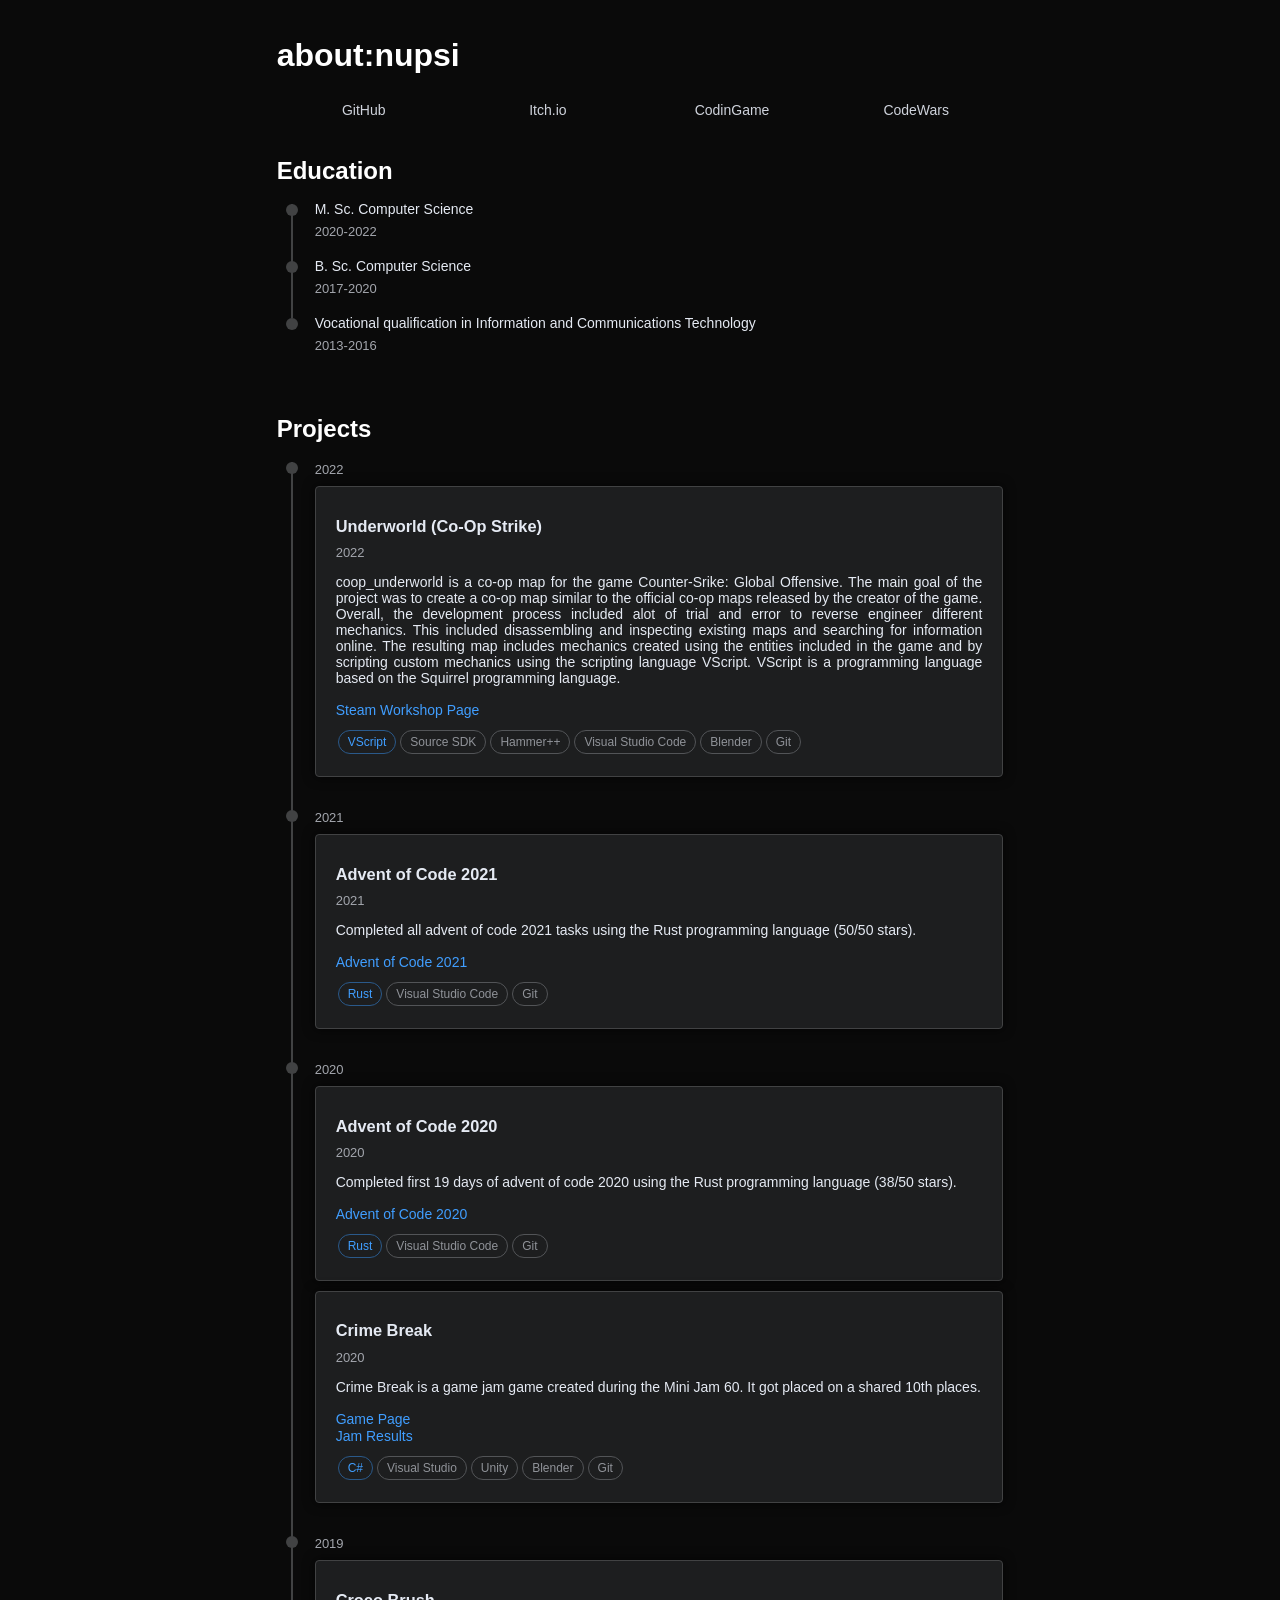
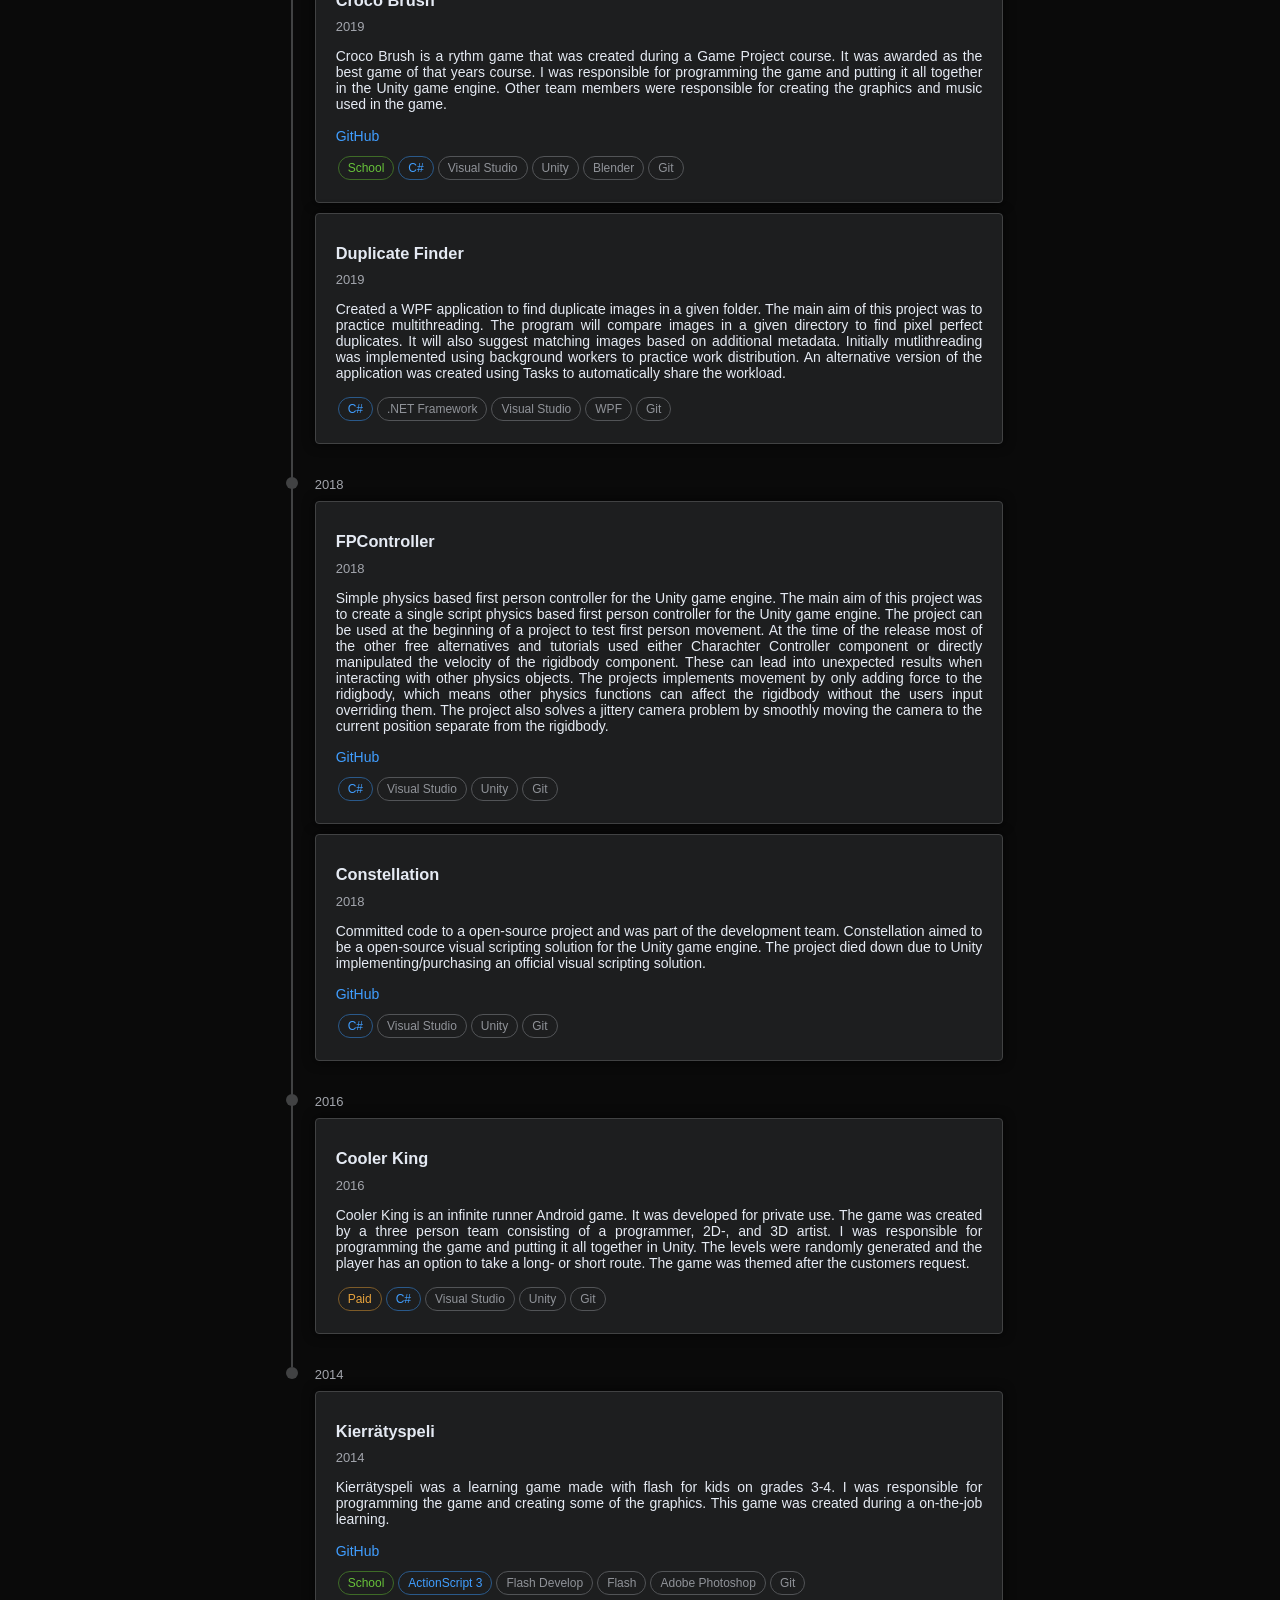
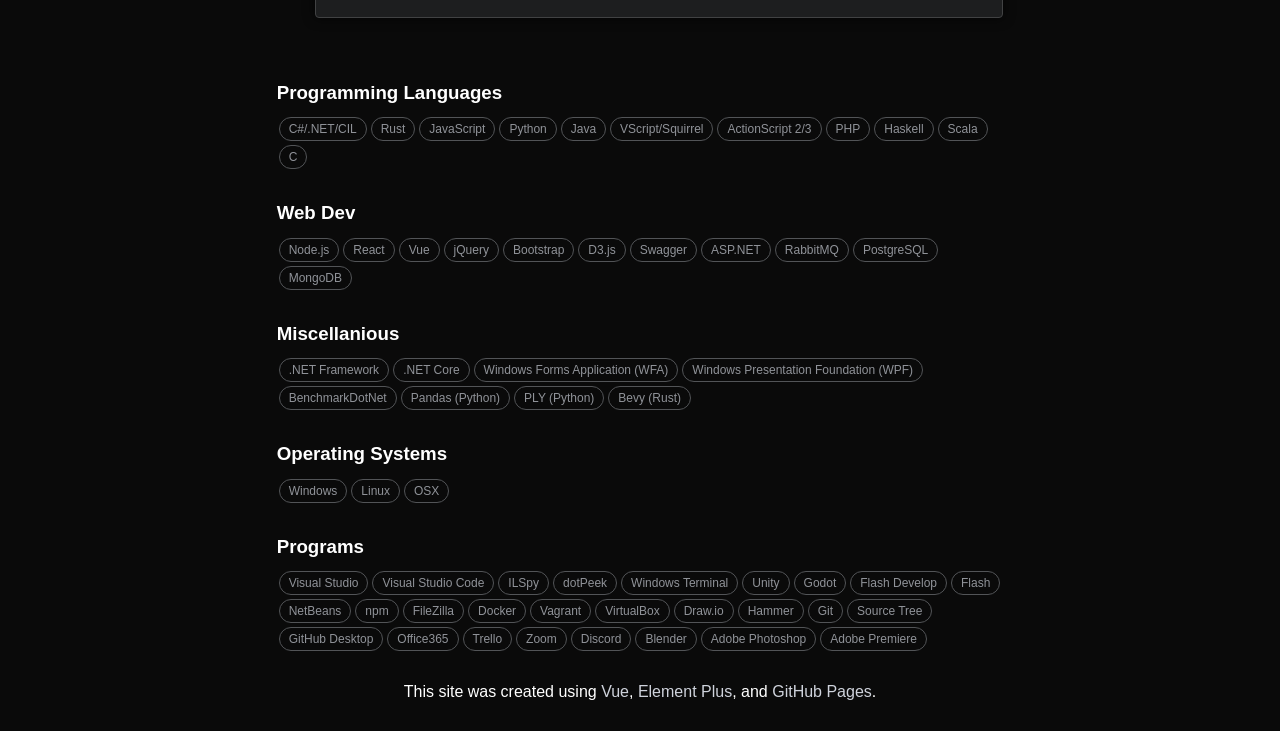
==== commit b073e0a7: "Initial commit" ====
--- a/index.html
+++ b/index.html
@@ -1 +1 @@
-<!DOCTYPE html><html lang="en"><head><meta charSet="utf-8"/><title>about:nupsi</title><meta name="viewport" content="minimum-scale=1, initial-scale=1, width=device-width"/><link rel="shortcut icon" href="/favicon.ico"/><meta name="next-head-count" content="4"/><noscript data-n-css=""></noscript><script defer="" nomodule="" src="/_next/static/chunks/polyfills-c67a75d1b6f99dc8.js"></script><script src="/_next/static/chunks/webpack-c4acd79e87956a0e.js" defer=""></script><script src="/_next/static/chunks/framework-2c79e2a64abdb08b.js" defer=""></script><script src="/_next/static/chunks/main-f11614d8aa7ee555.js" defer=""></script><script src="/_next/static/chunks/pages/_app-697626430165e32d.js" defer=""></script><script src="/_next/static/chunks/ef6529d7-072dd9a45d64f90e.js" defer=""></script><script src="/_next/static/chunks/523-8cf5e3c13cc5b730.js" defer=""></script><script src="/_next/static/chunks/pages/index-40b3f31f34aa2eca.js" defer=""></script><script src="/_next/static/Eq3X-YeN9sEoUca1ZKp75/_buildManifest.js" defer=""></script><script src="/_next/static/Eq3X-YeN9sEoUca1ZKp75/_ssgManifest.js" defer=""></script><style data-emotion="mantine jom0dm 1s5o4d6 1bbcdr2 po08x7 8kvc0l uc7v8l 1buhfoz dnxk7p 2bz658 8zcx 1s8spa1 17do188 zg72as 15po0m8 fui8ih nsdj k7go7v 3xbgk5 qo1k2 386jen 1x1gd45 pgfohq d3cqvv 1cfm9hw 115nmpi 3u86cp 115ngxt 1jt6jod 1avyp1d zmodrh 1k0fb8y nta89z 1h6pkea pildck oqmeos yfkqv2 ukbbnm 1supnlp zyu68o 15aotr2 19fq3t9 5op3vz kap8ae h9iq4m tm548s 1e5oq87 1uxkvbt 9mivib xv4649 l0jcze 8od8ev w4c42b">.mantine-jom0dm{padding-left:16px;padding-right:16px;max-width:800px;margin-left:auto;margin-right:auto;}.mantine-1s5o4d6{display:-webkit-box;display:-webkit-flex;display:-ms-flexbox;display:flex;-webkit-flex-direction:column;-ms-flex-direction:column;flex-direction:column;-webkit-align-items:stretch;-webkit-box-align:stretch;-ms-flex-align:stretch;align-items:stretch;-webkit-box-pack:start;-ms-flex-pack:start;-webkit-justify-content:flex-start;justify-content:flex-start;gap:24px;}.mantine-1bbcdr2{box-sizing:border-box;display:-webkit-box;display:-webkit-flex;display:-ms-flexbox;display:flex;-webkit-flex-direction:row;-ms-flex-direction:row;flex-direction:row;-webkit-align-items:center;-webkit-box-align:center;-ms-flex-align:center;align-items:center;-webkit-box-flex-wrap:wrap;-webkit-flex-wrap:wrap;-ms-flex-wrap:wrap;flex-wrap:wrap;-webkit-box-pack:start;-ms-flex-pack:start;-webkit-justify-content:flex-start;justify-content:flex-start;gap:16px;margin-top:16px;margin-bottom:16px;}.mantine-1bbcdr2>*{box-sizing:border-box;max-width:calc(50% - 8px);-webkit-box-flex:1;-webkit-flex-grow:1;-ms-flex-positive:1;flex-grow:1;}.mantine-po08x7{font-family:-apple-system,BlinkMacSystemFont,Segoe UI,Roboto,Helvetica,Arial,sans-serif,Apple Color Emoji,Segoe UI Emoji;-webkit-tap-highlight-color:transparent;color:inherit;font-size:inherit;line-height:1.55;-webkit-text-decoration:none;text-decoration:none;font-family:-apple-system,BlinkMacSystemFont,Segoe UI,Roboto,Helvetica,Arial,sans-serif,Apple Color Emoji,Segoe UI Emoji;font-weight:700;font-size:34px;line-height:1.3;margin:0;}.mantine-po08x7:focus{outline-offset:2px;outline:2px solid #1c7ed6;}.mantine-po08x7:focus:not(:focus-visible){outline:none;}.mantine-8kvc0l{display:-webkit-box;display:-webkit-flex;display:-ms-flexbox;display:flex;-webkit-box-pack:end;-ms-flex-pack:end;-webkit-justify-content:flex-end;justify-content:flex-end;}.mantine-uc7v8l{box-sizing:border-box;display:-webkit-box;display:-webkit-flex;display:-ms-flexbox;display:flex;-webkit-flex-direction:row;-ms-flex-direction:row;flex-direction:row;-webkit-align-items:center;-webkit-box-align:center;-ms-flex-align:center;align-items:center;-webkit-box-flex-wrap:wrap;-webkit-flex-wrap:wrap;-ms-flex-wrap:wrap;flex-wrap:wrap;-webkit-box-pack:center;-ms-flex-pack:center;-webkit-justify-content:center;justify-content:center;gap:16px;}.mantine-uc7v8l>*{box-sizing:border-box;-webkit-box-flex:0;-webkit-flex-grow:0;-ms-flex-positive:0;flex-grow:0;}.mantine-1buhfoz{clip:rect(1px, 1px, 1px, 1px);height:0;width:0;overflow:hidden;white-space:nowrap;padding:0;-webkit-clip-path:inset(50%);-webkit-clip-path:inset(50%);clip-path:inset(50%);position:absolute;}.mantine-dnxk7p{-webkit-tap-highlight-color:transparent;cursor:default;overflow:hidden;position:relative;border-radius:32px;background-color:#25262b;border:1px solid #373A40;height:30px;min-width:56px;margin:0;transition-property:background-color,border-color;transition-timing-function:ease;transition-duration:150ms;box-sizing:border-box;-webkit-appearance:none;-moz-appearance:none;-ms-appearance:none;appearance:none;display:-webkit-box;display:-webkit-flex;display:-ms-flexbox;display:flex;-webkit-align-items:center;-webkit-box-align:center;-ms-flex-align:center;align-items:center;font-size:9px;font-weight:600;-webkit-order:1;-ms-flex-order:1;order:1;-webkit-user-select:none;-moz-user-select:none;-ms-user-select:none;user-select:none;-moz-user-select:none;-webkit-user-select:none;-ms-user-select:none;z-index:0;line-height:0;color:#A6A7AB;-webkit-transition:color 150ms ease;transition:color 150ms ease;}input:focus+.mantine-dnxk7p{outline-offset:2px;outline:2px solid #1c7ed6;}input:focus:not(:focus-visible)+.mantine-dnxk7p{outline:none;}input:checked+.mantine-dnxk7p{background-color:#343a40;border-color:#343a40;color:#fff;-webkit-transition:color 150ms ease;transition:color 150ms ease;}input:disabled+.mantine-dnxk7p{background-color:#373A40;border-color:#373A40;cursor:not-allowed;}.mantine-2bz658{position:absolute;z-index:1;border-radius:32px;box-sizing:border-box;display:-webkit-box;display:-webkit-flex;display:-ms-flexbox;display:flex;background-color:#fff;height:22px;width:22px;border:1px solid #fff;left:2px;-webkit-transition:left 150ms ease;transition:left 150ms ease;}.mantine-2bz658>*{margin:auto;}@media (prefers-reduced-motion){.mantine-2bz658{transition-duration:0ms;}}input:checked+*>.mantine-2bz658{left:calc(100% - 22px - 2px);border-color:#fff;}input:disabled+*>.mantine-2bz658{border-color:#373A40;background-color:#5c5f66;}.mantine-8zcx{height:100%;display:grid;place-content:center;min-width:34px;padding-inline:8px;margin:0 0 0 24px;-webkit-transition:margin 150ms ease;transition:margin 150ms ease;}input:checked+*>.mantine-8zcx{margin:0 24px 0 0;}.mantine-17do188{display:-webkit-box;display:-webkit-flex;display:-ms-flexbox;display:flex;}.mantine-zg72as{font-family:-apple-system,BlinkMacSystemFont,Segoe UI,Roboto,Helvetica,Arial,sans-serif,Apple Color Emoji,Segoe UI Emoji;display:-webkit-inline-box;display:-webkit-inline-flex;display:-ms-inline-flexbox;display:inline-flex;-webkit-flex-direction:column;-ms-flex-direction:column;flex-direction:column;-webkit-tap-highlight-color:transparent;font-size:18px;line-height:30px;color:#C1C2C5;cursor:default;-webkit-order:2;-ms-flex-order:2;order:2;}.mantine-fui8ih{display:-webkit-box;display:-webkit-flex;display:-ms-flexbox;display:flex;-webkit-flex-direction:column;-ms-flex-direction:column;flex-direction:column;-webkit-align-items:stretch;-webkit-box-align:stretch;-ms-flex-align:stretch;align-items:stretch;-webkit-box-pack:start;-ms-flex-pack:start;-webkit-justify-content:flex-start;justify-content:flex-start;gap:16px;}.mantine-nsdj{margin:-8px;display:-webkit-box;display:-webkit-flex;display:-ms-flexbox;display:flex;-webkit-box-flex-wrap:wrap;-webkit-flex-wrap:wrap;-ms-flex-wrap:wrap;flex-wrap:wrap;-webkit-box-pack:start;-ms-flex-pack:start;-webkit-justify-content:flex-start;justify-content:flex-start;-webkit-align-items:stretch;-webkit-box-align:stretch;-ms-flex-align:stretch;align-items:stretch;}.mantine-k7go7v{box-sizing:border-box;-webkit-box-flex:1;-webkit-flex-grow:1;-ms-flex-positive:1;flex-grow:1;padding:8px;-webkit-flex-basis:100%;-ms-flex-preferred-size:100%;flex-basis:100%;-webkit-flex-shrink:0;-ms-flex-negative:0;flex-shrink:0;max-width:unset;}@media (min-width: 576px){.mantine-k7go7v{-webkit-flex-basis:50%;-ms-flex-preferred-size:50%;flex-basis:50%;-webkit-flex-shrink:0;-ms-flex-negative:0;flex-shrink:0;max-width:unset;-webkit-box-flex:1;-webkit-flex-grow:1;-ms-flex-positive:1;flex-grow:1;}}@media (min-width: 768px){.mantine-k7go7v{-webkit-flex-basis:25%;-ms-flex-preferred-size:25%;flex-basis:25%;-webkit-flex-shrink:0;-ms-flex-negative:0;flex-shrink:0;max-width:unset;-webkit-box-flex:1;-webkit-flex-grow:1;-ms-flex-positive:1;flex-grow:1;}}@media (min-width: 992px){.mantine-k7go7v{-webkit-flex-shrink:0;-ms-flex-negative:0;flex-shrink:0;max-width:unset;}}@media (min-width: 1200px){.mantine-k7go7v{-webkit-flex-shrink:0;-ms-flex-negative:0;flex-shrink:0;max-width:unset;}}@media (min-width: 1400px){.mantine-k7go7v{-webkit-flex-shrink:0;-ms-flex-negative:0;flex-shrink:0;max-width:unset;}}.mantine-3xbgk5{display:-webkit-box;display:-webkit-flex;display:-ms-flexbox;display:flex;-webkit-align-items:center;-webkit-box-align:center;-ms-flex-align:center;align-items:center;-webkit-box-pack:center;-ms-flex-pack:center;-webkit-justify-content:center;justify-content:center;height:100%;overflow:visible;}.mantine-qo1k2{white-space:nowrap;height:100%;overflow:hidden;display:-webkit-box;display:-webkit-flex;display:-ms-flexbox;display:flex;-webkit-align-items:center;-webkit-box-align:center;-ms-flex-align:center;align-items:center;}.mantine-386jen{display:-webkit-box;display:-webkit-flex;display:-ms-flexbox;display:flex;-webkit-align-items:center;-webkit-box-align:center;-ms-flex-align:center;align-items:center;margin-left:10px;}.mantine-1x1gd45{-webkit-tap-highlight-color:transparent;font-family:-apple-system,BlinkMacSystemFont,Segoe UI,Roboto,Helvetica,Arial,sans-serif,Apple Color Emoji,Segoe UI Emoji;cursor:pointer;border:0;padding:0;-webkit-appearance:none;-moz-appearance:none;-ms-appearance:none;appearance:none;font-size:16px;background-color:transparent;text-align:left;color:#C1C2C5;-webkit-text-decoration:none;text-decoration:none;box-sizing:border-box;height:36px;padding-left:18px;padding-right:12px;font-family:-apple-system,BlinkMacSystemFont,Segoe UI,Roboto,Helvetica,Arial,sans-serif,Apple Color Emoji,Segoe UI Emoji;-webkit-tap-highlight-color:transparent;display:inline-block;width:auto;border-radius:4px;font-weight:600;position:relative;line-height:1;font-size:14px;-webkit-user-select:none;-moz-user-select:none;-ms-user-select:none;user-select:none;cursor:pointer;border:1px solid #adb5bd;background-color:transparent;color:#adb5bd;width:100%;}.mantine-1x1gd45:focus{outline-offset:2px;outline:2px solid #1c7ed6;}.mantine-1x1gd45:focus:not(:focus-visible){outline:none;}.mantine-1x1gd45:focus{outline-offset:2px;outline:2px solid #1c7ed6;}.mantine-1x1gd45:focus:not(:focus-visible){outline:none;}@media (hover: hover){.mantine-1x1gd45:hover{background-color:rgba(173, 181, 189, 0.05);}}@media (hover: none){.mantine-1x1gd45:active{background-color:rgba(173, 181, 189, 0.05);}}.mantine-1x1gd45:active{-webkit-transform:translateY(1px);-moz-transform:translateY(1px);-ms-transform:translateY(1px);transform:translateY(1px);}.mantine-1x1gd45:disabled,.mantine-1x1gd45[data-disabled]{border-color:transparent;background-color:#373A40;color:#25262b;cursor:not-allowed;background-image:none;pointer-events:none;}.mantine-1x1gd45:disabled:active,.mantine-1x1gd45[data-disabled]:active{-webkit-transform:none;-moz-transform:none;-ms-transform:none;transform:none;}.mantine-1x1gd45[data-loading]{pointer-events:none;}.mantine-1x1gd45[data-loading]::before{content:"";position:absolute;top:-1px;left:-1px;right:-1px;bottom:-1px;background-color:rgba(26, 27, 30, 0.5);border-radius:4px;cursor:not-allowed;}.mantine-pgfohq{font-family:-apple-system,BlinkMacSystemFont,Segoe UI,Roboto,Helvetica,Arial,sans-serif,Apple Color Emoji,Segoe UI Emoji;-webkit-tap-highlight-color:transparent;color:inherit;font-size:inherit;line-height:1.55;-webkit-text-decoration:none;text-decoration:none;font-family:-apple-system,BlinkMacSystemFont,Segoe UI,Roboto,Helvetica,Arial,sans-serif,Apple Color Emoji,Segoe UI Emoji;font-weight:700;font-size:26px;line-height:1.35;margin:0;}.mantine-pgfohq:focus{outline-offset:2px;outline:2px solid #1c7ed6;}.mantine-pgfohq:focus:not(:focus-visible){outline:none;}.mantine-d3cqvv{padding-left:10.5px;}.mantine-1cfm9hw{box-sizing:border-box;width:18px;height:18px;border-radius:32px;border:3px solid #373A40;background-color:#1A1B1E;position:absolute;top:0;left:-10.5px;right:auto;display:-webkit-box;display:-webkit-flex;display:-ms-flexbox;display:flex;-webkit-align-items:center;-webkit-box-align:center;-ms-flex-align:center;align-items:center;-webkit-box-pack:center;-ms-flex-pack:center;-webkit-justify-content:center;justify-content:center;color:#fff;}.mantine-1cfm9hw[data-with-child]{border-width:1px;background-color:#373A40;color:#C1C2C5;}.mantine-1cfm9hw[data-active]{border-color:#1971c2;background-color:#fff;}.mantine-1cfm9hw[data-active][data-with-child]{background-color:#1971c2;color:#fff;}.mantine-115nmpi{position:relative;box-sizing:border-box;color:#C1C2C5;padding-left:24px;padding-right:0;text-align:left;}.mantine-115nmpi:not(:last-of-type)::before{display:block;}.mantine-115nmpi:not(:first-of-type){margin-top:24px;}.mantine-115nmpi::before{box-sizing:border-box;position:absolute;top:0;left:-3px;right:auto;bottom:-24px;border-left:3px dashed #373A40;content:"";display:none;}.mantine-115nmpi[data-line-active]::before{border-left-color:#1971c2;}.mantine-3u86cp{position:relative;box-sizing:border-box;color:#C1C2C5;padding-left:24px;padding-right:0;text-align:left;}.mantine-3u86cp:not(:last-of-type)::before{display:block;}.mantine-3u86cp:not(:first-of-type){margin-top:24px;}.mantine-3u86cp::before{box-sizing:border-box;position:absolute;top:0;left:-3px;right:auto;bottom:-24px;border-left:3px solid #373A40;content:"";display:none;}.mantine-3u86cp[data-line-active]::before{border-left-color:#1971c2;}.mantine-115ngxt{font-family:-apple-system,BlinkMacSystemFont,Segoe UI,Roboto,Helvetica,Arial,sans-serif,Apple Color Emoji,Segoe UI Emoji;-webkit-tap-highlight-color:transparent;color:inherit;font-size:inherit;line-height:1.55;-webkit-text-decoration:none;text-decoration:none;font-weight:500;line-height:1;margin-bottom:calc(10px / 2);text-align:left;}.mantine-115ngxt:focus{outline-offset:2px;outline:2px solid #1c7ed6;}.mantine-115ngxt:focus:not(:focus-visible){outline:none;}.mantine-1jt6jod{font-family:-apple-system,BlinkMacSystemFont,Segoe UI,Roboto,Helvetica,Arial,sans-serif,Apple Color Emoji,Segoe UI Emoji;-webkit-tap-highlight-color:transparent;color:#909296;font-size:14px;line-height:1.55;-webkit-text-decoration:none;text-decoration:none;}.mantine-1jt6jod:focus{outline-offset:2px;outline:2px solid #1c7ed6;}.mantine-1jt6jod:focus:not(:focus-visible){outline:none;}.mantine-zmodrh{display:-webkit-box;display:-webkit-flex;display:-ms-flexbox;display:flex;-webkit-flex-direction:column;-ms-flex-direction:column;flex-direction:column;-webkit-align-items:stretch;-webkit-box-align:stretch;-ms-flex-align:stretch;align-items:stretch;-webkit-box-pack:start;-ms-flex-pack:start;-webkit-justify-content:flex-start;justify-content:flex-start;gap:16px;padding-top:12px;}.mantine-1k0fb8y{outline:0;-webkit-tap-highlight-color:transparent;display:block;-webkit-text-decoration:none;text-decoration:none;color:#C1C2C5;background-color:#1A1B1E;box-sizing:border-box;border-radius:8px;box-shadow:0 1px 3px rgba(0, 0, 0, 0.05),rgba(0, 0, 0, 0.05) 0px 10px 15px -5px,rgba(0, 0, 0, 0.04) 0px 7px 7px -5px;border:1px solid #373A40;position:relative;overflow:hidden;background-color:#25262b;padding:0;}.mantine-nta89z{color:#C1C2C5;border-bottom:1px solid #373A40;}.mantine-1h6pkea{display:-webkit-box;display:-webkit-flex;display:-ms-flexbox;display:flex;-webkit-align-items:center;-webkit-box-align:center;-ms-flex-align:center;align-items:center;-webkit-box-pack:center;-ms-flex-pack:center;-webkit-justify-content:center;justify-content:center;-webkit-transition:-webkit-transform 200ms ease;transition:transform 200ms ease;margin-right:0;margin-left:20px;width:24px;min-width:24px;}.mantine-1h6pkea[data-rotate]{-webkit-transform:rotate(180deg);-moz-transform:rotate(180deg);-ms-transform:rotate(180deg);transform:rotate(180deg);}.mantine-pildck{color:inherit;font-weight:400;-webkit-flex:1;-ms-flex:1;flex:1;overflow:hidden;text-overflow:ellipsis;}.mantine-oqmeos{-webkit-tap-highlight-color:transparent;font-family:-apple-system,BlinkMacSystemFont,Segoe UI,Roboto,Helvetica,Arial,sans-serif,Apple Color Emoji,Segoe UI Emoji;cursor:pointer;border:0;padding:0;-webkit-appearance:none;-moz-appearance:none;-ms-appearance:none;appearance:none;font-size:16px;background-color:transparent;text-align:left;color:#C1C2C5;-webkit-text-decoration:none;text-decoration:none;box-sizing:border-box;-webkit-tap-highlight-color:transparent;font-family:-apple-system,BlinkMacSystemFont,Segoe UI,Roboto,Helvetica,Arial,sans-serif,Apple Color Emoji,Segoe UI Emoji;width:100%;display:-webkit-box;display:-webkit-flex;display:-ms-flexbox;display:flex;-webkit-align-items:center;-webkit-box-align:center;-ms-flex-align:center;align-items:center;-webkit-flex-direction:row-reverse;-ms-flex-direction:row-reverse;flex-direction:row-reverse;padding:16px 8px;padding-left:calc(12px + 4px);text-align:left;color:#C1C2C5;padding:12px;}.mantine-oqmeos:focus{outline-offset:2px;outline:2px solid #1c7ed6;}.mantine-oqmeos:focus:not(:focus-visible){outline:none;}.mantine-oqmeos:focus{outline-offset:2px;outline:2px solid #1c7ed6;}.mantine-oqmeos:focus:not(:focus-visible){outline:none;}@media (hover: hover){.mantine-oqmeos:hover{background-color:#25262b;}}@media (hover: none){.mantine-oqmeos:active{background-color:#25262b;}}.mantine-oqmeos:disabled{opacity:0.4;cursor:not-allowed;}@media (hover: hover){.mantine-oqmeos:disabled:hover{background-color:transparent;}}@media (hover: none){.mantine-oqmeos:disabled:active{background-color:transparent;}}.mantine-yfkqv2{font-family:-apple-system,BlinkMacSystemFont,Segoe UI,Roboto,Helvetica,Arial,sans-serif,Apple Color Emoji,Segoe UI Emoji;-webkit-tap-highlight-color:transparent;color:inherit;font-size:inherit;line-height:1.55;-webkit-text-decoration:none;text-decoration:none;font-family:-apple-system,BlinkMacSystemFont,Segoe UI,Roboto,Helvetica,Arial,sans-serif,Apple Color Emoji,Segoe UI Emoji;font-weight:700;font-size:18px;line-height:1.45;margin:0;}.mantine-yfkqv2:focus{outline-offset:2px;outline:2px solid #1c7ed6;}.mantine-yfkqv2:focus:not(:focus-visible){outline:none;}.mantine-ukbbnm{padding:16px;padding-top:calc(10px / 2);}.mantine-1supnlp{font-family:-apple-system,BlinkMacSystemFont,Segoe UI,Roboto,Helvetica,Arial,sans-serif,Apple Color Emoji,Segoe UI Emoji;word-break:break-word;line-height:1.55;}.mantine-zyu68o{display:-webkit-box;display:-webkit-flex;display:-ms-flexbox;display:flex;-webkit-flex-direction:column;-ms-flex-direction:column;flex-direction:column;-webkit-align-items:stretch;-webkit-box-align:stretch;-ms-flex-align:stretch;align-items:stretch;-webkit-box-pack:start;-ms-flex-pack:start;-webkit-justify-content:flex-start;justify-content:flex-start;gap:10px;}.mantine-15aotr2{font-family:-apple-system,BlinkMacSystemFont,Segoe UI,Roboto,Helvetica,Arial,sans-serif,Apple Color Emoji,Segoe UI Emoji;-webkit-tap-highlight-color:transparent;color:inherit;font-size:inherit;line-height:1.55;-webkit-text-decoration:none;text-decoration:none;text-align:justify;}.mantine-15aotr2:focus{outline-offset:2px;outline:2px solid #1c7ed6;}.mantine-15aotr2:focus:not(:focus-visible){outline:none;}.mantine-19fq3t9{display:-webkit-box;display:-webkit-flex;display:-ms-flexbox;display:flex;-webkit-flex-direction:column;-ms-flex-direction:column;flex-direction:column;-webkit-align-items:stretch;-webkit-box-align:stretch;-ms-flex-align:stretch;align-items:stretch;-webkit-box-pack:start;-ms-flex-pack:start;-webkit-justify-content:flex-start;justify-content:flex-start;gap:1px;}.mantine-5op3vz{display:-webkit-box;display:-webkit-flex;display:-ms-flexbox;display:flex;-webkit-flex-direction:column;-ms-flex-direction:column;flex-direction:column;-webkit-align-items:stretch;-webkit-box-align:stretch;-ms-flex-align:stretch;align-items:stretch;-webkit-box-pack:start;-ms-flex-pack:start;-webkit-justify-content:flex-start;justify-content:flex-start;gap:12px;}.mantine-kap8ae{display:-webkit-box;display:-webkit-flex;display:-ms-flexbox;display:flex;gap:5px;-webkit-box-flex-wrap:wrap;-webkit-flex-wrap:wrap;-ms-flex-wrap:wrap;flex-wrap:wrap;}.mantine-h9iq4m{white-space:nowrap;overflow:hidden;text-overflow:ellipsis;}.mantine-tm548s{-webkit-tap-highlight-color:transparent;font-family:-apple-system,BlinkMacSystemFont,Segoe UI,Roboto,Helvetica,Arial,sans-serif,Apple Color Emoji,Segoe UI Emoji;font-size:16px;height:32px;line-height:30px;-webkit-text-decoration:none;text-decoration:none;padding:0 16px;box-sizing:border-box;display:-webkit-inline-box;display:-webkit-inline-flex;display:-ms-inline-flexbox;display:inline-flex;-webkit-align-items:center;-webkit-box-align:center;-ms-flex-align:center;align-items:center;-webkit-box-pack:center;-ms-flex-pack:center;-webkit-justify-content:center;justify-content:center;width:auto;text-transform:uppercase;border-radius:32px;font-weight:700;letter-spacing:0.25px;cursor:inherit;text-overflow:ellipsis;overflow:hidden;background:transparent;color:#339af0;border:1px solid #339af0;font-weight:inherit;text-transform:none;padding:0 10px;border-width:1px;}.mantine-tm548s:focus{outline-offset:2px;outline:2px solid #1c7ed6;}.mantine-tm548s:focus:not(:focus-visible){outline:none;}.mantine-1e5oq87{-webkit-tap-highlight-color:transparent;font-family:-apple-system,BlinkMacSystemFont,Segoe UI,Roboto,Helvetica,Arial,sans-serif,Apple Color Emoji,Segoe UI Emoji;font-size:16px;height:32px;line-height:30px;-webkit-text-decoration:none;text-decoration:none;padding:0 16px;box-sizing:border-box;display:-webkit-inline-box;display:-webkit-inline-flex;display:-ms-inline-flexbox;display:inline-flex;-webkit-align-items:center;-webkit-box-align:center;-ms-flex-align:center;align-items:center;-webkit-box-pack:center;-ms-flex-pack:center;-webkit-justify-content:center;justify-content:center;width:auto;text-transform:uppercase;border-radius:32px;font-weight:700;letter-spacing:0.25px;cursor:inherit;text-overflow:ellipsis;overflow:hidden;background:transparent;color:#adb5bd;border:1px solid #adb5bd;font-weight:inherit;text-transform:none;padding:0 10px;border-width:1px;}.mantine-1e5oq87:focus{outline-offset:2px;outline:2px solid #1c7ed6;}.mantine-1e5oq87:focus:not(:focus-visible){outline:none;}.mantine-1uxkvbt{-webkit-tap-highlight-color:transparent;font-family:-apple-system,BlinkMacSystemFont,Segoe UI,Roboto,Helvetica,Arial,sans-serif,Apple Color Emoji,Segoe UI Emoji;font-size:16px;height:32px;line-height:30px;-webkit-text-decoration:none;text-decoration:none;padding:0 16px;box-sizing:border-box;display:-webkit-inline-box;display:-webkit-inline-flex;display:-ms-inline-flexbox;display:inline-flex;-webkit-align-items:center;-webkit-box-align:center;-ms-flex-align:center;align-items:center;-webkit-box-pack:center;-ms-flex-pack:center;-webkit-justify-content:center;justify-content:center;width:auto;text-transform:uppercase;border-radius:32px;font-weight:700;letter-spacing:0.25px;cursor:inherit;text-overflow:ellipsis;overflow:hidden;background:transparent;color:#51cf66;border:1px solid #51cf66;font-weight:inherit;text-transform:none;padding:0 10px;border-width:1px;}.mantine-1uxkvbt:focus{outline-offset:2px;outline:2px solid #1c7ed6;}.mantine-1uxkvbt:focus:not(:focus-visible){outline:none;}.mantine-9mivib{-webkit-tap-highlight-color:transparent;font-family:-apple-system,BlinkMacSystemFont,Segoe UI,Roboto,Helvetica,Arial,sans-serif,Apple Color Emoji,Segoe UI Emoji;font-size:16px;height:32px;line-height:30px;-webkit-text-decoration:none;text-decoration:none;padding:0 16px;box-sizing:border-box;display:-webkit-inline-box;display:-webkit-inline-flex;display:-ms-inline-flexbox;display:inline-flex;-webkit-align-items:center;-webkit-box-align:center;-ms-flex-align:center;align-items:center;-webkit-box-pack:center;-ms-flex-pack:center;-webkit-justify-content:center;justify-content:center;width:auto;text-transform:uppercase;border-radius:32px;font-weight:700;letter-spacing:0.25px;cursor:inherit;text-overflow:ellipsis;overflow:hidden;background:transparent;color:#fcc419;border:1px solid #fcc419;font-weight:inherit;text-transform:none;padding:0 10px;border-width:1px;}.mantine-9mivib:focus{outline-offset:2px;outline:2px solid #1c7ed6;}.mantine-9mivib:focus:not(:focus-visible){outline:none;}.mantine-xv4649{display:-webkit-box;display:-webkit-flex;display:-ms-flexbox;display:flex;gap:5px;-webkit-align-items:center;-webkit-box-align:center;-ms-flex-align:center;align-items:center;-webkit-box-pack:center;-ms-flex-pack:center;-webkit-justify-content:center;justify-content:center;}.mantine-l0jcze{-webkit-tap-highlight-color:transparent;font-family:-apple-system,BlinkMacSystemFont,Segoe UI,Roboto,Helvetica,Arial,sans-serif,Apple Color Emoji,Segoe UI Emoji;font-size:13px;height:26px;line-height:24px;-webkit-text-decoration:none;text-decoration:none;padding:0 13.333333333333334px;box-sizing:border-box;display:-webkit-inline-box;display:-webkit-inline-flex;display:-ms-inline-flexbox;display:inline-flex;-webkit-align-items:center;-webkit-box-align:center;-ms-flex-align:center;align-items:center;-webkit-box-pack:center;-ms-flex-pack:center;-webkit-justify-content:center;justify-content:center;width:auto;text-transform:uppercase;border-radius:32px;font-weight:700;letter-spacing:0.25px;cursor:inherit;text-overflow:ellipsis;overflow:hidden;background:transparent;color:#adb5bd;border:1px solid #adb5bd;font-weight:inherit;text-transform:none;padding:0 10px;border-width:1px;}.mantine-l0jcze:focus{outline-offset:2px;outline:2px solid #1c7ed6;}.mantine-l0jcze:focus:not(:focus-visible){outline:none;}.mantine-8od8ev{display:-webkit-box;display:-webkit-flex;display:-ms-flexbox;display:flex;-webkit-align-items:center;-webkit-box-align:center;-ms-flex-align:center;align-items:center;-webkit-box-pack:center;-ms-flex-pack:center;-webkit-justify-content:center;justify-content:center;}.mantine-w4c42b{font-family:-apple-system,BlinkMacSystemFont,Segoe UI,Roboto,Helvetica,Arial,sans-serif,Apple Color Emoji,Segoe UI Emoji;-webkit-tap-highlight-color:transparent;color:inherit;font-size:inherit;line-height:1.55;-webkit-text-decoration:none;text-decoration:none;margin-top:16px;margin-bottom:16px;}.mantine-w4c42b:focus{outline-offset:2px;outline:2px solid #1c7ed6;}.mantine-w4c42b:focus:not(:focus-visible){outline:none;}</style></head><body><div id="__next"><style data-emotion="css-global zl4edr">html{font-family:sans-serif;line-height:1.15;-webkit-text-size-adjust:100%;-moz-text-size-adjust:100%;-ms-text-size-adjust:100%;text-size-adjust:100%;}body{margin:0;}article,aside,footer,header,nav,section,figcaption,figure,main{display:block;}h1{font-size:2em;}hr{box-sizing:content-box;height:0;overflow:visible;}pre{font-family:monospace,monospace;font-size:1em;}a{background:transparent;text-decoration-skip:objects;}a:active,a:hover{outline-width:0;}abbr[title]{border-bottom:none;-webkit-text-decoration:underline;text-decoration:underline;}b,strong{font-weight:bolder;}code,kbp,samp{font-family:monospace,monospace;font-size:1em;}dfn{font-style:italic;}mark{background-color:#ff0;color:#000;}small{font-size:80%;}sub,sup{font-size:75%;line-height:0;position:relative;vertical-align:baseline;}sup{top:-0.5em;}sub{bottom:-0.25em;}audio,video{display:inline-block;}audio:not([controls]){display:none;height:0;}img{border-style:none;vertical-align:middle;}svg:not(:root){overflow:hidden;}button,input,optgroup,select,textarea{font-family:sans-serif;font-size:100%;line-height:1.15;margin:0;}button,input{overflow:visible;}button,select{text-transform:none;}button,[type=reset],[type=submit]{-webkit-appearance:button;}button::-moz-focus-inner,[type=button]::-moz-focus-inner,[type=reset]::-moz-focus-inner,[type=submit]::-moz-focus-inner{border-style:none;padding:0;}button:-moz-focusring,[type=button]:-moz-focusring,[type=reset]:-moz-focusring,[type=submit]:-moz-focusring{outline:1px dotted ButtonText;}legend{box-sizing:border-box;color:inherit;display:table;max-width:100%;padding:0;white-space:normal;}progress{display:inline-block;vertical-align:baseline;}textarea{overflow:auto;}[type=checkbox],[type=radio]{box-sizing:border-box;padding:0;}[type=number]::-webkit-inner-spin-button,[type=number]::-webkit-outer-spin-button{height:auto;}[type=search]{-webkit-appearance:none;-moz-appearance:none;-ms-appearance:none;appearance:none;}[type=search]::-webkit-search-cancel-button,[type=search]::-webkit-search-decoration{-webkit-appearance:none;-moz-appearance:none;-ms-appearance:none;appearance:none;}::-webkit-file-upload-button{-webkit-appearance:button;-moz-appearance:button;-ms-appearance:button;appearance:button;font:inherit;}details,menu{display:block;}summary{display:-webkit-box;display:-webkit-list-item;display:-ms-list-itembox;display:list-item;}canvas{display:inline-block;}template{display:none;}[hidden]{display:none;}</style><style data-emotion="css-global j77l5l">*,*::before,*::after{box-sizing:border-box;}html{-webkit-print-color-scheme:dark;color-scheme:dark;}body{font-family:-apple-system,BlinkMacSystemFont,Segoe UI,Roboto,Helvetica,Arial,sans-serif,Apple Color Emoji,Segoe UI Emoji;background-color:#1A1B1E;color:#C1C2C5;line-height:1.55;font-size:16px;-webkit-font-smoothing:antialiased;-moz-osx-font-smoothing:grayscale;}</style><style data-emotion="css-global 2t59nc">body{background-color:#101113;}.hover-link{color:inherit;-webkit-text-decoration:none;text-decoration:none;}.hover-link:hover{color:#228be6;-webkit-text-decoration:underline;text-decoration:underline;}.blue-link{color:#228be6;-webkit-text-decoration:none;text-decoration:none;}.blue-link:hover{color:#228be6;-webkit-text-decoration:underline;text-decoration:underline;}.no-item-bullet>.mantine-Timeline-itemBullet{display:none;}</style><main><div class="mantine-Container-root mantine-jom0dm"><div class="mantine-Stack-root mantine-1s5o4d6"><div class="mantine-Group-root mantine-1bbcdr2"><h1 class="mantine-Text-root mantine-Title-root mantine-po08x7">about:nupsi</h1><div class="mantine-8kvc0l"><div class="mantine-Group-root mantine-uc7v8l"><div class="mantine-Switch-root mantine-15po0m8"><div class="mantine-17do188 mantine-Switch-body"><input id="mantine-R63b6" type="checkbox" class="mantine-1buhfoz mantine-Switch-input" checked=""/><label for="mantine-R63b6" class="mantine-dnxk7p mantine-Switch-track"><div class="mantine-2bz658 mantine-Switch-thumb"></div><div class="mantine-8zcx mantine-Switch-trackLabel"><svg xmlns="http://www.w3.org/2000/svg" class="icon icon-tabler icon-tabler-sun" width="20" height="20" viewBox="0 0 24 24" stroke-width="1.5" stroke="currentColor" fill="none" stroke-linecap="round" stroke-linejoin="round"><path stroke="none" d="M0 0h24v24H0z" fill="none"></path><circle cx="12" cy="12" r="4"></circle><path d="M3 12h1m8 -9v1m8 8h1m-9 8v1m-6.4 -15.4l.7 .7m12.1 -.7l-.7 .7m0 11.4l.7 .7m-12.1 -.7l-.7 .7"></path></svg></div></label><div class="mantine-zg72as mantine-Switch-labelWrapper"></div></div></div></div></div></div><div class="mantine-Stack-root mantine-fui8ih"><div class="mantine-Grid-root mantine-nsdj"><div class="mantine-Grid-col mantine-k7go7v"><a class="mantine-UnstyledButton-root mantine-Button-root mantine-1x1gd45" type="button" data-button="true" href="https://github.com/nupsi" target="_blank"><div class="mantine-3xbgk5 mantine-Button-inner"><span class="mantine-qo1k2 mantine-Button-label">GitHub</span><span class="mantine-Button-icon mantine-Button-rightIcon mantine-386jen"><svg xmlns="http://www.w3.org/2000/svg" class="icon icon-tabler icon-tabler-external-link" width="16" height="16" viewBox="0 0 24 24" stroke-width="2" stroke="currentColor" fill="none" stroke-linecap="round" stroke-linejoin="round"><path stroke="none" d="M0 0h24v24H0z" fill="none"></path><path d="M11 7h-5a2 2 0 0 0 -2 2v9a2 2 0 0 0 2 2h9a2 2 0 0 0 2 -2v-5"></path><line x1="10" y1="14" x2="20" y2="4"></line><polyline points="15 4 20 4 20 9"></polyline></svg></span></div></a></div><div class="mantine-Grid-col mantine-k7go7v"><a class="mantine-UnstyledButton-root mantine-Button-root mantine-1x1gd45" type="button" data-button="true" href="https://nupsi.itch.io/" target="_blank"><div class="mantine-3xbgk5 mantine-Button-inner"><span class="mantine-qo1k2 mantine-Button-label">Itch.io</span><span class="mantine-Button-icon mantine-Button-rightIcon mantine-386jen"><svg xmlns="http://www.w3.org/2000/svg" class="icon icon-tabler icon-tabler-external-link" width="16" height="16" viewBox="0 0 24 24" stroke-width="2" stroke="currentColor" fill="none" stroke-linecap="round" stroke-linejoin="round"><path stroke="none" d="M0 0h24v24H0z" fill="none"></path><path d="M11 7h-5a2 2 0 0 0 -2 2v9a2 2 0 0 0 2 2h9a2 2 0 0 0 2 -2v-5"></path><line x1="10" y1="14" x2="20" y2="4"></line><polyline points="15 4 20 4 20 9"></polyline></svg></span></div></a></div><div class="mantine-Grid-col mantine-k7go7v"><a class="mantine-UnstyledButton-root mantine-Button-root mantine-1x1gd45" type="button" data-button="true" href="https://www.codingame.com/profile/490d66572c4779b4efc681478c814c384990604" target="_blank"><div class="mantine-3xbgk5 mantine-Button-inner"><span class="mantine-qo1k2 mantine-Button-label">CodinGame</span><span class="mantine-Button-icon mantine-Button-rightIcon mantine-386jen"><svg xmlns="http://www.w3.org/2000/svg" class="icon icon-tabler icon-tabler-external-link" width="16" height="16" viewBox="0 0 24 24" stroke-width="2" stroke="currentColor" fill="none" stroke-linecap="round" stroke-linejoin="round"><path stroke="none" d="M0 0h24v24H0z" fill="none"></path><path d="M11 7h-5a2 2 0 0 0 -2 2v9a2 2 0 0 0 2 2h9a2 2 0 0 0 2 -2v-5"></path><line x1="10" y1="14" x2="20" y2="4"></line><polyline points="15 4 20 4 20 9"></polyline></svg></span></div></a></div><div class="mantine-Grid-col mantine-k7go7v"><a class="mantine-UnstyledButton-root mantine-Button-root mantine-1x1gd45" type="button" data-button="true" href="https://www.codewars.com/users/nuwu" target="_blank"><div class="mantine-3xbgk5 mantine-Button-inner"><span class="mantine-qo1k2 mantine-Button-label">CodeWars</span><span class="mantine-Button-icon mantine-Button-rightIcon mantine-386jen"><svg xmlns="http://www.w3.org/2000/svg" class="icon icon-tabler icon-tabler-external-link" width="16" height="16" viewBox="0 0 24 24" stroke-width="2" stroke="currentColor" fill="none" stroke-linecap="round" stroke-linejoin="round"><path stroke="none" d="M0 0h24v24H0z" fill="none"></path><path d="M11 7h-5a2 2 0 0 0 -2 2v9a2 2 0 0 0 2 2h9a2 2 0 0 0 2 -2v-5"></path><line x1="10" y1="14" x2="20" y2="4"></line><polyline points="15 4 20 4 20 9"></polyline></svg></span></div></a></div></div></div><div class="mantine-Stack-root mantine-fui8ih"><h2 class="mantine-Text-root mantine-Title-root mantine-pgfohq">Work</h2><div class="mantine-d3cqvv"><div class="mantine-Timeline-item no-item-bullet mantine-115nmpi"><div class="mantine-1cfm9hw mantine-Timeline-itemBullet"></div><div class="mantine-1s8spa1 mantine-Timeline-itemBody"><div class="mantine-1s8spa1 mantine-Timeline-itemContent"></div></div></div><div class="mantine-Timeline-item mantine-3u86cp"><div class="mantine-1cfm9hw mantine-Timeline-itemBullet" data-with-child="true"> </div><div class="mantine-1s8spa1 mantine-Timeline-itemBody"><div class="mantine-Text-root mantine-Timeline-itemTitle mantine-115ngxt">.NET Developer</div><div class="mantine-1s8spa1 mantine-Timeline-itemContent"><div class="mantine-Text-root mantine-1jt6jod">Feb 2023 - Present</div></div></div></div><div class="mantine-Timeline-item mantine-3u86cp"><div class="mantine-1cfm9hw mantine-Timeline-itemBullet" data-with-child="true"> </div><div class="mantine-1s8spa1 mantine-Timeline-itemBody"><div class="mantine-Text-root mantine-Timeline-itemTitle mantine-115ngxt">Junior .NET Developer</div><div class="mantine-1s8spa1 mantine-Timeline-itemContent"><div class="mantine-Text-root mantine-1jt6jod">Aug 2022 - Feb 2023</div></div></div></div></div></div><div class="mantine-Stack-root mantine-fui8ih"><h2 class="mantine-Text-root mantine-Title-root mantine-pgfohq">Education</h2><div class="mantine-d3cqvv"><div class="mantine-Timeline-item mantine-3u86cp"><div class="mantine-1cfm9hw mantine-Timeline-itemBullet" data-with-child="true"> </div><div class="mantine-1s8spa1 mantine-Timeline-itemBody"><div class="mantine-Text-root mantine-Timeline-itemTitle mantine-115ngxt">M. Sc. Computer Science</div><div class="mantine-1s8spa1 mantine-Timeline-itemContent"><div class="mantine-Text-root mantine-1jt6jod">2020-2022</div></div></div></div><div class="mantine-Timeline-item mantine-3u86cp"><div class="mantine-1cfm9hw mantine-Timeline-itemBullet" data-with-child="true"> </div><div class="mantine-1s8spa1 mantine-Timeline-itemBody"><div class="mantine-Text-root mantine-Timeline-itemTitle mantine-115ngxt">B. Sc. Computer Science</div><div class="mantine-1s8spa1 mantine-Timeline-itemContent"><div class="mantine-Text-root mantine-1jt6jod">2017-2020</div></div></div></div><div class="mantine-Timeline-item mantine-3u86cp"><div class="mantine-1cfm9hw mantine-Timeline-itemBullet" data-with-child="true"> </div><div class="mantine-1s8spa1 mantine-Timeline-itemBody"><div class="mantine-Text-root mantine-Timeline-itemTitle mantine-115ngxt">Vocational qualification in Information and Communications Technology</div><div class="mantine-1s8spa1 mantine-Timeline-itemContent"><div class="mantine-Text-root mantine-1jt6jod">2013-2016</div></div></div></div></div></div><div class="mantine-Stack-root mantine-fui8ih"><h2 class="mantine-Text-root mantine-Title-root mantine-pgfohq">Projects</h2><div class="mantine-1avyp1d" data-accordion="true"><div class="mantine-d3cqvv"><div class="mantine-Timeline-item no-item-bullet mantine-115nmpi"><div class="mantine-1cfm9hw mantine-Timeline-itemBullet"></div><div class="mantine-1s8spa1 mantine-Timeline-itemBody"><div class="mantine-1s8spa1 mantine-Timeline-itemContent"></div></div></div><div class="mantine-Timeline-item mantine-3u86cp"><div class="mantine-1cfm9hw mantine-Timeline-itemBullet" data-with-child="true"> </div><div class="mantine-1s8spa1 mantine-Timeline-itemBody"><div class="mantine-Text-root mantine-Timeline-itemTitle mantine-115ngxt">2022</div><div class="mantine-1s8spa1 mantine-Timeline-itemContent"><div class="mantine-Stack-root mantine-zmodrh"><div class="mantine-Paper-root mantine-Card-root mantine-1k0fb8y"><div class="mantine-Accordion-item mantine-nta89z" style="border-bottom:none"><button class="mantine-UnstyledButton-root mantine-Accordion-control mantine-oqmeos" type="button" data-accordion-control="true" aria-expanded="false" aria-controls="mantine-R2bb6-panel-advent_of_code_2022" id="mantine-R2bb6-control-advent_of_code_2022"><div class="mantine-1h6pkea mantine-Accordion-chevron"><svg viewBox="0 0 15 15" fill="none" xmlns="http://www.w3.org/2000/svg" width="16" height="16"><path d="M3.13523 6.15803C3.3241 5.95657 3.64052 5.94637 3.84197 6.13523L7.5 9.56464L11.158 6.13523C11.3595 5.94637 11.6759 5.95657 11.8648 6.15803C12.0536 6.35949 12.0434 6.67591 11.842 6.86477L7.84197 10.6148C7.64964 10.7951 7.35036 10.7951 7.15803 10.6148L3.15803 6.86477C2.95657 6.67591 2.94637 6.35949 3.13523 6.15803Z" fill="currentColor" fill-rule="evenodd" clip-rule="evenodd"></path></svg></div><div class="mantine-pildck mantine-Accordion-label"><h4 class="mantine-Text-root mantine-Title-root mantine-yfkqv2">Advent of Code 2022</h4><div class="mantine-Text-root mantine-1jt6jod">2022</div></div></button><div class="mantine-Accordion-panel mantine-1supnlp" style="box-sizing:border-box;display:none;height:0px;overflow:hidden" aria-hidden="true" role="region" id="mantine-R2bb6-panel-advent_of_code_2022" aria-labelledby="mantine-R2bb6-control-advent_of_code_2022"><div style="opacity:0;transition:opacity 200ms ease"><div class="mantine-ukbbnm mantine-Accordion-content"><div class="mantine-Stack-root mantine-fui8ih"><div class="mantine-Stack-root mantine-zyu68o"><div class="mantine-Text-root mantine-15aotr2">Completed all advent of code 2022 tasks using the Rust programming language (50/50 stars).</div></div><div class="mantine-Stack-root mantine-19fq3t9"><a target="_blank" class="blue-link" referrerPolicy="no-referrer" href="https://adventofcode.com/2022">Advent of Code 2022</a><a target="_blank" class="blue-link" referrerPolicy="no-referrer" href="https://github.com/nupsi/advent_of_code_2022">Repository</a></div><div class="mantine-Stack-root mantine-5op3vz"><div class="mantine-kap8ae"><div class="mantine-Badge-root mantine-tm548s"><span class="mantine-h9iq4m mantine-Badge-inner">Rust</span></div><div class="mantine-Badge-root mantine-1e5oq87"><span class="mantine-h9iq4m mantine-Badge-inner">Visual Studio Code</span></div><div class="mantine-Badge-root mantine-1e5oq87"><span class="mantine-h9iq4m mantine-Badge-inner">Git</span></div></div></div></div></div></div></div></div></div><div class="mantine-Paper-root mantine-Card-root mantine-1k0fb8y"><div class="mantine-Accordion-item mantine-nta89z" style="border-bottom:none"><button class="mantine-UnstyledButton-root mantine-Accordion-control mantine-oqmeos" type="button" data-accordion-control="true" aria-expanded="false" aria-controls="mantine-R2bb6-panel-underworld_co-op_strike" id="mantine-R2bb6-control-underworld_co-op_strike"><div class="mantine-1h6pkea mantine-Accordion-chevron"><svg viewBox="0 0 15 15" fill="none" xmlns="http://www.w3.org/2000/svg" width="16" height="16"><path d="M3.13523 6.15803C3.3241 5.95657 3.64052 5.94637 3.84197 6.13523L7.5 9.56464L11.158 6.13523C11.3595 5.94637 11.6759 5.95657 11.8648 6.15803C12.0536 6.35949 12.0434 6.67591 11.842 6.86477L7.84197 10.6148C7.64964 10.7951 7.35036 10.7951 7.15803 10.6148L3.15803 6.86477C2.95657 6.67591 2.94637 6.35949 3.13523 6.15803Z" fill="currentColor" fill-rule="evenodd" clip-rule="evenodd"></path></svg></div><div class="mantine-pildck mantine-Accordion-label"><h4 class="mantine-Text-root mantine-Title-root mantine-yfkqv2">Underworld (Co-Op Strike)</h4><div class="mantine-Text-root mantine-1jt6jod">2022</div></div></button><div class="mantine-Accordion-panel mantine-1supnlp" style="box-sizing:border-box;display:none;height:0px;overflow:hidden" aria-hidden="true" role="region" id="mantine-R2bb6-panel-underworld_co-op_strike" aria-labelledby="mantine-R2bb6-control-underworld_co-op_strike"><div style="opacity:0;transition:opacity 200ms ease"><div class="mantine-ukbbnm mantine-Accordion-content"><div class="mantine-Stack-root mantine-fui8ih"><div class="mantine-Stack-root mantine-zyu68o"><div class="mantine-Text-root mantine-15aotr2">coop_underworld is a co-op map for the game Counter-Srike: Global Offensive. The main goal of the project was to create a co-op map similar to the official co-op maps released by the creator of the game. Overall, the development process included alot of trial and error to reverse engineer different mechanics. This included disassembling and inspecting existing maps and searching for information online. The resulting map includes mechanics created using the entities included in the game and by scripting custom mechanics using the scripting language VScript. VScript is a programming language based on the Squirrel programming language.</div></div><div class="mantine-Stack-root mantine-19fq3t9"><a target="_blank" class="blue-link" referrerPolicy="no-referrer" href="https://steamcommunity.com/sharedfiles/filedetails/?id=2809293428">Steam Workshop Page</a></div><div class="mantine-Stack-root mantine-5op3vz"><div class="mantine-kap8ae"><div class="mantine-Badge-root mantine-tm548s"><span class="mantine-h9iq4m mantine-Badge-inner">VScript</span></div><div class="mantine-Badge-root mantine-1e5oq87"><span class="mantine-h9iq4m mantine-Badge-inner">Source SDK</span></div><div class="mantine-Badge-root mantine-1e5oq87"><span class="mantine-h9iq4m mantine-Badge-inner">Hammer++</span></div><div class="mantine-Badge-root mantine-1e5oq87"><span class="mantine-h9iq4m mantine-Badge-inner">Visual Studio Code</span></div><div class="mantine-Badge-root mantine-1e5oq87"><span class="mantine-h9iq4m mantine-Badge-inner">Blender</span></div><div class="mantine-Badge-root mantine-1e5oq87"><span class="mantine-h9iq4m mantine-Badge-inner">Git</span></div></div></div></div></div></div></div></div></div></div></div></div></div><div class="mantine-Timeline-item mantine-3u86cp"><div class="mantine-1cfm9hw mantine-Timeline-itemBullet" data-with-child="true"> </div><div class="mantine-1s8spa1 mantine-Timeline-itemBody"><div class="mantine-Text-root mantine-Timeline-itemTitle mantine-115ngxt">2021</div><div class="mantine-1s8spa1 mantine-Timeline-itemContent"><div class="mantine-Stack-root mantine-zmodrh"><div class="mantine-Paper-root mantine-Card-root mantine-1k0fb8y"><div class="mantine-Accordion-item mantine-nta89z" style="border-bottom:none"><button class="mantine-UnstyledButton-root mantine-Accordion-control mantine-oqmeos" type="button" data-accordion-control="true" aria-expanded="false" aria-controls="mantine-R2bb6-panel-advent_of_code_2021" id="mantine-R2bb6-control-advent_of_code_2021"><div class="mantine-1h6pkea mantine-Accordion-chevron"><svg viewBox="0 0 15 15" fill="none" xmlns="http://www.w3.org/2000/svg" width="16" height="16"><path d="M3.13523 6.15803C3.3241 5.95657 3.64052 5.94637 3.84197 6.13523L7.5 9.56464L11.158 6.13523C11.3595 5.94637 11.6759 5.95657 11.8648 6.15803C12.0536 6.35949 12.0434 6.67591 11.842 6.86477L7.84197 10.6148C7.64964 10.7951 7.35036 10.7951 7.15803 10.6148L3.15803 6.86477C2.95657 6.67591 2.94637 6.35949 3.13523 6.15803Z" fill="currentColor" fill-rule="evenodd" clip-rule="evenodd"></path></svg></div><div class="mantine-pildck mantine-Accordion-label"><h4 class="mantine-Text-root mantine-Title-root mantine-yfkqv2">Advent of Code 2021</h4><div class="mantine-Text-root mantine-1jt6jod">2021</div></div></button><div class="mantine-Accordion-panel mantine-1supnlp" style="box-sizing:border-box;display:none;height:0px;overflow:hidden" aria-hidden="true" role="region" id="mantine-R2bb6-panel-advent_of_code_2021" aria-labelledby="mantine-R2bb6-control-advent_of_code_2021"><div style="opacity:0;transition:opacity 200ms ease"><div class="mantine-ukbbnm mantine-Accordion-content"><div class="mantine-Stack-root mantine-fui8ih"><div class="mantine-Stack-root mantine-zyu68o"><div class="mantine-Text-root mantine-15aotr2">Completed all advent of code 2021 tasks using the Rust programming language (50/50 stars).</div></div><div class="mantine-Stack-root mantine-19fq3t9"><a target="_blank" class="blue-link" referrerPolicy="no-referrer" href="https://adventofcode.com/2021">Advent of Code 2021</a></div><div class="mantine-Stack-root mantine-5op3vz"><div class="mantine-kap8ae"><div class="mantine-Badge-root mantine-tm548s"><span class="mantine-h9iq4m mantine-Badge-inner">Rust</span></div><div class="mantine-Badge-root mantine-1e5oq87"><span class="mantine-h9iq4m mantine-Badge-inner">Visual Studio Code</span></div><div class="mantine-Badge-root mantine-1e5oq87"><span class="mantine-h9iq4m mantine-Badge-inner">Git</span></div></div></div></div></div></div></div></div></div></div></div></div></div><div class="mantine-Timeline-item mantine-3u86cp"><div class="mantine-1cfm9hw mantine-Timeline-itemBullet" data-with-child="true"> </div><div class="mantine-1s8spa1 mantine-Timeline-itemBody"><div class="mantine-Text-root mantine-Timeline-itemTitle mantine-115ngxt">2020</div><div class="mantine-1s8spa1 mantine-Timeline-itemContent"><div class="mantine-Stack-root mantine-zmodrh"><div class="mantine-Paper-root mantine-Card-root mantine-1k0fb8y"><div class="mantine-Accordion-item mantine-nta89z" style="border-bottom:none"><button class="mantine-UnstyledButton-root mantine-Accordion-control mantine-oqmeos" type="button" data-accordion-control="true" aria-expanded="false" aria-controls="mantine-R2bb6-panel-advent_of_code_2020" id="mantine-R2bb6-control-advent_of_code_2020"><div class="mantine-1h6pkea mantine-Accordion-chevron"><svg viewBox="0 0 15 15" fill="none" xmlns="http://www.w3.org/2000/svg" width="16" height="16"><path d="M3.13523 6.15803C3.3241 5.95657 3.64052 5.94637 3.84197 6.13523L7.5 9.56464L11.158 6.13523C11.3595 5.94637 11.6759 5.95657 11.8648 6.15803C12.0536 6.35949 12.0434 6.67591 11.842 6.86477L7.84197 10.6148C7.64964 10.7951 7.35036 10.7951 7.15803 10.6148L3.15803 6.86477C2.95657 6.67591 2.94637 6.35949 3.13523 6.15803Z" fill="currentColor" fill-rule="evenodd" clip-rule="evenodd"></path></svg></div><div class="mantine-pildck mantine-Accordion-label"><h4 class="mantine-Text-root mantine-Title-root mantine-yfkqv2">Advent of Code 2020</h4><div class="mantine-Text-root mantine-1jt6jod">2020</div></div></button><div class="mantine-Accordion-panel mantine-1supnlp" style="box-sizing:border-box;display:none;height:0px;overflow:hidden" aria-hidden="true" role="region" id="mantine-R2bb6-panel-advent_of_code_2020" aria-labelledby="mantine-R2bb6-control-advent_of_code_2020"><div style="opacity:0;transition:opacity 200ms ease"><div class="mantine-ukbbnm mantine-Accordion-content"><div class="mantine-Stack-root mantine-fui8ih"><div class="mantine-Stack-root mantine-zyu68o"><div class="mantine-Text-root mantine-15aotr2">Completed the first 19 days of advent of code 2020 using the Rust programming language (38/50 stars) during 2020.</div><div class="mantine-Text-root mantine-15aotr2">Later completed rest of the days for all start (50/50 starts).</div></div><div class="mantine-Stack-root mantine-19fq3t9"><a target="_blank" class="blue-link" referrerPolicy="no-referrer" href="https://adventofcode.com/2020">Advent of Code 2020</a></div><div class="mantine-Stack-root mantine-5op3vz"><div class="mantine-kap8ae"><div class="mantine-Badge-root mantine-tm548s"><span class="mantine-h9iq4m mantine-Badge-inner">Rust</span></div><div class="mantine-Badge-root mantine-1e5oq87"><span class="mantine-h9iq4m mantine-Badge-inner">Visual Studio Code</span></div><div class="mantine-Badge-root mantine-1e5oq87"><span class="mantine-h9iq4m mantine-Badge-inner">Git</span></div></div></div></div></div></div></div></div></div><div class="mantine-Paper-root mantine-Card-root mantine-1k0fb8y"><div class="mantine-Accordion-item mantine-nta89z" style="border-bottom:none"><button class="mantine-UnstyledButton-root mantine-Accordion-control mantine-oqmeos" type="button" data-accordion-control="true" aria-expanded="false" aria-controls="mantine-R2bb6-panel-crime_break" id="mantine-R2bb6-control-crime_break"><div class="mantine-1h6pkea mantine-Accordion-chevron"><svg viewBox="0 0 15 15" fill="none" xmlns="http://www.w3.org/2000/svg" width="16" height="16"><path d="M3.13523 6.15803C3.3241 5.95657 3.64052 5.94637 3.84197 6.13523L7.5 9.56464L11.158 6.13523C11.3595 5.94637 11.6759 5.95657 11.8648 6.15803C12.0536 6.35949 12.0434 6.67591 11.842 6.86477L7.84197 10.6148C7.64964 10.7951 7.35036 10.7951 7.15803 10.6148L3.15803 6.86477C2.95657 6.67591 2.94637 6.35949 3.13523 6.15803Z" fill="currentColor" fill-rule="evenodd" clip-rule="evenodd"></path></svg></div><div class="mantine-pildck mantine-Accordion-label"><h4 class="mantine-Text-root mantine-Title-root mantine-yfkqv2">Crime Break</h4><div class="mantine-Text-root mantine-1jt6jod">2020</div></div></button><div class="mantine-Accordion-panel mantine-1supnlp" style="box-sizing:border-box;display:none;height:0px;overflow:hidden" aria-hidden="true" role="region" id="mantine-R2bb6-panel-crime_break" aria-labelledby="mantine-R2bb6-control-crime_break"><div style="opacity:0;transition:opacity 200ms ease"><div class="mantine-ukbbnm mantine-Accordion-content"><div class="mantine-Stack-root mantine-fui8ih"><div class="mantine-Stack-root mantine-zyu68o"><div class="mantine-Text-root mantine-15aotr2">Crime Break is a game jam game created during the Mini Jam 60. It got placed on a shared 10th places.</div></div><div class="mantine-Stack-root mantine-19fq3t9"><a target="_blank" class="blue-link" referrerPolicy="no-referrer" href="https://nupsi.itch.io/crime-break">Game Page</a><a target="_blank" class="blue-link" referrerPolicy="no-referrer" href="https://itch.io/jam/mini-jam-60/rate/726711">Jam Results</a></div><div class="mantine-Stack-root mantine-5op3vz"><div class="mantine-kap8ae"><div class="mantine-Badge-root mantine-tm548s"><span class="mantine-h9iq4m mantine-Badge-inner">C#</span></div><div class="mantine-Badge-root mantine-1e5oq87"><span class="mantine-h9iq4m mantine-Badge-inner">Visual Studio</span></div><div class="mantine-Badge-root mantine-1e5oq87"><span class="mantine-h9iq4m mantine-Badge-inner">Unity</span></div><div class="mantine-Badge-root mantine-1e5oq87"><span class="mantine-h9iq4m mantine-Badge-inner">Blender</span></div><div class="mantine-Badge-root mantine-1e5oq87"><span class="mantine-h9iq4m mantine-Badge-inner">Git</span></div></div></div></div></div></div></div></div></div></div></div></div></div><div class="mantine-Timeline-item mantine-3u86cp"><div class="mantine-1cfm9hw mantine-Timeline-itemBullet" data-with-child="true"> </div><div class="mantine-1s8spa1 mantine-Timeline-itemBody"><div class="mantine-Text-root mantine-Timeline-itemTitle mantine-115ngxt">2019</div><div class="mantine-1s8spa1 mantine-Timeline-itemContent"><div class="mantine-Stack-root mantine-zmodrh"><div class="mantine-Paper-root mantine-Card-root mantine-1k0fb8y"><div class="mantine-Accordion-item mantine-nta89z" style="border-bottom:none"><button class="mantine-UnstyledButton-root mantine-Accordion-control mantine-oqmeos" type="button" data-accordion-control="true" aria-expanded="false" aria-controls="mantine-R2bb6-panel-croco_brush" id="mantine-R2bb6-control-croco_brush"><div class="mantine-1h6pkea mantine-Accordion-chevron"><svg viewBox="0 0 15 15" fill="none" xmlns="http://www.w3.org/2000/svg" width="16" height="16"><path d="M3.13523 6.15803C3.3241 5.95657 3.64052 5.94637 3.84197 6.13523L7.5 9.56464L11.158 6.13523C11.3595 5.94637 11.6759 5.95657 11.8648 6.15803C12.0536 6.35949 12.0434 6.67591 11.842 6.86477L7.84197 10.6148C7.64964 10.7951 7.35036 10.7951 7.15803 10.6148L3.15803 6.86477C2.95657 6.67591 2.94637 6.35949 3.13523 6.15803Z" fill="currentColor" fill-rule="evenodd" clip-rule="evenodd"></path></svg></div><div class="mantine-pildck mantine-Accordion-label"><h4 class="mantine-Text-root mantine-Title-root mantine-yfkqv2">Croco Brush</h4><div class="mantine-Text-root mantine-1jt6jod">2019</div></div></button><div class="mantine-Accordion-panel mantine-1supnlp" style="box-sizing:border-box;display:none;height:0px;overflow:hidden" aria-hidden="true" role="region" id="mantine-R2bb6-panel-croco_brush" aria-labelledby="mantine-R2bb6-control-croco_brush"><div style="opacity:0;transition:opacity 200ms ease"><div class="mantine-ukbbnm mantine-Accordion-content"><div class="mantine-Stack-root mantine-fui8ih"><div class="mantine-Stack-root mantine-zyu68o"><div class="mantine-Text-root mantine-15aotr2">Croco Brush is a rythm game that was created during a Game Project course. It was awarded as the best game of that years course. I was responsible for programming the game and putting it all together in the Unity game engine. Other team members were responsible for creating the graphics and music used in the game.</div></div><div class="mantine-Stack-root mantine-19fq3t9"><a target="_blank" class="blue-link" referrerPolicy="no-referrer" href="https://github.com/nupsi/CrocoBrush">GitHub</a></div><div class="mantine-Stack-root mantine-5op3vz"><div class="mantine-kap8ae"><div class="mantine-Badge-root mantine-1uxkvbt"><span class="mantine-h9iq4m mantine-Badge-inner">School</span></div><div class="mantine-Badge-root mantine-tm548s"><span class="mantine-h9iq4m mantine-Badge-inner">C#</span></div><div class="mantine-Badge-root mantine-1e5oq87"><span class="mantine-h9iq4m mantine-Badge-inner">Visual Studio</span></div><div class="mantine-Badge-root mantine-1e5oq87"><span class="mantine-h9iq4m mantine-Badge-inner">Unity</span></div><div class="mantine-Badge-root mantine-1e5oq87"><span class="mantine-h9iq4m mantine-Badge-inner">Blender</span></div><div class="mantine-Badge-root mantine-1e5oq87"><span class="mantine-h9iq4m mantine-Badge-inner">Git</span></div></div></div></div></div></div></div></div></div><div class="mantine-Paper-root mantine-Card-root mantine-1k0fb8y"><div class="mantine-Accordion-item mantine-nta89z" style="border-bottom:none"><button class="mantine-UnstyledButton-root mantine-Accordion-control mantine-oqmeos" type="button" data-accordion-control="true" aria-expanded="false" aria-controls="mantine-R2bb6-panel-duplicate_finder" id="mantine-R2bb6-control-duplicate_finder"><div class="mantine-1h6pkea mantine-Accordion-chevron"><svg viewBox="0 0 15 15" fill="none" xmlns="http://www.w3.org/2000/svg" width="16" height="16"><path d="M3.13523 6.15803C3.3241 5.95657 3.64052 5.94637 3.84197 6.13523L7.5 9.56464L11.158 6.13523C11.3595 5.94637 11.6759 5.95657 11.8648 6.15803C12.0536 6.35949 12.0434 6.67591 11.842 6.86477L7.84197 10.6148C7.64964 10.7951 7.35036 10.7951 7.15803 10.6148L3.15803 6.86477C2.95657 6.67591 2.94637 6.35949 3.13523 6.15803Z" fill="currentColor" fill-rule="evenodd" clip-rule="evenodd"></path></svg></div><div class="mantine-pildck mantine-Accordion-label"><h4 class="mantine-Text-root mantine-Title-root mantine-yfkqv2">Duplicate Finder</h4><div class="mantine-Text-root mantine-1jt6jod">2019</div></div></button><div class="mantine-Accordion-panel mantine-1supnlp" style="box-sizing:border-box;display:none;height:0px;overflow:hidden" aria-hidden="true" role="region" id="mantine-R2bb6-panel-duplicate_finder" aria-labelledby="mantine-R2bb6-control-duplicate_finder"><div style="opacity:0;transition:opacity 200ms ease"><div class="mantine-ukbbnm mantine-Accordion-content"><div class="mantine-Stack-root mantine-fui8ih"><div class="mantine-Stack-root mantine-zyu68o"><div class="mantine-Text-root mantine-15aotr2">Created a WPF application to find duplicate images in a given folder. The main aim of this project was to practice multithreading. The program will compare images in a given directory to find pixel perfect duplicates. It will also suggest matching images based on additional metadata. Initially mutlithreading was implemented using background workers to practice work distribution. An alternative version of the application was created using Tasks to automatically share the workload.</div></div><div class="mantine-Stack-root mantine-5op3vz"><div class="mantine-kap8ae"><div class="mantine-Badge-root mantine-tm548s"><span class="mantine-h9iq4m mantine-Badge-inner">C#</span></div><div class="mantine-Badge-root mantine-1e5oq87"><span class="mantine-h9iq4m mantine-Badge-inner">.NET Framework</span></div><div class="mantine-Badge-root mantine-1e5oq87"><span class="mantine-h9iq4m mantine-Badge-inner">Visual Studio</span></div><div class="mantine-Badge-root mantine-1e5oq87"><span class="mantine-h9iq4m mantine-Badge-inner">WPF</span></div><div class="mantine-Badge-root mantine-1e5oq87"><span class="mantine-h9iq4m mantine-Badge-inner">Git</span></div></div></div></div></div></div></div></div></div></div></div></div></div><div class="mantine-Timeline-item mantine-3u86cp"><div class="mantine-1cfm9hw mantine-Timeline-itemBullet" data-with-child="true"> </div><div class="mantine-1s8spa1 mantine-Timeline-itemBody"><div class="mantine-Text-root mantine-Timeline-itemTitle mantine-115ngxt">2018</div><div class="mantine-1s8spa1 mantine-Timeline-itemContent"><div class="mantine-Stack-root mantine-zmodrh"><div class="mantine-Paper-root mantine-Card-root mantine-1k0fb8y"><div class="mantine-Accordion-item mantine-nta89z" style="border-bottom:none"><button class="mantine-UnstyledButton-root mantine-Accordion-control mantine-oqmeos" type="button" data-accordion-control="true" aria-expanded="false" aria-controls="mantine-R2bb6-panel-fpcontroller" id="mantine-R2bb6-control-fpcontroller"><div class="mantine-1h6pkea mantine-Accordion-chevron"><svg viewBox="0 0 15 15" fill="none" xmlns="http://www.w3.org/2000/svg" width="16" height="16"><path d="M3.13523 6.15803C3.3241 5.95657 3.64052 5.94637 3.84197 6.13523L7.5 9.56464L11.158 6.13523C11.3595 5.94637 11.6759 5.95657 11.8648 6.15803C12.0536 6.35949 12.0434 6.67591 11.842 6.86477L7.84197 10.6148C7.64964 10.7951 7.35036 10.7951 7.15803 10.6148L3.15803 6.86477C2.95657 6.67591 2.94637 6.35949 3.13523 6.15803Z" fill="currentColor" fill-rule="evenodd" clip-rule="evenodd"></path></svg></div><div class="mantine-pildck mantine-Accordion-label"><h4 class="mantine-Text-root mantine-Title-root mantine-yfkqv2">FPController</h4><div class="mantine-Text-root mantine-1jt6jod">2018</div></div></button><div class="mantine-Accordion-panel mantine-1supnlp" style="box-sizing:border-box;display:none;height:0px;overflow:hidden" aria-hidden="true" role="region" id="mantine-R2bb6-panel-fpcontroller" aria-labelledby="mantine-R2bb6-control-fpcontroller"><div style="opacity:0;transition:opacity 200ms ease"><div class="mantine-ukbbnm mantine-Accordion-content"><div class="mantine-Stack-root mantine-fui8ih"><div class="mantine-Stack-root mantine-zyu68o"><div class="mantine-Text-root mantine-15aotr2">Simple physics based first person controller for the Unity game engine. The main aim of this project was to create a single script physics based first person controller for the Unity game engine. The project can be used at the beginning of a project to test first person movement. At the time of the release most of the other free alternatives and tutorials used either Charachter Controller component or directly manipulated the velocity of the rigidbody component. These can lead into unexpected results when interacting with other physics objects. The projects implements movement by only adding force to the ridigbody, which means other physics functions can affect the rigidbody without the users input overriding them. The project also solves a jittery camera problem by smoothly moving the camera to the current position separate from the rigidbody.</div></div><div class="mantine-Stack-root mantine-19fq3t9"><a target="_blank" class="blue-link" referrerPolicy="no-referrer" href="https://github.com/nupsi/FPController">GitHub</a></div><div class="mantine-Stack-root mantine-5op3vz"><div class="mantine-kap8ae"><div class="mantine-Badge-root mantine-tm548s"><span class="mantine-h9iq4m mantine-Badge-inner">C#</span></div><div class="mantine-Badge-root mantine-1e5oq87"><span class="mantine-h9iq4m mantine-Badge-inner">Visual Studio</span></div><div class="mantine-Badge-root mantine-1e5oq87"><span class="mantine-h9iq4m mantine-Badge-inner">Unity</span></div><div class="mantine-Badge-root mantine-1e5oq87"><span class="mantine-h9iq4m mantine-Badge-inner">Git</span></div></div></div></div></div></div></div></div></div><div class="mantine-Paper-root mantine-Card-root mantine-1k0fb8y"><div class="mantine-Accordion-item mantine-nta89z" style="border-bottom:none"><button class="mantine-UnstyledButton-root mantine-Accordion-control mantine-oqmeos" type="button" data-accordion-control="true" aria-expanded="false" aria-controls="mantine-R2bb6-panel-constellation" id="mantine-R2bb6-control-constellation"><div class="mantine-1h6pkea mantine-Accordion-chevron"><svg viewBox="0 0 15 15" fill="none" xmlns="http://www.w3.org/2000/svg" width="16" height="16"><path d="M3.13523 6.15803C3.3241 5.95657 3.64052 5.94637 3.84197 6.13523L7.5 9.56464L11.158 6.13523C11.3595 5.94637 11.6759 5.95657 11.8648 6.15803C12.0536 6.35949 12.0434 6.67591 11.842 6.86477L7.84197 10.6148C7.64964 10.7951 7.35036 10.7951 7.15803 10.6148L3.15803 6.86477C2.95657 6.67591 2.94637 6.35949 3.13523 6.15803Z" fill="currentColor" fill-rule="evenodd" clip-rule="evenodd"></path></svg></div><div class="mantine-pildck mantine-Accordion-label"><h4 class="mantine-Text-root mantine-Title-root mantine-yfkqv2">Constellation</h4><div class="mantine-Text-root mantine-1jt6jod">2018</div></div></button><div class="mantine-Accordion-panel mantine-1supnlp" style="box-sizing:border-box;display:none;height:0px;overflow:hidden" aria-hidden="true" role="region" id="mantine-R2bb6-panel-constellation" aria-labelledby="mantine-R2bb6-control-constellation"><div style="opacity:0;transition:opacity 200ms ease"><div class="mantine-ukbbnm mantine-Accordion-content"><div class="mantine-Stack-root mantine-fui8ih"><div class="mantine-Stack-root mantine-zyu68o"><div class="mantine-Text-root mantine-15aotr2">Committed code to a open-source project and was part of the development team. Constellation aimed to be a open-source visual scripting solution for the Unity game engine. The project died down due to Unity implementing/purchasing an official visual scripting solution.</div></div><div class="mantine-Stack-root mantine-19fq3t9"><a target="_blank" class="blue-link" referrerPolicy="no-referrer" href="https://github.com/ConstellationLanguage/Constellation">GitHub</a></div><div class="mantine-Stack-root mantine-5op3vz"><div class="mantine-kap8ae"><div class="mantine-Badge-root mantine-tm548s"><span class="mantine-h9iq4m mantine-Badge-inner">C#</span></div><div class="mantine-Badge-root mantine-1e5oq87"><span class="mantine-h9iq4m mantine-Badge-inner">Visual Studio</span></div><div class="mantine-Badge-root mantine-1e5oq87"><span class="mantine-h9iq4m mantine-Badge-inner">Unity</span></div><div class="mantine-Badge-root mantine-1e5oq87"><span class="mantine-h9iq4m mantine-Badge-inner">Git</span></div></div></div></div></div></div></div></div></div></div></div></div></div><div class="mantine-Timeline-item mantine-3u86cp"><div class="mantine-1cfm9hw mantine-Timeline-itemBullet" data-with-child="true"> </div><div class="mantine-1s8spa1 mantine-Timeline-itemBody"><div class="mantine-Text-root mantine-Timeline-itemTitle mantine-115ngxt">2016</div><div class="mantine-1s8spa1 mantine-Timeline-itemContent"><div class="mantine-Stack-root mantine-zmodrh"><div class="mantine-Paper-root mantine-Card-root mantine-1k0fb8y"><div class="mantine-Accordion-item mantine-nta89z" style="border-bottom:none"><button class="mantine-UnstyledButton-root mantine-Accordion-control mantine-oqmeos" type="button" data-accordion-control="true" aria-expanded="false" aria-controls="mantine-R2bb6-panel-cooler_king" id="mantine-R2bb6-control-cooler_king"><div class="mantine-1h6pkea mantine-Accordion-chevron"><svg viewBox="0 0 15 15" fill="none" xmlns="http://www.w3.org/2000/svg" width="16" height="16"><path d="M3.13523 6.15803C3.3241 5.95657 3.64052 5.94637 3.84197 6.13523L7.5 9.56464L11.158 6.13523C11.3595 5.94637 11.6759 5.95657 11.8648 6.15803C12.0536 6.35949 12.0434 6.67591 11.842 6.86477L7.84197 10.6148C7.64964 10.7951 7.35036 10.7951 7.15803 10.6148L3.15803 6.86477C2.95657 6.67591 2.94637 6.35949 3.13523 6.15803Z" fill="currentColor" fill-rule="evenodd" clip-rule="evenodd"></path></svg></div><div class="mantine-pildck mantine-Accordion-label"><h4 class="mantine-Text-root mantine-Title-root mantine-yfkqv2">Cooler King</h4><div class="mantine-Text-root mantine-1jt6jod">2016</div></div></button><div class="mantine-Accordion-panel mantine-1supnlp" style="box-sizing:border-box;display:none;height:0px;overflow:hidden" aria-hidden="true" role="region" id="mantine-R2bb6-panel-cooler_king" aria-labelledby="mantine-R2bb6-control-cooler_king"><div style="opacity:0;transition:opacity 200ms ease"><div class="mantine-ukbbnm mantine-Accordion-content"><div class="mantine-Stack-root mantine-fui8ih"><div class="mantine-Stack-root mantine-zyu68o"><div class="mantine-Text-root mantine-15aotr2">Cooler King is an infinite runner Android game. It was developed for private use. The game was created by a three person team consisting of a programmer, 2D-, and 3D artist. I was responsible for programming the game and putting it all together in Unity. The levels were randomly generated and the player has an option to take a long- or short route. The game was themed after the customers request.</div></div><div class="mantine-Stack-root mantine-5op3vz"><div class="mantine-kap8ae"><div class="mantine-Badge-root mantine-9mivib"><span class="mantine-h9iq4m mantine-Badge-inner">Paid</span></div><div class="mantine-Badge-root mantine-tm548s"><span class="mantine-h9iq4m mantine-Badge-inner">C#</span></div><div class="mantine-Badge-root mantine-1e5oq87"><span class="mantine-h9iq4m mantine-Badge-inner">Visual Studio</span></div><div class="mantine-Badge-root mantine-1e5oq87"><span class="mantine-h9iq4m mantine-Badge-inner">Unity</span></div><div class="mantine-Badge-root mantine-1e5oq87"><span class="mantine-h9iq4m mantine-Badge-inner">Git</span></div></div></div></div></div></div></div></div></div></div></div></div></div><div class="mantine-Timeline-item mantine-3u86cp"><div class="mantine-1cfm9hw mantine-Timeline-itemBullet" data-with-child="true"> </div><div class="mantine-1s8spa1 mantine-Timeline-itemBody"><div class="mantine-Text-root mantine-Timeline-itemTitle mantine-115ngxt">2014</div><div class="mantine-1s8spa1 mantine-Timeline-itemContent"><div class="mantine-Stack-root mantine-zmodrh"><div class="mantine-Paper-root mantine-Card-root mantine-1k0fb8y"><div class="mantine-Accordion-item mantine-nta89z" style="border-bottom:none"><button class="mantine-UnstyledButton-root mantine-Accordion-control mantine-oqmeos" type="button" data-accordion-control="true" aria-expanded="false" aria-controls="mantine-R2bb6-panel-kierratyspeli" id="mantine-R2bb6-control-kierratyspeli"><div class="mantine-1h6pkea mantine-Accordion-chevron"><svg viewBox="0 0 15 15" fill="none" xmlns="http://www.w3.org/2000/svg" width="16" height="16"><path d="M3.13523 6.15803C3.3241 5.95657 3.64052 5.94637 3.84197 6.13523L7.5 9.56464L11.158 6.13523C11.3595 5.94637 11.6759 5.95657 11.8648 6.15803C12.0536 6.35949 12.0434 6.67591 11.842 6.86477L7.84197 10.6148C7.64964 10.7951 7.35036 10.7951 7.15803 10.6148L3.15803 6.86477C2.95657 6.67591 2.94637 6.35949 3.13523 6.15803Z" fill="currentColor" fill-rule="evenodd" clip-rule="evenodd"></path></svg></div><div class="mantine-pildck mantine-Accordion-label"><h4 class="mantine-Text-root mantine-Title-root mantine-yfkqv2">Kierrätyspeli</h4><div class="mantine-Text-root mantine-1jt6jod">2014</div></div></button><div class="mantine-Accordion-panel mantine-1supnlp" style="box-sizing:border-box;display:none;height:0px;overflow:hidden" aria-hidden="true" role="region" id="mantine-R2bb6-panel-kierratyspeli" aria-labelledby="mantine-R2bb6-control-kierratyspeli"><div style="opacity:0;transition:opacity 200ms ease"><div class="mantine-ukbbnm mantine-Accordion-content"><div class="mantine-Stack-root mantine-fui8ih"><div class="mantine-Stack-root mantine-zyu68o"><div class="mantine-Text-root mantine-15aotr2">Kierrätyspeli was a learning game made with flash for kids on grades 3-4. I was responsible for programming the game and creating some of the graphics. This game was created during a on-the-job learning.</div></div><div class="mantine-Stack-root mantine-19fq3t9"><a target="_blank" class="blue-link" referrerPolicy="no-referrer" href="https://github.com/nupsi/kierratyspeli">GitHub</a></div><div class="mantine-Stack-root mantine-5op3vz"><div class="mantine-kap8ae"><div class="mantine-Badge-root mantine-1uxkvbt"><span class="mantine-h9iq4m mantine-Badge-inner">School</span></div><div class="mantine-Badge-root mantine-tm548s"><span class="mantine-h9iq4m mantine-Badge-inner">ActionScript 3</span></div><div class="mantine-Badge-root mantine-1e5oq87"><span class="mantine-h9iq4m mantine-Badge-inner">Flash Develop</span></div><div class="mantine-Badge-root mantine-1e5oq87"><span class="mantine-h9iq4m mantine-Badge-inner">Flash</span></div><div class="mantine-Badge-root mantine-1e5oq87"><span class="mantine-h9iq4m mantine-Badge-inner">Adobe Photoshop</span></div><div class="mantine-Badge-root mantine-1e5oq87"><span class="mantine-h9iq4m mantine-Badge-inner">Git</span></div></div></div></div></div></div></div></div></div></div></div></div></div></div></div></div><div class="mantine-Stack-root mantine-5op3vz"><h2 class="mantine-Text-root mantine-Title-root mantine-pgfohq">Programming Languages</h2><div class="mantine-kap8ae"><div class="mantine-Badge-root mantine-1e5oq87"><span class="mantine-h9iq4m mantine-Badge-inner">C#/.NET/CIL</span></div><div class="mantine-Badge-root mantine-1e5oq87"><span class="mantine-h9iq4m mantine-Badge-inner">Rust</span></div><div class="mantine-Badge-root mantine-1e5oq87"><span class="mantine-h9iq4m mantine-Badge-inner">JavaScript</span></div><div class="mantine-Badge-root mantine-1e5oq87"><span class="mantine-h9iq4m mantine-Badge-inner">TypeScript</span></div><div class="mantine-Badge-root mantine-1e5oq87"><span class="mantine-h9iq4m mantine-Badge-inner">Python</span></div><div class="mantine-Badge-root mantine-1e5oq87"><span class="mantine-h9iq4m mantine-Badge-inner">Java</span></div><div class="mantine-Badge-root mantine-1e5oq87"><span class="mantine-h9iq4m mantine-Badge-inner">VScript/Squirrel</span></div><div class="mantine-Badge-root mantine-1e5oq87"><span class="mantine-h9iq4m mantine-Badge-inner">ActionScript 2/3</span></div><div class="mantine-Badge-root mantine-1e5oq87"><span class="mantine-h9iq4m mantine-Badge-inner">PHP</span></div><div class="mantine-Badge-root mantine-1e5oq87"><span class="mantine-h9iq4m mantine-Badge-inner">Haskell</span></div><div class="mantine-Badge-root mantine-1e5oq87"><span class="mantine-h9iq4m mantine-Badge-inner">Scala</span></div><div class="mantine-Badge-root mantine-1e5oq87"><span class="mantine-h9iq4m mantine-Badge-inner">C</span></div></div></div><div class="mantine-Stack-root mantine-5op3vz"><h2 class="mantine-Text-root mantine-Title-root mantine-pgfohq">Web Dev</h2><div class="mantine-kap8ae"><div class="mantine-Badge-root mantine-1e5oq87"><span class="mantine-h9iq4m mantine-Badge-inner">Node.js</span></div><div class="mantine-Badge-root mantine-1e5oq87"><span class="mantine-h9iq4m mantine-Badge-inner">Next.js</span></div><div class="mantine-Badge-root mantine-1e5oq87"><span class="mantine-h9iq4m mantine-Badge-inner"><div class="mantine-xv4649">React<div class="mantine-Badge-root mantine-l0jcze"><span class="mantine-h9iq4m mantine-Badge-inner">Redux</span></div><div class="mantine-Badge-root mantine-l0jcze"><span class="mantine-h9iq4m mantine-Badge-inner">MUI</span></div><div class="mantine-Badge-root mantine-l0jcze"><span class="mantine-h9iq4m mantine-Badge-inner">Mantine</span></div></div></span></div><div class="mantine-Badge-root mantine-1e5oq87"><span class="mantine-h9iq4m mantine-Badge-inner"><div class="mantine-xv4649">Vue<div class="mantine-Badge-root mantine-l0jcze"><span class="mantine-h9iq4m mantine-Badge-inner">Element+</span></div></div></span></div><div class="mantine-Badge-root mantine-1e5oq87"><span class="mantine-h9iq4m mantine-Badge-inner">jQuery</span></div><div class="mantine-Badge-root mantine-1e5oq87"><span class="mantine-h9iq4m mantine-Badge-inner">D3.js</span></div><div class="mantine-Badge-root mantine-1e5oq87"><span class="mantine-h9iq4m mantine-Badge-inner">Ramda</span></div><div class="mantine-Badge-root mantine-1e5oq87"><span class="mantine-h9iq4m mantine-Badge-inner">Swagger</span></div><div class="mantine-Badge-root mantine-1e5oq87"><span class="mantine-h9iq4m mantine-Badge-inner">ASP.NET</span></div><div class="mantine-Badge-root mantine-1e5oq87"><span class="mantine-h9iq4m mantine-Badge-inner">RabbitMQ</span></div><div class="mantine-Badge-root mantine-1e5oq87"><span class="mantine-h9iq4m mantine-Badge-inner">PostgreSQL</span></div><div class="mantine-Badge-root mantine-1e5oq87"><span class="mantine-h9iq4m mantine-Badge-inner">MongoDB</span></div><div class="mantine-Badge-root mantine-1e5oq87"><span class="mantine-h9iq4m mantine-Badge-inner">Bootstrap</span></div></div></div><div class="mantine-Stack-root mantine-5op3vz"><h2 class="mantine-Text-root mantine-Title-root mantine-pgfohq">Miscellanious</h2><div class="mantine-kap8ae"><div class="mantine-Badge-root mantine-1e5oq87"><span class="mantine-h9iq4m mantine-Badge-inner">.NET Framework</span></div><div class="mantine-Badge-root mantine-1e5oq87"><span class="mantine-h9iq4m mantine-Badge-inner">.NET Core</span></div><div class="mantine-Badge-root mantine-1e5oq87"><span class="mantine-h9iq4m mantine-Badge-inner">Windows Forms Application (WFA)</span></div><div class="mantine-Badge-root mantine-1e5oq87"><span class="mantine-h9iq4m mantine-Badge-inner">Windows Presentation Foundation (WPF)</span></div><div class="mantine-Badge-root mantine-1e5oq87"><span class="mantine-h9iq4m mantine-Badge-inner">BenchmarkDotNet</span></div><div class="mantine-Badge-root mantine-1e5oq87"><span class="mantine-h9iq4m mantine-Badge-inner">Pandas (Python)</span></div><div class="mantine-Badge-root mantine-1e5oq87"><span class="mantine-h9iq4m mantine-Badge-inner">PLY (Python)</span></div><div class="mantine-Badge-root mantine-1e5oq87"><span class="mantine-h9iq4m mantine-Badge-inner">Bevy (Rust)</span></div></div></div><div class="mantine-Stack-root mantine-5op3vz"><h2 class="mantine-Text-root mantine-Title-root mantine-pgfohq">Operating Systems</h2><div class="mantine-kap8ae"><div class="mantine-Badge-root mantine-1e5oq87"><span class="mantine-h9iq4m mantine-Badge-inner">Windows</span></div><div class="mantine-Badge-root mantine-1e5oq87"><span class="mantine-h9iq4m mantine-Badge-inner">Linux</span></div><div class="mantine-Badge-root mantine-1e5oq87"><span class="mantine-h9iq4m mantine-Badge-inner">OSX</span></div></div></div><div class="mantine-Stack-root mantine-5op3vz"><h2 class="mantine-Text-root mantine-Title-root mantine-pgfohq">Programs</h2><div class="mantine-kap8ae"><div class="mantine-Badge-root mantine-1e5oq87"><span class="mantine-h9iq4m mantine-Badge-inner">Visual Studio</span></div><div class="mantine-Badge-root mantine-1e5oq87"><span class="mantine-h9iq4m mantine-Badge-inner">Visual Studio Code</span></div><div class="mantine-Badge-root mantine-1e5oq87"><span class="mantine-h9iq4m mantine-Badge-inner">ILSpy</span></div><div class="mantine-Badge-root mantine-1e5oq87"><span class="mantine-h9iq4m mantine-Badge-inner">dotPeek</span></div><div class="mantine-Badge-root mantine-1e5oq87"><span class="mantine-h9iq4m mantine-Badge-inner">Windows Terminal</span></div><div class="mantine-Badge-root mantine-1e5oq87"><span class="mantine-h9iq4m mantine-Badge-inner">Unity</span></div><div class="mantine-Badge-root mantine-1e5oq87"><span class="mantine-h9iq4m mantine-Badge-inner">Godot</span></div><div class="mantine-Badge-root mantine-1e5oq87"><span class="mantine-h9iq4m mantine-Badge-inner">Flash Develop</span></div><div class="mantine-Badge-root mantine-1e5oq87"><span class="mantine-h9iq4m mantine-Badge-inner">Flash</span></div><div class="mantine-Badge-root mantine-1e5oq87"><span class="mantine-h9iq4m mantine-Badge-inner">NetBeans</span></div><div class="mantine-Badge-root mantine-1e5oq87"><span class="mantine-h9iq4m mantine-Badge-inner">npm</span></div><div class="mantine-Badge-root mantine-1e5oq87"><span class="mantine-h9iq4m mantine-Badge-inner">FileZilla</span></div><div class="mantine-Badge-root mantine-1e5oq87"><span class="mantine-h9iq4m mantine-Badge-inner">Docker</span></div><div class="mantine-Badge-root mantine-1e5oq87"><span class="mantine-h9iq4m mantine-Badge-inner">Vagrant</span></div><div class="mantine-Badge-root mantine-1e5oq87"><span class="mantine-h9iq4m mantine-Badge-inner">VirtualBox</span></div><div class="mantine-Badge-root mantine-1e5oq87"><span class="mantine-h9iq4m mantine-Badge-inner">Draw.io</span></div><div class="mantine-Badge-root mantine-1e5oq87"><span class="mantine-h9iq4m mantine-Badge-inner">Azure DevOps</span></div><div class="mantine-Badge-root mantine-1e5oq87"><span class="mantine-h9iq4m mantine-Badge-inner">Hammer</span></div><div class="mantine-Badge-root mantine-1e5oq87"><span class="mantine-h9iq4m mantine-Badge-inner">Git</span></div><div class="mantine-Badge-root mantine-1e5oq87"><span class="mantine-h9iq4m mantine-Badge-inner">Source Tree</span></div><div class="mantine-Badge-root mantine-1e5oq87"><span class="mantine-h9iq4m mantine-Badge-inner">GitHub Desktop</span></div><div class="mantine-Badge-root mantine-1e5oq87"><span class="mantine-h9iq4m mantine-Badge-inner">Office365</span></div><div class="mantine-Badge-root mantine-1e5oq87"><span class="mantine-h9iq4m mantine-Badge-inner">Trello</span></div><div class="mantine-Badge-root mantine-1e5oq87"><span class="mantine-h9iq4m mantine-Badge-inner">Zoom</span></div><div class="mantine-Badge-root mantine-1e5oq87"><span class="mantine-h9iq4m mantine-Badge-inner">Discord</span></div><div class="mantine-Badge-root mantine-1e5oq87"><span class="mantine-h9iq4m mantine-Badge-inner">Slack</span></div><div class="mantine-Badge-root mantine-1e5oq87"><span class="mantine-h9iq4m mantine-Badge-inner">Blender</span></div><div class="mantine-Badge-root mantine-1e5oq87"><span class="mantine-h9iq4m mantine-Badge-inner">Adobe Photoshop</span></div><div class="mantine-Badge-root mantine-1e5oq87"><span class="mantine-h9iq4m mantine-Badge-inner">Adobe Premiere</span></div></div></div><div class="mantine-8od8ev"><div class="mantine-Text-root mantine-w4c42b">This site was create using <a class="hover-link" href="https://nextjs.org/">Next.js</a>, <a class="hover-link" href="https://mantine.dev/">Mantine</a>, and <a class="hover-link" href="https://pages.github.com/">GitHub Pages</a>.</div></div></div></div></main></div><script id="__NEXT_DATA__" type="application/json">{"props":{"pageProps":{},"colorScheme":"dark"},"page":"/","query":{},"buildId":"Eq3X-YeN9sEoUca1ZKp75","nextExport":true,"isFallback":false,"appGip":true,"scriptLoader":[]}</script></body></html>+<!doctype html><html lang="en-En" class="dark"><head><meta charset="utf-8"><meta http-equiv="X-UA-Compatible" content="IE=edge"><meta name="viewport" content="width=device-width,initial-scale=1"><link rel="icon" href="favicon.ico"><title>about:nupsi</title><script defer="defer" src="js/chunk-vendors.e40983fe.js"></script><script defer="defer" src="js/index.f2c02e11.js"></script><link href="css/chunk-vendors.cc514243.css" rel="stylesheet"><link href="css/index.65992d73.css" rel="stylesheet"></head><body><noscript><strong>We're sorry but about:nupsi doesn't work properly without JavaScript enabled. Please enable it to continue.</strong></noscript><div id="app"></div></body></html>
--- a/css/index.65992d73.css
+++ b/css/index.65992d73.css
@@ -0,0 +1 @@
+html.dark{color-scheme:dark;--el-color-primary:#409eff;--el-color-primary-light-3:#3375b9;--el-color-primary-light-5:#2a598a;--el-color-primary-light-7:#213d5b;--el-color-primary-light-8:#1d3043;--el-color-primary-light-9:#18222c;--el-color-primary-dark-2:#66b1ff;--el-color-success:#67c23a;--el-color-success-light-3:#4e8e2f;--el-color-success-light-5:#3e6b27;--el-color-success-light-7:#2d481f;--el-color-success-light-8:#25371c;--el-color-success-light-9:#1c2518;--el-color-success-dark-2:#85ce61;--el-color-warning:#e6a23c;--el-color-warning-light-3:#a77730;--el-color-warning-light-5:#7d5b28;--el-color-warning-light-7:#533f20;--el-color-warning-light-8:#3e301c;--el-color-warning-light-9:#292218;--el-color-warning-dark-2:#ebb563;--el-color-danger:#f56c6c;--el-color-danger-light-3:#b25252;--el-color-danger-light-5:#854040;--el-color-danger-light-7:#582e2e;--el-color-danger-light-8:#412626;--el-color-danger-light-9:#2b1d1d;--el-color-danger-dark-2:#f78989;--el-color-error:#f56c6c;--el-color-error-light-3:#b25252;--el-color-error-light-5:#854040;--el-color-error-light-7:#582e2e;--el-color-error-light-8:#412626;--el-color-error-light-9:#2b1d1d;--el-color-error-dark-2:#f78989;--el-color-info:#909399;--el-color-info-light-3:#6b6d71;--el-color-info-light-5:#525457;--el-color-info-light-7:#393a3c;--el-color-info-light-8:#2d2d2f;--el-color-info-light-9:#202121;--el-color-info-dark-2:#a6a9ad;--el-box-shadow:0px 12px 32px 4px rgba(0,0,0,.36),0px 8px 20px rgba(0,0,0,.72);--el-box-shadow-light:0px 0px 12px rgba(0,0,0,.72);--el-box-shadow-lighter:0px 0px 6px rgba(0,0,0,.72);--el-box-shadow-dark:0px 16px 48px 16px rgba(0,0,0,.72),0px 12px 32px #000,0px 8px 16px -8px #000;--el-bg-color-page:#0a0a0a;--el-bg-color:#141414;--el-bg-color-overlay:#1d1e1f;--el-text-color-primary:#e5eaf3;--el-text-color-regular:#cfd3dc;--el-text-color-secondary:#a3a6ad;--el-text-color-placeholder:#8d9095;--el-text-color-disabled:#6c6e72;--el-border-color-darker:#636466;--el-border-color-dark:#58585b;--el-border-color:#4c4d4f;--el-border-color-light:#414243;--el-border-color-lighter:#363637;--el-border-color-extra-light:#2b2b2c;--el-fill-color-darker:#424243;--el-fill-color-dark:#39393a;--el-fill-color:#303030;--el-fill-color-light:#262727;--el-fill-color-lighter:#1d1d1d;--el-fill-color-extra-light:#191919;--el-fill-color-blank:transparent;--el-mask-color:rgba(0,0,0,.8);--el-mask-color-extra-light:rgba(0,0,0,.3)}html.dark .el-button{--el-button-disabled-text-color:hsla(0,0%,100%,.5)}html.dark .el-card{--el-card-bg-color:var(--el-bg-color-overlay)}html.dark .el-empty{--el-empty-fill-color-0:var(--el-color-black);--el-empty-fill-color-1:#4b4b52;--el-empty-fill-color-2:#36383d;--el-empty-fill-color-3:#1e1e20;--el-empty-fill-color-4:#262629;--el-empty-fill-color-5:#202124;--el-empty-fill-color-6:#212224;--el-empty-fill-color-7:#1b1c1f;--el-empty-fill-color-8:#1c1d1f;--el-empty-fill-color-9:#18181a}.about-footer,.socials{text-align:center}.about-footer{padding-top:10px;padding-bottom:20px}.about-footer a{text-decoration:none;color:var(--el-text-color-regular)}.about-footer a:hover{color:var(--el-color-primary)}.timeline-view{text-align:left;padding-left:10px}.timeline-view-subtitle{font-size:var(--el-font-size-small);color:var(--el-text-color-secondary)}.tag-view-item,.tag-view-item+.tag-view-item{margin:2px}.ref-h1{font-size:2em;margin:.83em 0;font-weight:700}.ref-h2{font-size:1.5em;margin:.8em 0;font-weight:700}.ref-h3{font-size:1.17em;margin:.6em 0;font-weight:700}.ref-h4{font-size:1em}.ref-h4,.ref-h5{margin:.3em 0;font-weight:700}.ref-h5{font-size:.83em}.ref-h6{font-size:.67em;margin:.3em 0;font-weight:700}.ref-link,.ref-link:hover{color:var(--el-text-color)}.project-view-item{margin:10px 0}.project-view-title{margin:5px 0}.project-view-subtitle{margin:0;font-size:var(--el-font-size-small);color:var(--el-text-color-secondary)}.project-view-content{text-align:justify}.project-view-links{margin:10px 0}.aboutme-item{padding:10px}body{background-color:var(--el-bg-color-page);padding:0;margin:0}#app{font-family:Avenir,Helvetica,Arial,sans-serif;-webkit-font-smoothing:antialiased;-moz-osx-font-smoothing:grayscale}
